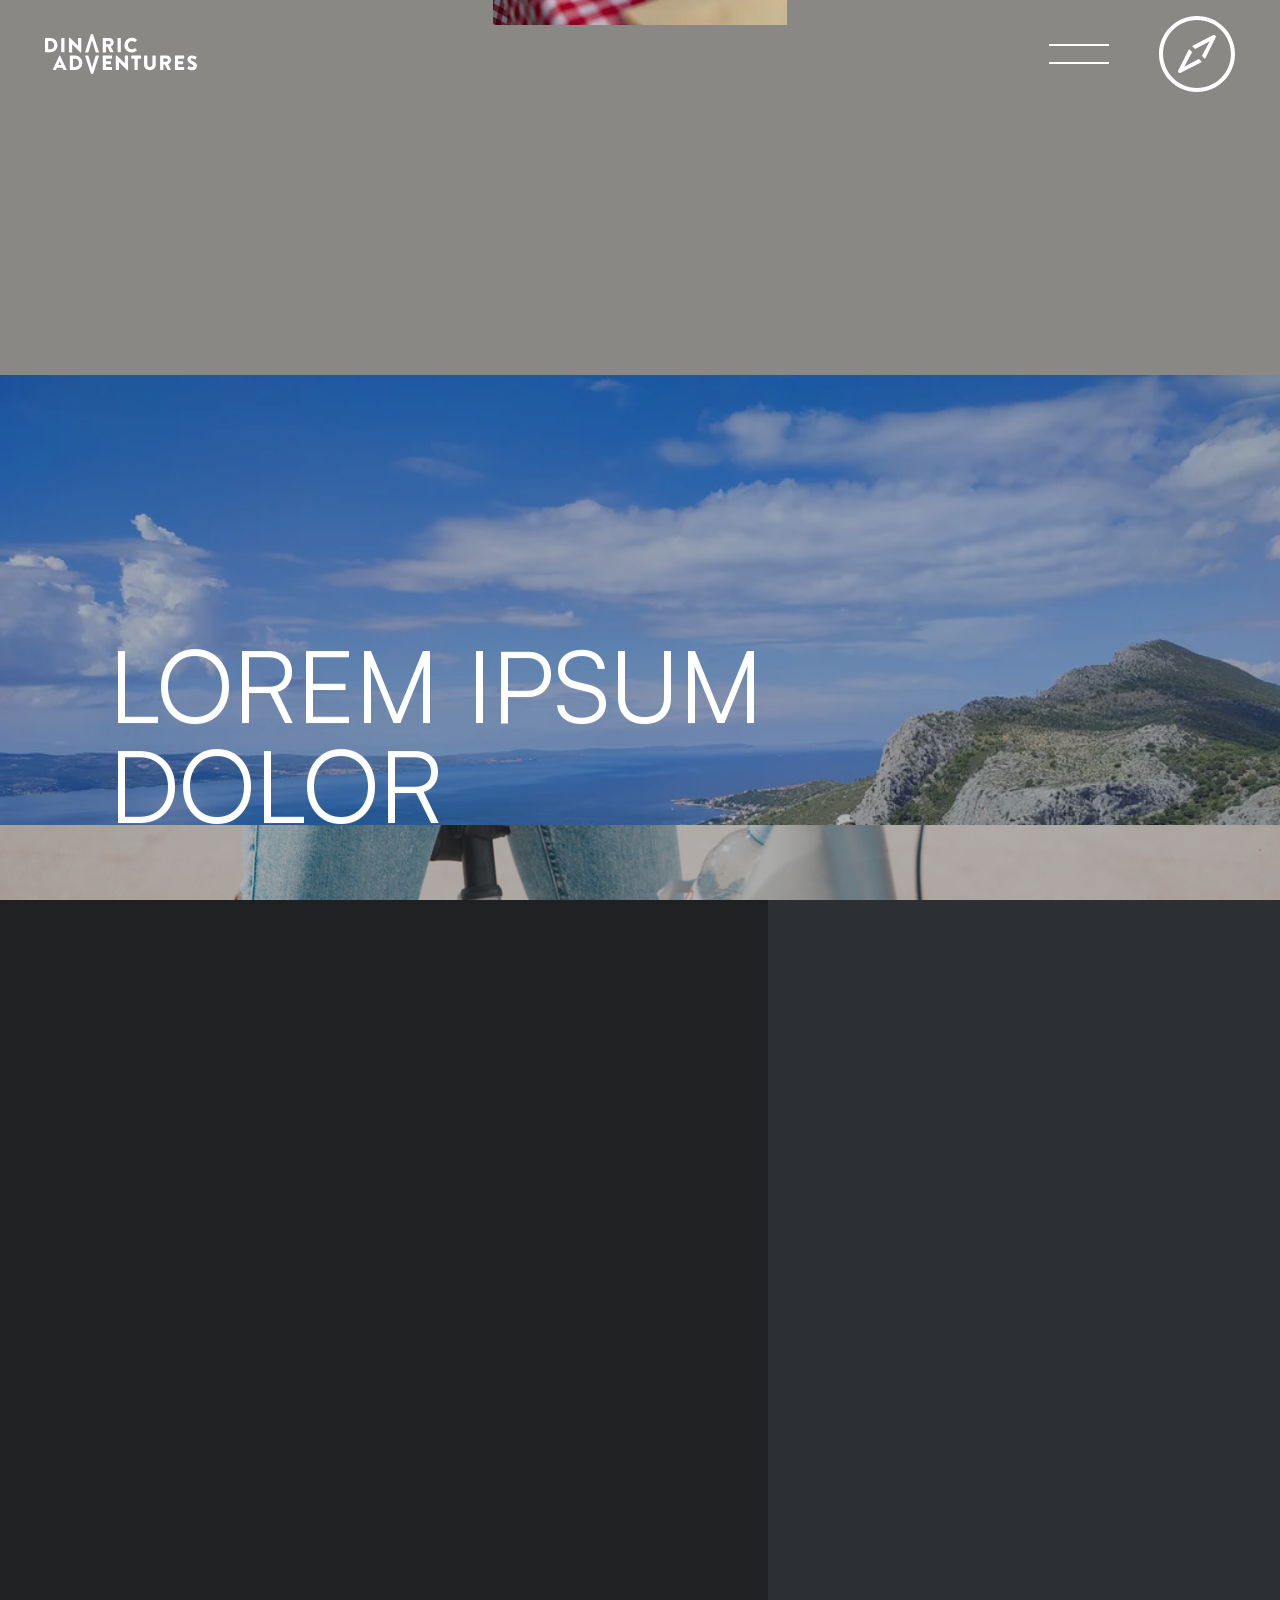
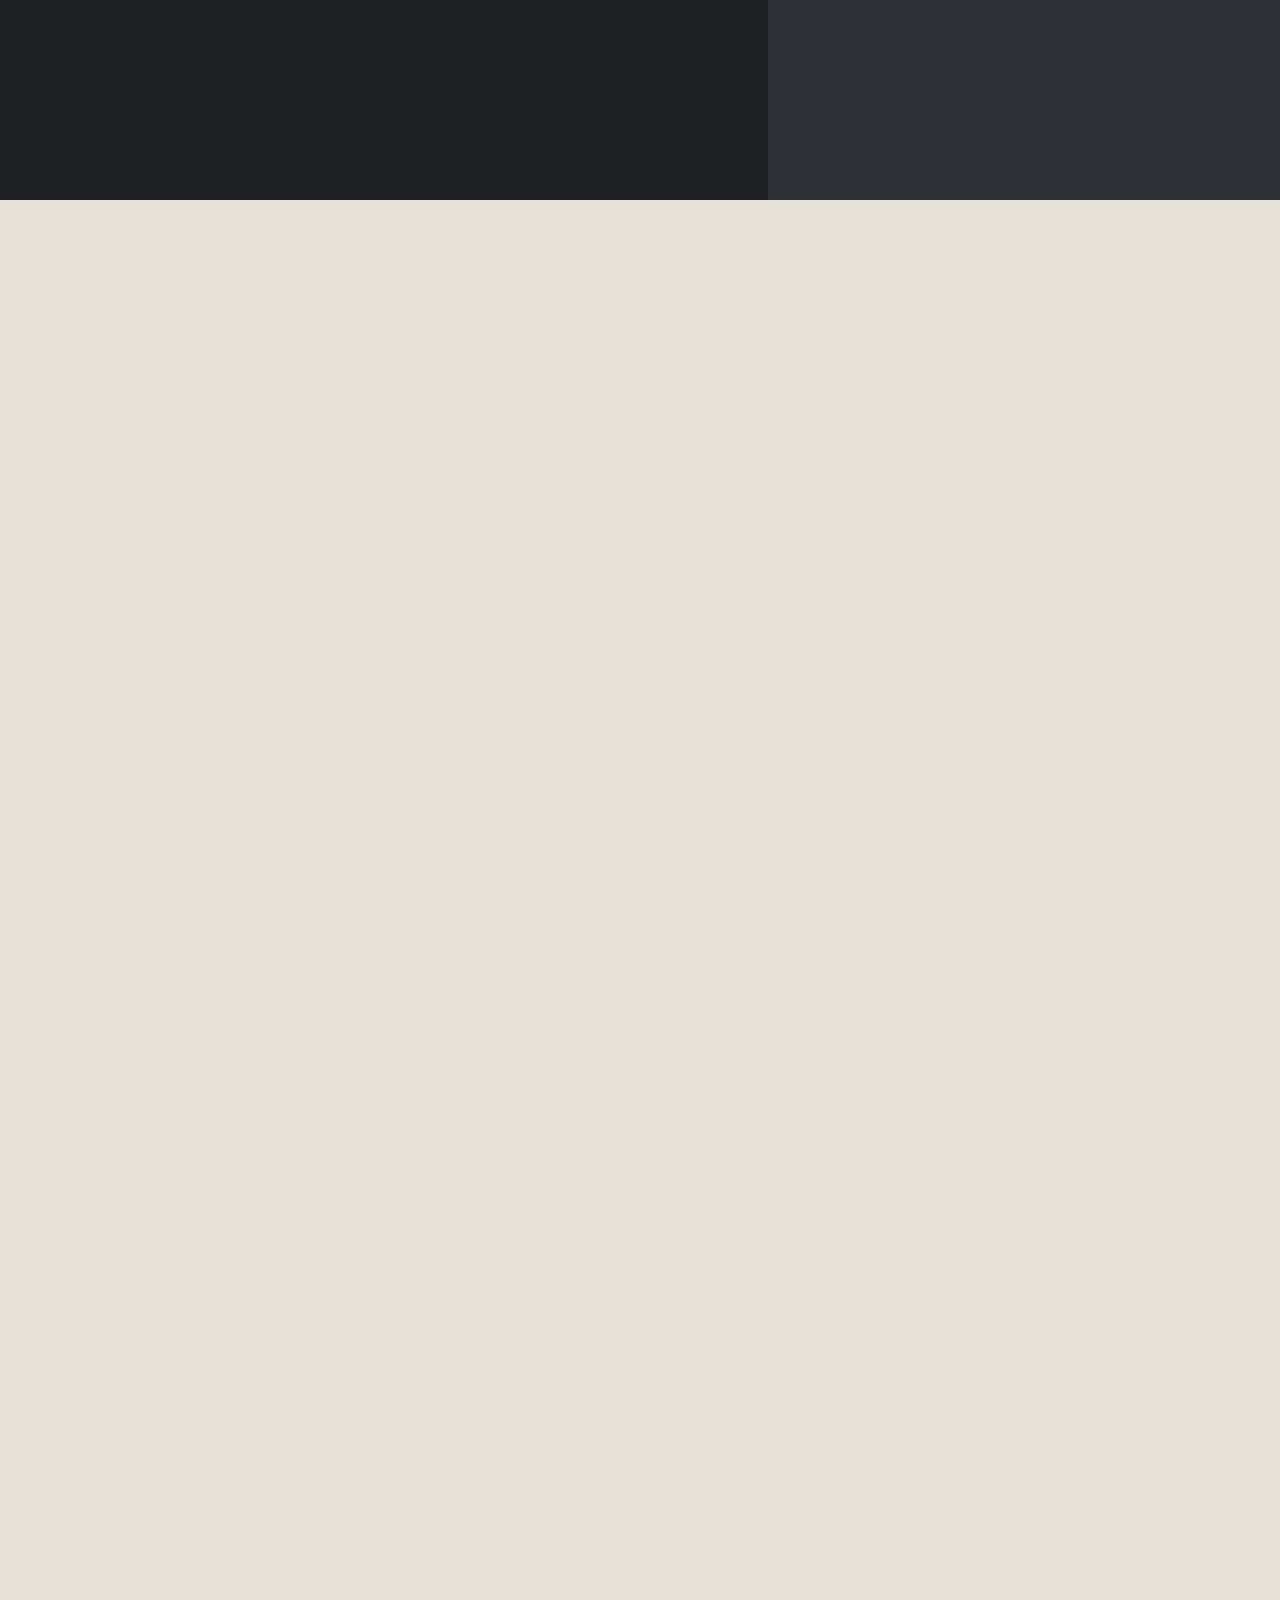
==== about-us.html @ 5f288170 "adjsut the wired images across pages; speed up the scroll based animation in index; and adjust the p" ====
<!DOCTYPE html>
<html lang="en-US" class="no-js">


<meta http-equiv="content-type" content="text/html;charset=UTF-8" />
<head>
<meta http-equiv="content-type" content="text/html;charset=UTF-8" />
  <meta http-equiv="ScreenOrientation" content="autoRotate:disabled">
  <meta name="viewport" content="width=device-width, initial-scale=1.0">
  <meta http-equiv="X-UA-Compatible" content="IE=edge">
  <title>Lorem Ipsum Dolor Sit Amet</title>
  <meta name="description" content="Premium journey design in lorem &amp; ipsum — curated stays, villas, private tours, signature moments, private drivers and concierge support." />
<!--Fonts Adobe-->
<link rel="preload" as="image" href="assets/images/logo-dinaric-vertical.svg" fetchpriority="high" type="image/svg+xml">
  <script>
    (function() {
      document.documentElement.className = 'js';
    })();
  </script>
<meta name='robots' content='index, follow, max-image-preview:large, max-snippet:-1, max-video-preview:-1' />




<style id='wp-img-auto-sizes-contain-inline-css' type='text/css'>
img:is([sizes=auto i],[sizes^="auto," i]){contain-intrinsic-size:3000px 1500px}
/*# sourceURL=wp-img-auto-sizes-contain-inline-css */
</style>
<style id='classic-theme-styles-inline-css' type='text/css'>
/*! This file is auto-generated */
.wp-block-button__link{color:#fff;background-color:#32373c;border-radius:9999px;box-shadow:none;text-decoration:none;padding:calc(.667em + 2px) calc(1.333em + 2px);font-size:1.125em}.wp-block-file__button{background:#32373c;color:#fff;text-decoration:none}
/*# sourceURL=/wp-includes/css/classic-themes.min.css */
</style>
<link rel='stylesheet' id='swiper-css' href='assets/css/swiper-bundle.min.css' type='text/css' media='all' />
<link rel='stylesheet' id='aos-css' href='assets/css/aos.css' type='text/css' media='all' />
<link rel='stylesheet' id='fancybox-css' href='assets/css/fancybox.css' type='text/css' media='all' />
<link rel='stylesheet' id='flatpickr-css' href='assets/css/flatpickr.min.css' type='text/css' media='all' />
<link rel='stylesheet' id='theme-css-css' href='assets/css/theme.css' type='text/css' media='all' />
<link rel='stylesheet' id='brand-fonts-css' href='assets/css/brand-fonts.css' type='text/css' media='all' />
<link rel='stylesheet' id='brand-theme-css' href='assets/css/brand-theme.css' type='text/css' media='all' />
<link rel='stylesheet' id='mode-selector-css' href='assets/css/mode-selector.css' type='text/css' media='all' />
<script type="text/javascript" fetchpriority="high" src="assets/js/jquery.min.js" id="jquery-js"></script>
<script type="text/javascript" defer src="assets/js/flatpickr.min.js" id="flatpickr-js"></script>
<script type="text/javascript" src="assets/js/swiper-bundle.min.js" id="swiper-js"></script>
<link rel="icon" href="assets/images/logo-dinaric-vertical.svg" sizes="32x32" type="image/svg+xml" />
<link rel="icon" href="assets/images/logo-dinaric-vertical.svg" sizes="192x192" type="image/svg+xml" />
<link rel="apple-touch-icon" href="assets/images/logo-dinaric-vertical.svg" />
<meta name="msapplication-TileImage" content="assets/images/logo-dinaric-vertical.svg" />
		<style type="text/css" id="wp-custom-css">
			/* #dialog-enquire #enquire-close {
position: absolute;
right: 50px;
top: 50px;
background-color: transparent;
border: none;
padding: 0px;
cursor: pointer;
z-index: 1;
} */
.thank_signature {
	text-align: center;
	font-family: "Satoshi", sans-serif!important;
	color: #B89A6A!important;
	font-size: 70px!important;
}

@media(max-width: 768px) {
	.thank_signature {
		font-size: 55px!important;
	}
}

#stories-instagram .instagram-swiper .swiper-slide {
	object-fit: cover;
}

#destination .wrapper .heading-wrappers .post-title {
	transition: all 1s ease-in-out;
}
#home_tours .pagination .progressbar-background{
	transition: width 1s ease-in-out!important;

}


#destination_page_featured {
	background-size:  cover;
}


.single-portfolio #portfolio_about .wrapper .floating-marquee .wrapperRollingText .rollingText {
	font-size: clamp(3.4375rem, calc(-4.625rem + 35.8333vw), 16.875rem);align-content}


.flatpickr-time input {
	font-size: 21px !important;
}

#newsletter_form {
	display: none;
}

/* #fd-form-6908b935591fe2485bd018ce {
display: none !important;
} */





#wpc-filter-range-form-4592 .wpc-filters-range-wrapper .wpc-filters-range-column.wpc-filters-range-min-column,
#wpc-filter-range-form-4592 .wpc-filters-range-wrapper .wpc-filters-range-column.wpc-filters-range-max-column {
	input {border: 0};
}
#newsletter_form p {
	font-family: "Satoshi", sans-serif;
}

fieldset.hidden-fields-container {
	border: none;
	padding: 0;
}

.page-template-tmpl_accommodation #resort-list .wrapper .front_filters .filter-set dialog#dialog-filter {
	height: 100%;
}

.page-template-tmpl_accommodation #resort-list .wrapper .front_filters .filter-set dialog#dialog-filter form .d-flex-form {
	height: calc(100vh - 150px - 2em);
}

body {
	-webkit-overflow-scrolling: touch;
}

/* .safari.keyboard .swiper-service dialog[open] {
bottom: 270px;
} */


body.single-resort #ask-your-concierge[data-villas] .inner-content .col-2 .col-left .signature {
	transform: translate(-45%, -50%) !important;
}

.grecaptcha-badge {
	display: none !important;
}


body.single-resort #ask-your-concierge[data-villas] {
		--text-clr: #2C2F33!important;
}

				</style>
		<style id='global-styles-inline-css' type='text/css'>
:root{--wp--preset--aspect-ratio--square: 1;--wp--preset--aspect-ratio--4-3: 4/3;--wp--preset--aspect-ratio--3-4: 3/4;--wp--preset--aspect-ratio--3-2: 3/2;--wp--preset--aspect-ratio--2-3: 2/3;--wp--preset--aspect-ratio--16-9: 16/9;--wp--preset--aspect-ratio--9-16: 9/16;--wp--preset--color--black: #000000;--wp--preset--color--cyan-bluish-gray: #abb8c3;--wp--preset--color--white: #ffffff;--wp--preset--color--pale-pink: #f78da7;--wp--preset--color--vivid-red: #cf2e2e;--wp--preset--color--luminous-vivid-orange: #ff6900;--wp--preset--color--luminous-vivid-amber: #fcb900;--wp--preset--color--light-green-cyan: #7bdcb5;--wp--preset--color--vivid-green-cyan: #00d084;--wp--preset--color--pale-cyan-blue: #8ed1fc;--wp--preset--color--vivid-cyan-blue: #0693e3;--wp--preset--color--vivid-purple: #9b51e0;--wp--preset--gradient--vivid-cyan-blue-to-vivid-purple: linear-gradient(135deg,rgb(6,147,227) 0%,rgb(155,81,224) 100%);--wp--preset--gradient--light-green-cyan-to-vivid-green-cyan: linear-gradient(135deg,rgb(122,220,180) 0%,rgb(0,208,130) 100%);--wp--preset--gradient--luminous-vivid-amber-to-luminous-vivid-orange: linear-gradient(135deg,rgb(252,185,0) 0%,rgb(255,105,0) 100%);--wp--preset--gradient--luminous-vivid-orange-to-vivid-red: linear-gradient(135deg,rgb(255,105,0) 0%,rgb(207,46,46) 100%);--wp--preset--gradient--very-light-gray-to-cyan-bluish-gray: linear-gradient(135deg,rgb(238,238,238) 0%,rgb(169,184,195) 100%);--wp--preset--gradient--cool-to-warm-spectrum: linear-gradient(135deg,rgb(74,234,220) 0%,rgb(151,120,209) 20%,rgb(207,42,186) 40%,rgb(238,44,130) 60%,rgb(251,105,98) 80%,rgb(254,248,76) 100%);--wp--preset--gradient--blush-light-purple: linear-gradient(135deg,rgb(255,206,236) 0%,rgb(152,150,240) 100%);--wp--preset--gradient--blush-bordeaux: linear-gradient(135deg,rgb(254,205,165) 0%,rgb(254,45,45) 50%,rgb(107,0,62) 100%);--wp--preset--gradient--luminous-dusk: linear-gradient(135deg,rgb(255,203,112) 0%,rgb(199,81,192) 50%,rgb(65,88,208) 100%);--wp--preset--gradient--pale-ocean: linear-gradient(135deg,rgb(255,245,203) 0%,rgb(182,227,212) 50%,rgb(51,167,181) 100%);--wp--preset--gradient--electric-grass: linear-gradient(135deg,rgb(202,248,128) 0%,rgb(113,206,126) 100%);--wp--preset--gradient--midnight: linear-gradient(135deg,rgb(2,3,129) 0%,rgb(40,116,252) 100%);--wp--preset--font-size--small: 13px;--wp--preset--font-size--medium: 20px;--wp--preset--font-size--large: 36px;--wp--preset--font-size--x-large: 42px;--wp--preset--spacing--20: 0.44rem;--wp--preset--spacing--30: 0.67rem;--wp--preset--spacing--40: 1rem;--wp--preset--spacing--50: 1.5rem;--wp--preset--spacing--60: 2.25rem;--wp--preset--spacing--70: 3.38rem;--wp--preset--spacing--80: 5.06rem;--wp--preset--shadow--natural: 6px 6px 9px rgba(0, 0, 0, 0.2);--wp--preset--shadow--deep: 12px 12px 50px rgba(0, 0, 0, 0.4);--wp--preset--shadow--sharp: 6px 6px 0px rgba(0, 0, 0, 0.2);--wp--preset--shadow--outlined: 6px 6px 0px -3px rgb(255, 255, 255), 6px 6px rgb(0, 0, 0);--wp--preset--shadow--crisp: 6px 6px 0px rgb(0, 0, 0);}:where(.is-layout-flex){gap: 0.5em;}:where(.is-layout-grid){gap: 0.5em;}body .is-layout-flex{display: flex;}.is-layout-flex{flex-wrap: wrap;align-items: center;}.is-layout-flex > :is(*, div){margin: 0;}body .is-layout-grid{display: grid;}.is-layout-grid > :is(*, div){margin: 0;}:where(.wp-block-columns.is-layout-flex){gap: 2em;}:where(.wp-block-columns.is-layout-grid){gap: 2em;}:where(.wp-block-post-template.is-layout-flex){gap: 1.25em;}:where(.wp-block-post-template.is-layout-grid){gap: 1.25em;}.has-black-color{color: var(--wp--preset--color--black) !important;}.has-cyan-bluish-gray-color{color: var(--wp--preset--color--cyan-bluish-gray) !important;}.has-white-color{color: var(--wp--preset--color--white) !important;}.has-pale-pink-color{color: var(--wp--preset--color--pale-pink) !important;}.has-vivid-red-color{color: var(--wp--preset--color--vivid-red) !important;}.has-luminous-vivid-orange-color{color: var(--wp--preset--color--luminous-vivid-orange) !important;}.has-luminous-vivid-amber-color{color: var(--wp--preset--color--luminous-vivid-amber) !important;}.has-light-green-cyan-color{color: var(--wp--preset--color--light-green-cyan) !important;}.has-vivid-green-cyan-color{color: var(--wp--preset--color--vivid-green-cyan) !important;}.has-pale-cyan-blue-color{color: var(--wp--preset--color--pale-cyan-blue) !important;}.has-vivid-cyan-blue-color{color: var(--wp--preset--color--vivid-cyan-blue) !important;}.has-vivid-purple-color{color: var(--wp--preset--color--vivid-purple) !important;}.has-black-background-color{background-color: var(--wp--preset--color--black) !important;}.has-cyan-bluish-gray-background-color{background-color: var(--wp--preset--color--cyan-bluish-gray) !important;}.has-white-background-color{background-color: var(--wp--preset--color--white) !important;}.has-pale-pink-background-color{background-color: var(--wp--preset--color--pale-pink) !important;}.has-vivid-red-background-color{background-color: var(--wp--preset--color--vivid-red) !important;}.has-luminous-vivid-orange-background-color{background-color: var(--wp--preset--color--luminous-vivid-orange) !important;}.has-luminous-vivid-amber-background-color{background-color: var(--wp--preset--color--luminous-vivid-amber) !important;}.has-light-green-cyan-background-color{background-color: var(--wp--preset--color--light-green-cyan) !important;}.has-vivid-green-cyan-background-color{background-color: var(--wp--preset--color--vivid-green-cyan) !important;}.has-pale-cyan-blue-background-color{background-color: var(--wp--preset--color--pale-cyan-blue) !important;}.has-vivid-cyan-blue-background-color{background-color: var(--wp--preset--color--vivid-cyan-blue) !important;}.has-vivid-purple-background-color{background-color: var(--wp--preset--color--vivid-purple) !important;}.has-black-border-color{border-color: var(--wp--preset--color--black) !important;}.has-cyan-bluish-gray-border-color{border-color: var(--wp--preset--color--cyan-bluish-gray) !important;}.has-white-border-color{border-color: var(--wp--preset--color--white) !important;}.has-pale-pink-border-color{border-color: var(--wp--preset--color--pale-pink) !important;}.has-vivid-red-border-color{border-color: var(--wp--preset--color--vivid-red) !important;}.has-luminous-vivid-orange-border-color{border-color: var(--wp--preset--color--luminous-vivid-orange) !important;}.has-luminous-vivid-amber-border-color{border-color: var(--wp--preset--color--luminous-vivid-amber) !important;}.has-light-green-cyan-border-color{border-color: var(--wp--preset--color--light-green-cyan) !important;}.has-vivid-green-cyan-border-color{border-color: var(--wp--preset--color--vivid-green-cyan) !important;}.has-pale-cyan-blue-border-color{border-color: var(--wp--preset--color--pale-cyan-blue) !important;}.has-vivid-cyan-blue-border-color{border-color: var(--wp--preset--color--vivid-cyan-blue) !important;}.has-vivid-purple-border-color{border-color: var(--wp--preset--color--vivid-purple) !important;}.has-vivid-cyan-blue-to-vivid-purple-gradient-background{background: var(--wp--preset--gradient--vivid-cyan-blue-to-vivid-purple) !important;}.has-light-green-cyan-to-vivid-green-cyan-gradient-background{background: var(--wp--preset--gradient--light-green-cyan-to-vivid-green-cyan) !important;}.has-luminous-vivid-amber-to-luminous-vivid-orange-gradient-background{background: var(--wp--preset--gradient--luminous-vivid-amber-to-luminous-vivid-orange) !important;}.has-luminous-vivid-orange-to-vivid-red-gradient-background{background: var(--wp--preset--gradient--luminous-vivid-orange-to-vivid-red) !important;}.has-very-light-gray-to-cyan-bluish-gray-gradient-background{background: var(--wp--preset--gradient--very-light-gray-to-cyan-bluish-gray) !important;}.has-cool-to-warm-spectrum-gradient-background{background: var(--wp--preset--gradient--cool-to-warm-spectrum) !important;}.has-blush-light-purple-gradient-background{background: var(--wp--preset--gradient--blush-light-purple) !important;}.has-blush-bordeaux-gradient-background{background: var(--wp--preset--gradient--blush-bordeaux) !important;}.has-luminous-dusk-gradient-background{background: var(--wp--preset--gradient--luminous-dusk) !important;}.has-pale-ocean-gradient-background{background: var(--wp--preset--gradient--pale-ocean) !important;}.has-electric-grass-gradient-background{background: var(--wp--preset--gradient--electric-grass) !important;}.has-midnight-gradient-background{background: var(--wp--preset--gradient--midnight) !important;}.has-small-font-size{font-size: var(--wp--preset--font-size--small) !important;}.has-medium-font-size{font-size: var(--wp--preset--font-size--medium) !important;}.has-large-font-size{font-size: var(--wp--preset--font-size--large) !important;}.has-x-large-font-size{font-size: var(--wp--preset--font-size--x-large) !important;}
/*# sourceURL=global-styles-inline-css */
</style>
</head>

<body class="wp-singular page-template page-template-tmpl_about page-template-tmpl_about-php page page-id-3480">
  <div id="mode-selector-overlay" class="is-hidden" aria-label="Lorem Ipsum">
    <section class="mode-selector-services">
      <div class="services_wrapper">
        <div class="service">
          <a href="#placeholder" data-mode-option>
            <h2 data-animate-heading>
              LOREM IPSUM            <svg xmlns="http://www.w3.org/2000/svg" width="50.987" height="14.208" viewBox="0 0 50.987 14.208">
                <g id="Group_2492" data-name="Group 2492" transform="translate(-1143 -7586.331)">
                  <g id="Icon_feather-arrow-right" data-name="Icon feather-arrow-right" transform="translate(1164.072 7575.435)">
                    <path id="Path_1604" data-name="Path 1604" d="M7.5,18H57.073" transform="translate(-28.573)" fill="none" stroke="#fff" stroke-linejoin="round" stroke-width="2" />
                    <path id="Path_1605" data-name="Path 1605" d="M18,7.5l6.4,6.4-6.4,6.4" transform="translate(4.103 4.103)" fill="none" stroke="#fff" stroke-width="2" />
                  </g>
                </g>
              </svg>
            </h2>
            <img width="1012" height="675" src="assets/images/dinaric-pool/img-133.jpg" class="attachment-large size-large" alt="Lorem Ipsum" decoding="async" srcset="assets/images/dinaric-pool/img-133.jpg 1012w, assets/images/dinaric-pool/img-131.jpg 500w, assets/images/dinaric-pool/img-132.jpg 768w" sizes="(max-width: 1012px) 100vw, 1012px" />
          </a>
        </div>
        <div class="service">
          <a href="#placeholder" data-mode-option>
            <h2 data-animate-heading>
              DOLOR SIT AMET            <svg xmlns="http://www.w3.org/2000/svg" width="50.987" height="14.208" viewBox="0 0 50.987 14.208">
                <g id="Group_2492" data-name="Group 2492" transform="translate(-1143 -7586.331)">
                  <g id="Icon_feather-arrow-right" data-name="Icon feather-arrow-right" transform="translate(1164.072 7575.435)">
                    <path id="Path_1604" data-name="Path 1604" d="M7.5,18H57.073" transform="translate(-28.573)" fill="none" stroke="#fff" stroke-linejoin="round" stroke-width="2" />
                    <path id="Path_1605" data-name="Path 1605" d="M18,7.5l6.4,6.4-6.4,6.4" transform="translate(4.103 4.103)" fill="none" stroke="#fff" stroke-width="2" />
                  </g>
                </g>
              </svg>
            </h2>
            <img width="1012" height="675" src="assets/images/dinaric-pool/img-018.jpg" class="attachment-large size-large" alt="Lorem Ipsum" decoding="async" srcset="assets/images/dinaric-pool/img-018.jpg 1012w, assets/images/dinaric-pool/img-016.jpg 500w, assets/images/dinaric-pool/img-017.jpg 768w" sizes="(max-width: 1012px) 100vw, 1012px" />
          </a>
        </div>
      </div>
    </section>
    <div class="mode-selector-compass" aria-hidden="true">
      <img src="assets/images/mode-selector/compass-arrow.svg" alt="">
    </div>
    <button id="mode-selector-close" class="mode-selector-close is-active" type="button" aria-label="Lorem Ipsum">
      <span class="line"></span>
      <span class="line"></span>
      <span class="line"></span>
    </button>
  </div>
  

  <!-- <div class="site"> -->
      <header class="site-header">
      <div class="header_wrapper">
    <div class="wrapper">
          <div class="header_right mobile-menu-button-wrapper">
        <div class="menu_button_wrapper">
          <button class="menu_button" id="hamburger" aria-label="Lorem Ipsum">
            <span class="line"></span>
            <span class="line"></span>
            <span class="line"></span>
          </button>
        </div>
      </div>
      <div class="header_left">
        <a href="#placeholder" class="logo-wrapper">
          <img class="logo-img" src="assets/images/logo-dinaric-vertical.svg" alt="Lorem Logo" width="140" height="66">
        </a>
              </div>
          <div class="header_right">
        
        <div class="menu_button_wrapper">
          <button class="menu_button" id="hamburger" aria-label="Lorem Ipsum">
            <span class="line"></span>
            <span class="line"></span>
            <span class="line"></span>
          </button>
        </div>
        <button id="mode-selector-open" class="header-book mode-selector-trigger" type="button" aria-label="Lorem Ipsum">
          <img class="mode-selector-trigger__icon" src="assets/images/mode-selector/mode-selector-trigger.svg" alt="" aria-hidden="true">
        </button>
      </div>
        </div>
  </div>
  <div class="headermenu">
    <div id="menu-image-container">
      <div class="default-bg" style="background-image: url('assets/images/dinaric-pool/img-015.jpg');"></div>
    </div>

    <div class="menu-left">
      <div class="menu-navigation-main-menu-container"><ul id="menu-navigation-main-menu" class="menu"><li id="menu-item-1974" class="menu-item menu-item-type-post_type menu-item-object-page menu-item-1974"><a href="#placeholder">Lorem Ipsum &#038; Dolor Sit<div class="item_image" data-image="assets/images/dinaric-pool/img-129.jpg"></div></a></li>
<li id="menu-item-1929" class="menu-item menu-item-type-post_type menu-item-object-page menu-item-1929"><a href="#placeholder">Amet Consectetur &#038; Adipiscing Elit<div class="item_image" data-image="assets/images/dinaric-pool/img-071.jpg"></div></a></li>
<li id="menu-item-2470" class="menu-item menu-item-type-post_type menu-item-object-page menu-item-2470"><a href="#placeholder">Sed Do &#038; Eiusmod Tempor<div class="item_image" data-image="assets/images/dinaric-pool/img-147.jpg"></div></a></li>
<li id="menu-item-2411" class="menu-item menu-item-type-post_type menu-item-object-page menu-item-2411"><a href="#placeholder">Incididunt &#038; Ut Labore<div class="item_image" data-image="assets/images/dinaric-pool/img-019.jpg"></div></a></li>
<li id="menu-item-11080" class="menu-item menu-item-type-post_type menu-item-object-page menu-item-11080"><a href="#placeholder">Dolore Magna Aliqua<div class="item_image" data-image="assets/images/dinaric-pool/img-130.jpg"></div></a></li>
<li id="menu-item-2003" class="menu-item menu-item-type-post_type menu-item-object-page menu-item-2003"><a href="#placeholder">Ut Enim Ad Minim<div class="item_image" data-image="assets/images/dinaric-pool/img-003.jpg"></div></a></li>
</ul></div>    </div>
    <div class="menu-right">
      <div class="menu-navigation-main-menu-container"><ul id="menu-navigation-main-menu-1" class="menu"><li class="menu-item menu-item-type-post_type menu-item-object-page menu-item-1974"><a href="#placeholder">Lorem Ipsum &#038; Dolor Sit</a></li>
<li class="menu-item menu-item-type-post_type menu-item-object-page menu-item-1929"><a href="#placeholder">Amet Consectetur &#038; Adipiscing Elit</a></li>
<li class="menu-item menu-item-type-post_type menu-item-object-page menu-item-2470"><a href="#placeholder">Sed Do &#038; Eiusmod Tempor</a></li>
<li class="menu-item menu-item-type-post_type menu-item-object-page menu-item-2411"><a href="#placeholder">Incididunt &#038; Ut Labore</a></li>
<li class="menu-item menu-item-type-post_type menu-item-object-page menu-item-11080"><a href="#placeholder">Dolore Magna Aliqua</a></li>
<li class="menu-item menu-item-type-post_type menu-item-object-page menu-item-2003"><a href="#placeholder">Ut Enim Ad Minim</a></li>
</ul></div>      <div class="menu-navigation-secondary-menu-container"><ul id="menu-navigation-secondary-menu" class="menu"><li id="menu-item-3485" class="menu-item menu-item-type-post_type menu-item-object-page menu-item-3485"><a href="#placeholder">Lorem Ipsum</a></li>
<li id="menu-item-4380" class="menu-item menu-item-type-post_type menu-item-object-page menu-item-4380"><a href="#placeholder">Dolor Sit</a></li>
<li id="menu-item-1933" class="menu-item menu-item-type-post_type menu-item-object-page menu-item-1933"><a href="#placeholder">Amet Elit</a></li>
<li id="menu-item-1932" class="menu-item menu-item-type-post_type menu-item-object-page menu-item-1932"><a href="#placeholder">Consectetur</a></li>
</ul></div>      <div class="menu-right-bottom">
        <div class="menu-contact">
                      <a href="#placeholder" target="_blank">Lorem.
              Lorem Ipsum</a>
                                <a href="#placeholder" target="_blank">E.
              Lorem Ipsum</a>
                  </div>
        <div class="menu-socials">
                      <a class="link" data-social-text href="#placeholder" target="_blank">
              lorem            </a>
                                <a class="link" data-social-text href="#placeholder" target="_blank">
              ipsum            </a>
                                <a class="link" data-social-text href="#placeholder" target="_blank">
              dolor            </a>
                                <a class="link" data-social-text href="#placeholder" target="_blank">
              amet            </a>
                            </div>
      </div>
    </div>
  </div>
  </div>
  </header>

  <!-- Share Icon Start -->
    <!-- Share Icon End -->

  
  <div id="smooth-wrapper" class="site-content">
    <div id="smooth-content" class="primary content-area" style="padding-top: 1px; margin-top: -1px;">
<main id="main" class="site-main">
    <section id="about_featured">
              <div class="featured_background">
          <!--
          <iframe src="https://player.vimeo.com/video/1130892947?autoplay=1&amp;loop=1&amp;controls=0&amp;muted=1"></iframe>
          -->
          <img class="featured-media-image" src="assets/images/dinaric-pool/img-046.jpg" alt="Featured background" loading="eager" fetchpriority="high">
          <div class="image" data-speed="clamp(1.2)">
            <img width="1280" height="1920" src="assets/images/dinaric-pool/img-150.jpg" class="attachment-full size-full" alt="Lorem Ipsum" data-aos="fade-up" data-aos-duration="1200" data-aos-delay="500" decoding="async" fetchpriority="high" srcset="assets/images/dinaric-pool/img-150.jpg 1280w, assets/images/dinaric-pool/img-150.jpg 333w, assets/images/dinaric-pool/img-150.jpg 683w, assets/images/dinaric-pool/img-150.jpg 768w, assets/images/dinaric-pool/img-150.jpg 1024w" sizes="(max-width: 1280px) 100vw, 1280px" />          </div>

          <div class="title">
            <div class="marquee_wrapper">
              <div class="marquee_title">
                <h1>
                  LOREM IPSUM                  LOREM IPSUM                  LOREM IPSUM                  LOREM IPSUM                  LOREM IPSUM                </h1>
              </div>
            </div>
          </div>
          </div>
        </section><section id="whoweare_about">
            <div class="whoweare_about">
            <h2 class="h1" data-speed="clamp(0.6)">LOREM IPSUM<br>DOLOR</h2>
            <div class="whoweare_featured_div">
                <div class="image_top" style="background-image:url('assets/images/dinaric-pool/img-071.jpg')">
                </div>
                <div class="image_bottom" style="background-image:url('assets/images/dinaric-pool/img-129.jpg')">
                </div>
            </div>

            <div class="whoweare_team_about">
                <h3>Lorem ipsum dolor<br>sit amet lorem<br>ipsum dolor</h3>
                <div class="team_overview">
                    <div class="team_left" data-speed="clamp(1)">
                        <img width="683" height="1024" src="assets/images/about/andrea.jpg" class="attachment-large size-large" alt="Lorem Ipsum" decoding="async" srcset="assets/images/about/andrea.jpg 683w, assets/images/about/andrea.jpg 333w, assets/images/about/andrea.jpg 768w, assets/images/about/andrea.jpg 1024w, assets/images/about/andrea.jpg 1280w" sizes="(max-width: 683px) 100vw, 683px" />                    </div>
                    <div class="team_right" data-speed="clamp(1.3)">
                        <img width="683" height="1024" src="assets/images/about/ilija.jpg" class="attachment-large size-large" alt="Lorem Ipsum" decoding="async" srcset="assets/images/about/ilija.jpg 683w, assets/images/about/ilija.jpg 333w, assets/images/about/ilija.jpg 768w, assets/images/about/ilija.jpg 1024w, assets/images/about/ilija.jpg 1280w" sizes="(max-width: 683px) 100vw, 683px" />                    </div>
                </div>

                <div class="text">
                    <h3>Lorem ipsum dolor,<br>sit amet consectetur<br>adipiscing elit</h3>
                    <p data-start="760" data-end="1049">Lorem ipsum dolor sit amet, consectetur adipiscing elit. Sed do eiusmod tempor incididunt ut labore et dolore magna aliqua. Ut enim ad minim veniam, quis nostrud exercitation ullamco laboris nisi ut aliquip ex ea commodo consequat.</p>
<p data-start="1051" data-end="1117">Duis aute irure dolor in reprehenderit in voluptate velit esse cillum dolore eu fugiat nulla pariatur.</p>
                </div>
            </div>
        </div>

        <div class="whoweare_snami_origin" data-aos="custom" data-aos-anchor-placement="top-center" data-aos-once="true">
            <div class="image">
                <img width="1024" height="576" src="assets/images/dinaric-pool/img-060.jpg" class="attachment-large size-large" alt="Lorem Ipsum" decoding="async" srcset="assets/images/dinaric-pool/img-060.jpg 1024w, assets/images/dinaric-pool/img-060.jpg 500w, assets/images/dinaric-pool/img-060.jpg 768w, assets/images/dinaric-pool/img-060.jpg 1536w, assets/images/dinaric-pool/img-060.jpg 1920w" sizes="(max-width: 1024px) 100vw, 1024px" />            </div>
            <div class="info" data-speed="clamp(0.8)">
                <div class="title">
                    <h3>LOREM IPSUM DOLOR</h3>
                </div>
                <div class="text">
                    <p data-start="1263" data-end="1472">Lorem ipsum dolor sit amet, consectetur adipiscing elit, sed do eiusmod tempor incididunt ut labore et dolore magna aliqua. Ut enim ad minim veniam, quis nostrud exercitation ullamco laboris nisi ut aliquip ex ea commodo consequat.</p>
<p data-start="1474" data-end="1737">Duis aute irure dolor in reprehenderit in voluptate velit esse cillum dolore eu fugiat nulla pariatur. Excepteur sint occaecat cupidatat non proident, sunt in culpa qui officia deserunt mollit anim id est laborum.</p>
                </div>
            </div>
        </div>

        <div class="whoweare_cotraveler">
            <h2 class="h3">LOREM IPSUM<br>DOLOR SIT AMET</h2>
            <div class="cotraveler_info">
                <div class="left">
                    <h3 class="h4">Lorem ipsum dolor.<br>Lorem ipsum amet.</h3>
                    <img width="640" height="930" src="assets/images/dinaric-pool/img-133.jpg" class="attachment-large size-large" alt="Lorem Ipsum" decoding="async" srcset="assets/images/dinaric-pool/img-133.jpg 640w, assets/images/dinaric-pool/img-133.jpg 344w" sizes="(max-width: 640px) 100vw, 640px" />                </div>
                <div class="right">
                    <img width="683" height="1024" src="assets/images/dinaric-pool/img-018.jpg" class="attachment-large size-large" alt="Lorem Ipsum" data-speed="clamp(1.5)" decoding="async" srcset="assets/images/dinaric-pool/img-018.jpg 683w, assets/images/dinaric-pool/img-018.jpg 333w, assets/images/dinaric-pool/img-018.jpg 768w, assets/images/dinaric-pool/img-018.jpg 1024w, assets/images/dinaric-pool/img-018.jpg 1280w" sizes="(max-width: 683px) 100vw, 683px" />                    <div class="text">
                        <p data-start="633" data-end="844">Lorem ipsum dolor sit amet, consectetur adipiscing elit. Integer posuere erat a ante venenatis dapibus posuere velit aliquet. Vestibulum id ligula porta felis euismod semper, sed posuere consectetur est at lobortis.</p>
<p data-start="846" data-end="1042">Aenean lacinia bibendum nulla sed consectetur. Praesent commodo cursus magna, vel scelerisque nisl consectetur et. Donec sed odio dui, id elit non mi porta gravida at eget metus.</p>
                    </div>
                </div>
            </div>
            <div class="big_text" data-aos="custom" data-aos-once="true">
                <p>LOREM</p>
                <p>IPSUM</p>
            </div>
        </div>

        
    </section>
<section id="clients_about">
      <div class="clients_wrapper">
      <div class="client_top_wrapper">
        <h2 class="h3" data-aos='fade-up' data-aos-duration='1400'>
	          LOREM</br>IPSUM        </h2>

        <div class="left">
                      <img width="1280" height="1920" src="assets/images/dinaric-pool/img-102.jpg" class="attachment-full size-full" alt="Lorem Ipsum" data-aos="zoom-out-right" data-aos-duration="2000" data-aos-delay="500" data-aos-easing="ease-in-out" decoding="async" srcset="assets/images/dinaric-pool/img-102.jpg 1280w, assets/images/dinaric-pool/img-102.jpg 333w, assets/images/dinaric-pool/img-102.jpg 683w, assets/images/dinaric-pool/img-102.jpg 768w, assets/images/dinaric-pool/img-102.jpg 1024w" sizes="(max-width: 1280px) 100vw, 1280px" />                  </div>

        <div class="center">
          <p data-speed="clamp(1.1)">Lorem ipsum dolor sit amet, consectetur adipiscing elit, sed do eiusmod tempor incididunt ut labore.</p>
        </div>

        <div class="right">
                      <img width="1280" height="1920" src="assets/images/dinaric-pool/img-130.jpg" class="attachment-full size-full" alt="Lorem Ipsum" data-speed="clamp(1.6)" decoding="async" srcset="assets/images/dinaric-pool/img-130.jpg 1280w, assets/images/dinaric-pool/img-130.jpg 333w, assets/images/dinaric-pool/img-130.jpg 683w, assets/images/dinaric-pool/img-130.jpg 768w, assets/images/dinaric-pool/img-130.jpg 1024w" sizes="(max-width: 1280px) 100vw, 1280px" />                  </div>
      </div>

      <div class="client_bottom_wrapper">
        <div class="left">
                      <img width="1920" height="1280" src="assets/images/dinaric-pool/img-151.jpg" class="attachment-full size-full" alt="Lorem Ipsum" data-speed="clamp(1.3)" decoding="async" srcset="assets/images/dinaric-pool/img-151.jpg 1920w, assets/images/dinaric-pool/img-151.jpg 500w, assets/images/dinaric-pool/img-151.jpg 1024w, assets/images/dinaric-pool/img-151.jpg 768w, assets/images/dinaric-pool/img-151.jpg 1536w" sizes="(max-width: 1920px) 100vw, 1920px" />                  </div>

        <div class="center">
          <h3 class="h2" data-speed="clamp(1.1)">
            LOREM IPSUM<br>DOLOR SIT AMET          </h3>
        </div>

        <div class="right" data-aos="fade-out-left" data-aos-duration="1500" data-aos-delay="300" data-aos-easing="ease-in-out">
          <p data-start="516" data-end="1005">Lorem ipsum dolor sit amet, consectetur adipiscing elit, sed do eiusmod tempor incididunt ut labore et dolore magna aliqua. Donec id elit non mi porta gravida at eget metus. Integer posuere erat a ante venenatis dapibus posuere velit aliquet. Cras mattis consectetur purus sit amet fermentum.</p>
        </div>
      </div>
    </div>
  </section>
<section id="default_enquire" data-section-scroll>
         <img width="1920" height="1280" src="assets/images/dinaric-pool/img-046.jpg" class="bg" alt="" decoding="async" srcset="assets/images/dinaric-pool/img-046.jpg 1920w, assets/images/dinaric-pool/img-046.jpg 500w, assets/images/dinaric-pool/img-046.jpg 1024w, assets/images/dinaric-pool/img-046.jpg 768w, assets/images/dinaric-pool/img-046.jpg 1536w" sizes="(max-width: 1920px) 100vw, 1920px" />                  <div class="wrapper content-wrapper">
            <h3 data-animate-heading>LOREM IPSUM DOLOR SIT AMET?</h3>
            <div class="link_url" data-aos="zoom-in" data-aos-duration="1200" data-aos-once="true">
               <a class="btn btn-white" data-aos="custom" data-aos-once="true"
                  href="#placeholder">LOREM IPSUM                  <span class="left_brd"></span>
                  <span class="right_brd"></span>
                  <span class="top_brd"></span>
                  <span class="bottom_brd"></span>
               </a>
            </div>
         </div>
      </section></main><!-- .site-main --><footer class="site-footer" data-hide-elements>
    <div class="container-boxed site-footer__container text-center">  <div class="footer_wrapper" data-aos="fade-up" data-aos-duration="1000" data-aos-delay="400">
        <div class="footer-banner-wrapper">
      <div style="--count: 22" class="marquee-container">
        <div class="marquee-track">
                                                    <div class="marquee-card">
                  <img src="assets/images/logo-dinaric-vertical.svg" alt="">
                </div>
                              <div class="marquee-card">
                  <img src="assets/images/logo-dinaric-vertical.svg" alt="">
                </div>
                              <div class="marquee-card">
                  <img src="assets/images/logo-dinaric-vertical.svg" alt="">
                </div>
                              <div class="marquee-card">
                  <img src="assets/images/logo-dinaric-vertical.svg" alt="">
                </div>
                              <div class="marquee-card">
                  <img src="assets/images/logo-dinaric-vertical.svg" alt="">
                </div>
                              <div class="marquee-card">
                  <img src="assets/images/logo-dinaric-vertical.svg" alt="">
                </div>
                              <div class="marquee-card">
                  <img src="assets/images/logo-dinaric-vertical.svg" alt="">
                </div>
                              <div class="marquee-card">
                  <img src="assets/images/logo-dinaric-vertical.svg" alt="">
                </div>
                              <div class="marquee-card">
                  <img src="assets/images/logo-dinaric-vertical.svg" alt="">
                </div>
                              <div class="marquee-card">
                  <img src="assets/images/logo-dinaric-vertical.svg" alt="">
                </div>
                              <div class="marquee-card">
                  <img src="assets/images/logo-dinaric-vertical.svg" alt="">
                </div>
                                                        <div class="marquee-card">
                  <img src="assets/images/logo-dinaric-vertical.svg" alt="">
                </div>
                              <div class="marquee-card">
                  <img src="assets/images/logo-dinaric-vertical.svg" alt="">
                </div>
                              <div class="marquee-card">
                  <img src="assets/images/logo-dinaric-vertical.svg" alt="">
                </div>
                              <div class="marquee-card">
                  <img src="assets/images/logo-dinaric-vertical.svg" alt="">
                </div>
                              <div class="marquee-card">
                  <img src="assets/images/logo-dinaric-vertical.svg" alt="">
                </div>
                              <div class="marquee-card">
                  <img src="assets/images/logo-dinaric-vertical.svg" alt="">
                </div>
                              <div class="marquee-card">
                  <img src="assets/images/logo-dinaric-vertical.svg" alt="">
                </div>
                              <div class="marquee-card">
                  <img src="assets/images/logo-dinaric-vertical.svg" alt="">
                </div>
                              <div class="marquee-card">
                  <img src="assets/images/logo-dinaric-vertical.svg" alt="">
                </div>
                              <div class="marquee-card">
                  <img src="assets/images/logo-dinaric-vertical.svg" alt="">
                </div>
                              <div class="marquee-card">
                  <img src="assets/images/logo-dinaric-vertical.svg" alt="">
                </div>
                                            </div>
      </div>
    </div>

    <div class="footer-content-wrapper wrapper">

      <div class="footer_left">
        <a href="#placeholder" class="logo-text-wrapper">
          <img class="logo-img" src="assets/images/logo-dinaric-vertical.svg" alt="Lorem Logo">
        </a>


        <form id="newsletter_form" action="#">
          <p class="h5" data-animate-heading>Lorem ipsum dolor sit amet</p>
          <div class="newsletter_input_wrapper">
            <input placeholder="Lorem ipsum" type="text" name="newsletter_email" id="newsletter_email" required>
            <button type="submit">
              <img src="assets/images/newsletter_arrow.svg" alt="lorem ipsum">
            </button>
          </div>
        </form>
        <div class="footer-social-wrapper">
          <p class="h5" data-animate-heading>Lorem ipsum dolor</p>
          <div class="socials">
                          <a class="link" data-social-text href="#placeholder" target="_blank">
                lorem                <!-- social icon placeholder -->
              </a>
                                      <a class="link" data-social-text href="#placeholder" target="_blank">
                ipsum                <!-- social icon placeholder -->
              </a>
                                      <a class="link" data-social-text href="#placeholder" target="_blank">
                dolor                <!-- social icon placeholder -->
              </a>
                                      <a class="link" data-social-text href="#placeholder" target="_blank">
                amet                <!-- social icon placeholder -->
              </a>
          </div>
                </div>
      </div>

      <div class="footer_right">
        <div class="footer_contact">
                      <p>Lorem ipsum</p>
                                <p>Dolor sit amet</p>
                                <a href="#placeholder" target="_blank">Lorem.
              Lorem Ipsum</a>
                                <a href="#placeholder" target="_blank">
              <span>Ipsum.</span>
              Lorem Ipsum</a>
                  </div>
        <div class="footer-nav-wrapper">
          <div class="footer-primary-menu">
            <p class="footer-menu-title">Lorem Ipsum</p>
            <div class="menu-footer-main-menu-container"><ul id="menu-footer-main-menu" class="menu"><li id="menu-item-3484" class="menu-item menu-item-type-post_type menu-item-object-page menu-item-3484"><a href="#placeholder">Lorem Ipsum</a></li>
<li id="menu-item-4387" class="menu-item menu-item-type-post_type menu-item-object-page menu-item-4387"><a href="#placeholder">Dolor Sit</a></li>
<li id="menu-item-3308" class="menu-item menu-item-type-post_type menu-item-object-page menu-item-3308"><a href="#placeholder">Sed do eiusmod</a></li>
<li id="menu-item-12114" class="menu-item menu-item-type-post_type menu-item-object-page menu-item-12114"><a href="#placeholder">Tempor incididunt</a></li>
<li id="menu-item-3307" class="menu-item menu-item-type-post_type menu-item-object-page menu-item-3307"><a href="#placeholder">Ut labore</a></li>
<li id="menu-item-5207" class="menu-item menu-item-type-post_type menu-item-object-page menu-item-5207"><a href="#placeholder">Consectetur</a></li>
</ul></div>          </div>
          <div class="footer-secondary-menu">
            <p class="footer-menu-title">Magna aliqua</p>
            <div class="menu-footer-secondary-menu-container"><ul id="menu-footer-secondary-menu" class="menu"><li id="menu-item-3869" class="menu-item menu-item-type-post_type menu-item-object-page menu-item-3869"><a href="#placeholder">Lorem Ipsum &#038; Dolor Sit</a></li>
<li id="menu-item-3871" class="menu-item menu-item-type-post_type menu-item-object-page menu-item-3871"><a href="#placeholder">Amet Consectetur &#038; Adipiscing Elit</a></li>
<li id="menu-item-3866" class="menu-item menu-item-type-post_type menu-item-object-page menu-item-3866"><a href="#placeholder">Sed Do &#038; Eiusmod Tempor</a></li>
<li id="menu-item-3867" class="menu-item menu-item-type-post_type menu-item-object-page menu-item-3867"><a href="#placeholder">Incididunt &#038; Ut Labore</a></li>
<li id="menu-item-11081" class="menu-item menu-item-type-post_type menu-item-object-page menu-item-11081"><a href="#placeholder">Dolore Magna Aliqua</a></li>
<li id="menu-item-3868" class="menu-item menu-item-type-post_type menu-item-object-page menu-item-3868"><a href="#placeholder">Ut enim</a></li>
</ul></div>          </div>
        </div>
      </div>
    </div>

    <div class="footer-bottom-wrapper wrapper">
      <div class="footer_bottom">
        <div class="copyright-info">
          &copy;2026. Lorem ipsum dolor sit amet.        </div>
        <div class="footer-bottom-links">
          <a href="#placeholder" target="_blank"
            rel="noopener">Lorem Ipsum</a>
          <div class="divider"></div>
          <a href="#placeholder" target="_blank"
          rel="noopener">Dolor Sit</a>
          <div class="divider"></div>
          <a href="#placeholder" target="_blank"
            rel="noopener">Amet Elit</a>
        </div>
        <div class="footer-bottom-lime">
          <p>Lorem ipsum dolor sit <a href="#placeholder" target="_blank" rel="noopener"
              class="lime-link">Lorem</a></p>
        </div>
      </div>
    </div>
  </div>
</div>


</footer><!-- .site-footer -->
</div><!-- .content-area -->
</div><!-- .site-content -->
<script data-cfasync="false" src="assets/js/email-decode.min.js"></script>
                                <script type="text/javascript" src="assets/js/readmore.min.js" id="readMore-js"></script>
<script type="text/javascript" src="assets/js/fancybox.js" id="fancybox-js"></script>
<script type="text/javascript" src="assets/js/gsap.min.js" id="gsap-js"></script>
<script type="text/javascript" src="assets/js/ScrollTrigger.min.js" id="gsapScrollTrigger-js"></script>
<script type="text/javascript" src="assets/js/ScrollToPlugin.min.js" id="gsapScrollToPlugin-js"></script>
<script type="text/javascript" src="assets/js/DrawSVGPlugin.min.js" id="gsapDrawSVGPlugin-js"></script>
<script type="text/javascript" src="assets/js/ScrollSmoother.min.js" id="gsapScrollSmoother-js"></script>
<script type="text/javascript" src="assets/js/SplitText.min.js" id="gsapSplitText-js"></script>
<script type="text/javascript" src="assets/js/Observer.min.js" id="gsap_Observer-js"></script>
<script type="text/javascript" src="assets/js/bundle.js" id="theme-js-js"></script>
<script type="text/javascript" src="assets/js/mode-selector.js" id="mode-selector-js"></script>

</body>


</html>
---- assets/css/flatpickr.min.css ----
.flatpickr-calendar{background:transparent;opacity:0;display:none;text-align:center;visibility:hidden;padding:0;-webkit-animation:none;animation:none;direction:ltr;border:0;font-size:14px;line-height:24px;border-radius:5px;position:absolute;width:307.875px;-webkit-box-sizing:border-box;box-sizing:border-box;-ms-touch-action:manipulation;touch-action:manipulation;background:#fff;-webkit-box-shadow:1px 0 0 #e6e6e6,-1px 0 0 #e6e6e6,0 1px 0 #e6e6e6,0 -1px 0 #e6e6e6,0 3px 13px rgba(0,0,0,0.08);box-shadow:1px 0 0 #e6e6e6,-1px 0 0 #e6e6e6,0 1px 0 #e6e6e6,0 -1px 0 #e6e6e6,0 3px 13px rgba(0,0,0,0.08)}.flatpickr-calendar.open,.flatpickr-calendar.inline{opacity:1;max-height:640px;visibility:visible}.flatpickr-calendar.open{display:inline-block;z-index:99999}.flatpickr-calendar.animate.open{-webkit-animation:fpFadeInDown 300ms cubic-bezier(.23,1,.32,1);animation:fpFadeInDown 300ms cubic-bezier(.23,1,.32,1)}.flatpickr-calendar.inline{display:block;position:relative;top:2px}.flatpickr-calendar.static{position:absolute;top:calc(100% + 2px)}.flatpickr-calendar.static.open{z-index:999;display:block}.flatpickr-calendar.multiMonth .flatpickr-days .dayContainer:nth-child(n+1) .flatpickr-day.inRange:nth-child(7n+7){-webkit-box-shadow:none !important;box-shadow:none !important}.flatpickr-calendar.multiMonth .flatpickr-days .dayContainer:nth-child(n+2) .flatpickr-day.inRange:nth-child(7n+1){-webkit-box-shadow:-2px 0 0 #e6e6e6,5px 0 0 #e6e6e6;box-shadow:-2px 0 0 #e6e6e6,5px 0 0 #e6e6e6}.flatpickr-calendar .hasWeeks .dayContainer,.flatpickr-calendar .hasTime .dayContainer{border-bottom:0;border-bottom-right-radius:0;border-bottom-left-radius:0}.flatpickr-calendar .hasWeeks .dayContainer{border-left:0}.flatpickr-calendar.hasTime .flatpickr-time{height:40px;border-top:1px solid #e6e6e6}.flatpickr-calendar.noCalendar.hasTime .flatpickr-time{height:auto}.flatpickr-calendar:before,.flatpickr-calendar:after{position:absolute;display:block;pointer-events:none;border:solid transparent;content:'';height:0;width:0;left:22px}.flatpickr-calendar.rightMost:before,.flatpickr-calendar.arrowRight:before,.flatpickr-calendar.rightMost:after,.flatpickr-calendar.arrowRight:after{left:auto;right:22px}.flatpickr-calendar.arrowCenter:before,.flatpickr-calendar.arrowCenter:after{left:50%;right:50%}.flatpickr-calendar:before{border-width:5px;margin:0 -5px}.flatpickr-calendar:after{border-width:4px;margin:0 -4px}.flatpickr-calendar.arrowTop:before,.flatpickr-calendar.arrowTop:after{bottom:100%}.flatpickr-calendar.arrowTop:before{border-bottom-color:#e6e6e6}.flatpickr-calendar.arrowTop:after{border-bottom-color:#fff}.flatpickr-calendar.arrowBottom:before,.flatpickr-calendar.arrowBottom:after{top:100%}.flatpickr-calendar.arrowBottom:before{border-top-color:#e6e6e6}.flatpickr-calendar.arrowBottom:after{border-top-color:#fff}.flatpickr-calendar:focus{outline:0}.flatpickr-wrapper{position:relative;display:inline-block}.flatpickr-months{display:-webkit-box;display:-webkit-flex;display:-ms-flexbox;display:flex}.flatpickr-months .flatpickr-month{background:transparent;color:rgba(0,0,0,0.9);fill:rgba(0,0,0,0.9);height:34px;line-height:1;text-align:center;position:relative;-webkit-user-select:none;-moz-user-select:none;-ms-user-select:none;user-select:none;overflow:hidden;-webkit-box-flex:1;-webkit-flex:1;-ms-flex:1;flex:1}.flatpickr-months .flatpickr-prev-month,.flatpickr-months .flatpickr-next-month{-webkit-user-select:none;-moz-user-select:none;-ms-user-select:none;user-select:none;text-decoration:none;cursor:pointer;position:absolute;top:0;height:34px;padding:10px;z-index:3;color:rgba(0,0,0,0.9);fill:rgba(0,0,0,0.9)}.flatpickr-months .flatpickr-prev-month.flatpickr-disabled,.flatpickr-months .flatpickr-next-month.flatpickr-disabled{display:none}.flatpickr-months .flatpickr-prev-month i,.flatpickr-months .flatpickr-next-month i{position:relative}.flatpickr-months .flatpickr-prev-month.flatpickr-prev-month,.flatpickr-months .flatpickr-next-month.flatpickr-prev-month{/*
      /*rtl:begin:ignore*/left:0/*
      /*rtl:end:ignore*/}/*
      /*rtl:begin:ignore*/
/*
      /*rtl:end:ignore*/
.flatpickr-months .flatpickr-prev-month.flatpickr-next-month,.flatpickr-months .flatpickr-next-month.flatpickr-next-month{/*
      /*rtl:begin:ignore*/right:0/*
      /*rtl:end:ignore*/}/*
      /*rtl:begin:ignore*/
/*
      /*rtl:end:ignore*/
.flatpickr-months .flatpickr-prev-month:hover,.flatpickr-months .flatpickr-next-month:hover{color:#959ea9}.flatpickr-months .flatpickr-prev-month:hover svg,.flatpickr-months .flatpickr-next-month:hover svg{fill:#f64747}.flatpickr-months .flatpickr-prev-month svg,.flatpickr-months .flatpickr-next-month svg{width:14px;height:14px}.flatpickr-months .flatpickr-prev-month svg path,.flatpickr-months .flatpickr-next-month svg path{-webkit-transition:fill .1s;transition:fill .1s;fill:inherit}.numInputWrapper{position:relative;height:auto}.numInputWrapper input,.numInputWrapper span{display:inline-block}.numInputWrapper input{width:100%}.numInputWrapper input::-ms-clear{display:none}.numInputWrapper input::-webkit-outer-spin-button,.numInputWrapper input::-webkit-inner-spin-button{margin:0;-webkit-appearance:none}.numInputWrapper span{position:absolute;right:0;width:14px;padding:0 4px 0 2px;height:50%;line-height:50%;opacity:0;cursor:pointer;border:1px solid rgba(57,57,57,0.15);-webkit-box-sizing:border-box;box-sizing:border-box}.numInputWrapper span:hover{background:rgba(0,0,0,0.1)}.numInputWrapper span:active{background:rgba(0,0,0,0.2)}.numInputWrapper span:after{display:block;content:"";position:absolute}.numInputWrapper span.arrowUp{top:0;border-bottom:0}.numInputWrapper span.arrowUp:after{border-left:4px solid transparent;border-right:4px solid transparent;border-bottom:4px solid rgba(57,57,57,0.6);top:26%}.numInputWrapper span.arrowDown{top:50%}.numInputWrapper span.arrowDown:after{border-left:4px solid transparent;border-right:4px solid transparent;border-top:4px solid rgba(57,57,57,0.6);top:40%}.numInputWrapper span svg{width:inherit;height:auto}.numInputWrapper span svg path{fill:rgba(0,0,0,0.5)}.numInputWrapper:hover{background:rgba(0,0,0,0.05)}.numInputWrapper:hover span{opacity:1}.flatpickr-current-month{font-size:135%;line-height:inherit;font-weight:300;color:inherit;position:absolute;width:75%;left:12.5%;padding:7.48px 0 0 0;line-height:1;height:34px;display:inline-block;text-align:center;-webkit-transform:translate3d(0,0,0);transform:translate3d(0,0,0)}.flatpickr-current-month span.cur-month{font-family:inherit;font-weight:700;color:inherit;display:inline-block;margin-left:.5ch;padding:0}.flatpickr-current-month span.cur-month:hover{background:rgba(0,0,0,0.05)}.flatpickr-current-month .numInputWrapper{width:6ch;width:7ch\0;display:inline-block}.flatpickr-current-month .numInputWrapper span.arrowUp:after{border-bottom-color:rgba(0,0,0,0.9)}.flatpickr-current-month .numInputWrapper span.arrowDown:after{border-top-color:rgba(0,0,0,0.9)}.flatpickr-current-month input.cur-year{background:transparent;-webkit-box-sizing:border-box;box-sizing:border-box;color:inherit;cursor:text;padding:0 0 0 .5ch;margin:0;display:inline-block;font-size:inherit;font-family:inherit;font-weight:300;line-height:inherit;height:auto;border:0;border-radius:0;vertical-align:initial;-webkit-appearance:textfield;-moz-appearance:textfield;appearance:textfield}.flatpickr-current-month input.cur-year:focus{outline:0}.flatpickr-current-month input.cur-year[disabled],.flatpickr-current-month input.cur-year[disabled]:hover{font-size:100%;color:rgba(0,0,0,0.5);background:transparent;pointer-events:none}.flatpickr-current-month .flatpickr-monthDropdown-months{appearance:menulist;background:transparent;border:none;border-radius:0;box-sizing:border-box;color:inherit;cursor:pointer;font-size:inherit;font-family:inherit;font-weight:300;height:auto;line-height:inherit;margin:-1px 0 0 0;outline:none;padding:0 0 0 .5ch;position:relative;vertical-align:initial;-webkit-box-sizing:border-box;-webkit-appearance:menulist;-moz-appearance:menulist;width:auto}.flatpickr-current-month .flatpickr-monthDropdown-months:focus,.flatpickr-current-month .flatpickr-monthDropdown-months:active{outline:none}.flatpickr-current-month .flatpickr-monthDropdown-months:hover{background:rgba(0,0,0,0.05)}.flatpickr-current-month .flatpickr-monthDropdown-months .flatpickr-monthDropdown-month{background-color:transparent;outline:none;padding:0}.flatpickr-weekdays{background:transparent;text-align:center;overflow:hidden;width:100%;display:-webkit-box;display:-webkit-flex;display:-ms-flexbox;display:flex;-webkit-box-align:center;-webkit-align-items:center;-ms-flex-align:center;align-items:center;height:28px}.flatpickr-weekdays .flatpickr-weekdaycontainer{display:-webkit-box;display:-webkit-flex;display:-ms-flexbox;display:flex;-webkit-box-flex:1;-webkit-flex:1;-ms-flex:1;flex:1}span.flatpickr-weekday{cursor:default;font-size:90%;background:transparent;color:rgba(0,0,0,0.54);line-height:1;margin:0;text-align:center;display:block;-webkit-box-flex:1;-webkit-flex:1;-ms-flex:1;flex:1;font-weight:bolder}.dayContainer,.flatpickr-weeks{padding:1px 0 0 0}.flatpickr-days{position:relative;overflow:hidden;display:-webkit-box;display:-webkit-flex;display:-ms-flexbox;display:flex;-webkit-box-align:start;-webkit-align-items:flex-start;-ms-flex-align:start;align-items:flex-start;width:307.875px}.flatpickr-days:focus{outline:0}.dayContainer{padding:0;outline:0;text-align:left;width:307.875px;min-width:307.875px;max-width:307.875px;-webkit-box-sizing:border-box;box-sizing:border-box;display:inline-block;display:-ms-flexbox;display:-webkit-box;display:-webkit-flex;display:flex;-webkit-flex-wrap:wrap;flex-wrap:wrap;-ms-flex-wrap:wrap;-ms-flex-pack:justify;-webkit-justify-content:space-around;justify-content:space-around;-webkit-transform:translate3d(0,0,0);transform:translate3d(0,0,0);opacity:1}.dayContainer + .dayContainer{-webkit-box-shadow:-1px 0 0 #e6e6e6;box-shadow:-1px 0 0 #e6e6e6}.flatpickr-day{background:none;border:1px solid transparent;border-radius:150px;-webkit-box-sizing:border-box;box-sizing:border-box;color:#393939;cursor:pointer;font-weight:400;width:14.2857143%;-webkit-flex-basis:14.2857143%;-ms-flex-preferred-size:14.2857143%;flex-basis:14.2857143%;max-width:39px;height:39px;line-height:39px;margin:0;display:inline-block;position:relative;-webkit-box-pack:center;-webkit-justify-content:center;-ms-flex-pack:center;justify-content:center;text-align:center}.flatpickr-day.inRange,.flatpickr-day.prevMonthDay.inRange,.flatpickr-day.nextMonthDay.inRange,.flatpickr-day.today.inRange,.flatpickr-day.prevMonthDay.today.inRange,.flatpickr-day.nextMonthDay.today.inRange,.flatpickr-day:hover,.flatpickr-day.prevMonthDay:hover,.flatpickr-day.nextMonthDay:hover,.flatpickr-day:focus,.flatpickr-day.prevMonthDay:focus,.flatpickr-day.nextMonthDay:focus{cursor:pointer;outline:0;background:#e6e6e6;border-color:#e6e6e6}.flatpickr-day.today{border-color:#959ea9}.flatpickr-day.today:hover,.flatpickr-day.today:focus{border-color:#959ea9;background:#959ea9;color:#fff}.flatpickr-day.selected,.flatpickr-day.startRange,.flatpickr-day.endRange,.flatpickr-day.selected.inRange,.flatpickr-day.startRange.inRange,.flatpickr-day.endRange.inRange,.flatpickr-day.selected:focus,.flatpickr-day.startRange:focus,.flatpickr-day.endRange:focus,.flatpickr-day.selected:hover,.flatpickr-day.startRange:hover,.flatpickr-day.endRange:hover,.flatpickr-day.selected.prevMonthDay,.flatpickr-day.startRange.prevMonthDay,.flatpickr-day.endRange.prevMonthDay,.flatpickr-day.selected.nextMonthDay,.flatpickr-day.startRange.nextMonthDay,.flatpickr-day.endRange.nextMonthDay{background:#569ff7;-webkit-box-shadow:none;box-shadow:none;color:#fff;border-color:#569ff7}.flatpickr-day.selected.startRange,.flatpickr-day.startRange.startRange,.flatpickr-day.endRange.startRange{border-radius:50px 0 0 50px}.flatpickr-day.selected.endRange,.flatpickr-day.startRange.endRange,.flatpickr-day.endRange.endRange{border-radius:0 50px 50px 0}.flatpickr-day.selected.startRange + .endRange:not(:nth-child(7n+1)),.flatpickr-day.startRange.startRange + .endRange:not(:nth-child(7n+1)),.flatpickr-day.endRange.startRange + .endRange:not(:nth-child(7n+1)){-webkit-box-shadow:-10px 0 0 #569ff7;box-shadow:-10px 0 0 #569ff7}.flatpickr-day.selected.startRange.endRange,.flatpickr-day.startRange.startRange.endRange,.flatpickr-day.endRange.startRange.endRange{border-radius:50px}.flatpickr-day.inRange{border-radius:0;-webkit-box-shadow:-5px 0 0 #e6e6e6,5px 0 0 #e6e6e6;box-shadow:-5px 0 0 #e6e6e6,5px 0 0 #e6e6e6}.flatpickr-day.flatpickr-disabled,.flatpickr-day.flatpickr-disabled:hover,.flatpickr-day.prevMonthDay,.flatpickr-day.nextMonthDay,.flatpickr-day.notAllowed,.flatpickr-day.notAllowed.prevMonthDay,.flatpickr-day.notAllowed.nextMonthDay{color:rgba(57,57,57,0.3);background:transparent;border-color:transparent;cursor:default}.flatpickr-day.flatpickr-disabled,.flatpickr-day.flatpickr-disabled:hover{cursor:not-allowed;color:rgba(57,57,57,0.1)}.flatpickr-day.week.selected{border-radius:0;-webkit-box-shadow:-5px 0 0 #569ff7,5px 0 0 #569ff7;box-shadow:-5px 0 0 #569ff7,5px 0 0 #569ff7}.flatpickr-day.hidden{visibility:hidden}.rangeMode .flatpickr-day{margin-top:1px}.flatpickr-weekwrapper{float:left}.flatpickr-weekwrapper .flatpickr-weeks{padding:0 12px;-webkit-box-shadow:1px 0 0 #e6e6e6;box-shadow:1px 0 0 #e6e6e6}.flatpickr-weekwrapper .flatpickr-weekday{float:none;width:100%;line-height:28px}.flatpickr-weekwrapper span.flatpickr-day,.flatpickr-weekwrapper span.flatpickr-day:hover{display:block;width:100%;max-width:none;color:rgba(57,57,57,0.3);background:transparent;cursor:default;border:none}.flatpickr-innerContainer{display:block;display:-webkit-box;display:-webkit-flex;display:-ms-flexbox;display:flex;-webkit-box-sizing:border-box;box-sizing:border-box;overflow:hidden}.flatpickr-rContainer{display:inline-block;padding:0;-webkit-box-sizing:border-box;box-sizing:border-box}.flatpickr-time{text-align:center;outline:0;display:block;height:0;line-height:40px;max-height:40px;-webkit-box-sizing:border-box;box-sizing:border-box;overflow:hidden;display:-webkit-box;display:-webkit-flex;display:-ms-flexbox;display:flex}.flatpickr-time:after{content:"";display:table;clear:both}.flatpickr-time .numInputWrapper{-webkit-box-flex:1;-webkit-flex:1;-ms-flex:1;flex:1;width:40%;height:40px;float:left}.flatpickr-time .numInputWrapper span.arrowUp:after{border-bottom-color:#393939}.flatpickr-time .numInputWrapper span.arrowDown:after{border-top-color:#393939}.flatpickr-time.hasSeconds .numInputWrapper{width:26%}.flatpickr-time.time24hr .numInputWrapper{width:49%}.flatpickr-time input{background:transparent;-webkit-box-shadow:none;box-shadow:none;border:0;border-radius:0;text-align:center;margin:0;padding:0;height:inherit;line-height:inherit;color:#393939;font-size:14px;position:relative;-webkit-box-sizing:border-box;box-sizing:border-box;-webkit-appearance:textfield;-moz-appearance:textfield;appearance:textfield}.flatpickr-time input.flatpickr-hour{font-weight:bold}.flatpickr-time input.flatpickr-minute,.flatpickr-time input.flatpickr-second{font-weight:400}.flatpickr-time input:focus{outline:0;border:0}.flatpickr-time .flatpickr-time-separator,.flatpickr-time .flatpickr-am-pm{height:inherit;float:left;line-height:inherit;color:#393939;font-weight:bold;width:2%;-webkit-user-select:none;-moz-user-select:none;-ms-user-select:none;user-select:none;-webkit-align-self:center;-ms-flex-item-align:center;align-self:center}.flatpickr-time .flatpickr-am-pm{outline:0;width:18%;cursor:pointer;text-align:center;font-weight:400}.flatpickr-time input:hover,.flatpickr-time .flatpickr-am-pm:hover,.flatpickr-time input:focus,.flatpickr-time .flatpickr-am-pm:focus{background:#eee}.flatpickr-input[readonly]{cursor:pointer}@-webkit-keyframes fpFadeInDown{from{opacity:0;-webkit-transform:translate3d(0,-20px,0);transform:translate3d(0,-20px,0)}to{opacity:1;-webkit-transform:translate3d(0,0,0);transform:translate3d(0,0,0)}}@keyframes fpFadeInDown{from{opacity:0;-webkit-transform:translate3d(0,-20px,0);transform:translate3d(0,-20px,0)}to{opacity:1;-webkit-transform:translate3d(0,0,0);transform:translate3d(0,0,0)}}
---- assets/css/brand-fonts.css ----
@font-face {
  font-family: "Satoshi";
  src: url("../fonts/satoshi/Satoshi-Light.woff2") format("woff2");
  font-weight: 300;
  font-style: normal;
  font-display: swap;
}

@font-face {
  font-family: "Satoshi";
  src: url("../fonts/satoshi/Satoshi-LightItalic.woff2") format("woff2");
  font-weight: 300;
  font-style: italic;
  font-display: swap;
}

@font-face {
  font-family: "Satoshi";
  src: url("../fonts/satoshi/Satoshi-Regular.woff2") format("woff2");
  font-weight: 400;
  font-style: normal;
  font-display: swap;
}

@font-face {
  font-family: "Satoshi";
  src: url("../fonts/satoshi/Satoshi-Italic.woff2") format("woff2");
  font-weight: 400;
  font-style: italic;
  font-display: swap;
}

@font-face {
  font-family: "Satoshi";
  src: url("../fonts/satoshi/Satoshi-Medium.woff2") format("woff2");
  font-weight: 500;
  font-style: normal;
  font-display: swap;
}

@font-face {
  font-family: "Satoshi";
  src: url("../fonts/satoshi/Satoshi-MediumItalic.woff2") format("woff2");
  font-weight: 500;
  font-style: italic;
  font-display: swap;
}

@font-face {
  font-family: "Satoshi";
  src: url("../fonts/satoshi/Satoshi-Bold.woff2") format("woff2");
  font-weight: 700;
  font-style: normal;
  font-display: swap;
}

@font-face {
  font-family: "Satoshi";
  src: url("../fonts/satoshi/Satoshi-BoldItalic.woff2") format("woff2");
  font-weight: 700;
  font-style: italic;
  font-display: swap;
}

@font-face {
  font-family: "Satoshi";
  src: url("../fonts/satoshi/Satoshi-Black.woff2") format("woff2");
  font-weight: 900;
  font-style: normal;
  font-display: swap;
}

@font-face {
  font-family: "Satoshi";
  src: url("../fonts/satoshi/Satoshi-BlackItalic.woff2") format("woff2");
  font-weight: 900;
  font-style: italic;
  font-display: swap;
}

@font-face {
  font-family: "Satoshi";
  src: url("../fonts/satoshi/Satoshi-Variable.woff2") format("woff2");
  font-weight: 300 900;
  font-style: normal;
  font-display: swap;
}

@font-face {
  font-family: "Satoshi";
  src: url("../fonts/satoshi/Satoshi-VariableItalic.woff2") format("woff2");
  font-weight: 300 900;
  font-style: italic;
  font-display: swap;
}
---- assets/css/brand-theme.css ----
:root {
  /* Brand palette scaffold (phase 1 tokenization). */
  --brand-forest-green: #1f3a2e;
  --brand-slate-charcoal: #2c2f33;
  --brand-limestone: #e6e2d8;
  --brand-clay: #a4573a;
  --brand-adriatic: #3e5c6e;
  --brand-brass: #b89a6a;

  /* Semantic aliases for upcoming controlled overrides. */
  --brand-bg-dark: var(--brand-slate-charcoal);
  --brand-bg-light: var(--brand-limestone);
  --brand-text-dark: var(--brand-forest-green);
  --brand-text-light: var(--brand-limestone);
  --brand-accent: var(--brand-brass);
  --brand-accent-alt: var(--brand-clay);
  --brand-surface-alt: var(--brand-adriatic);
  --brand-scrollbar-thumb: var(--brand-accent-alt);
  --brand-scrollbar-thumb-hover: var(--brand-accent);
  --brand-scrollbar-track: transparent;
}

/* Rebrand typography baseline (without global !important overrides). */
body,
button,
input,
select,
textarea {
  font-family: "Satoshi", sans-serif;
}

html {
  scrollbar-color: var(--brand-scrollbar-thumb) var(--brand-scrollbar-track);
}

::-webkit-scrollbar-thumb {
  background: var(--brand-scrollbar-thumb);
}

::-webkit-scrollbar-thumb:hover {
  background: var(--brand-scrollbar-thumb-hover);
}

::-webkit-scrollbar-track {
  background: var(--brand-scrollbar-track);
}

/* Override hardcoded scrollbar-color in themed overflow containers. */
.page-template-tmpl_accommodation #resort-list .wrapper .front_filters .filter-set dialog#dialog-filter .overflow-wrapper {
  scrollbar-color: var(--brand-scrollbar-thumb) var(--brand-bg-light);
}

/* Header and mode-trigger sizing (global layout, not mode-overlay behavior). */
.site-header .header_wrapper > .wrapper .header_right .header-book.mode-selector-trigger {
  border: none;
  cursor: pointer;
  background: transparent !important;
  background-blend-mode: normal;
  border-radius: 0;
  padding: 0 !important;
  width: 96px;
  height: 96px;
  min-width: 96px;
  min-height: 96px;
  aspect-ratio: auto;
  display: inline-flex;
  align-items: center;
  justify-content: center;
}

.site-header .header_wrapper > .wrapper .header_right .header-book.mode-selector-trigger:hover {
  transform: scale(0.9);
}

.site-header .header_wrapper > .wrapper .header_right .header-book.mode-selector-trigger .mode-selector-trigger__icon {
  display: block;
  width: 86px;
  height: 86px;
  transform: rotate(0deg);
  transform-origin: 50% 50%;
  transition: transform 0.6s cubic-bezier(0.65, 0, 0.35, 1);
}

.site-header .header_wrapper > .wrapper .header_right .header-book.mode-selector-trigger:hover .mode-selector-trigger__icon,
.site-header .header_wrapper > .wrapper .header_right .header-book.mode-selector-trigger:focus-visible .mode-selector-trigger__icon {
  transform: rotate(5deg);
}

@media (min-width: 1025px) {
  .site-header .header_wrapper > .wrapper {
    padding: 16px 3.5% !important;
  }

  .site-header .header_wrapper > .wrapper .header_left .logo-wrapper .logo-img {
    width: 152px;
  }

  .site-header .header_wrapper > .wrapper .header_right .header-book.mode-selector-trigger {
    width: 76px;
    height: 76px;
    min-width: 76px;
    min-height: 76px;
  }

  .site-header .header_wrapper > .wrapper .header_right .header-book.mode-selector-trigger .mode-selector-trigger__icon {
    width: 76px;
    height: 76px;
  }
}

@media (min-width: 769px) and (max-width: 1024px) {
  .site-header .header_wrapper > .wrapper .header_left .logo-wrapper .logo-img {
    width: 132px;
    max-width: none;
  }

  .site-header .header_wrapper > .wrapper .header_right .header-book.mode-selector-trigger {
    width: 64px;
    height: 64px;
    min-width: 64px;
    min-height: 64px;
  }

  .site-header .header_wrapper > .wrapper .header_right .header-book.mode-selector-trigger .mode-selector-trigger__icon {
    width: 64px;
    height: 64px;
  }
}

@media (max-width: 768px) {
  .site-header .header_wrapper > .wrapper .header_left .logo-wrapper .logo-img {
    width: 122px;
    max-width: none;
  }

  .site-header .header_wrapper > .wrapper .header_right .header-book.mode-selector-trigger {
    width: 56px;
    height: 56px;
    min-width: 56px;
    min-height: 56px;
  }

  .site-header .header_wrapper > .wrapper .header_right .header-book.mode-selector-trigger .mode-selector-trigger__icon {
    width: 56px;
    height: 56px;
  }
}

#home_featured .featured_background .featured-media-image {
  width: 100%;
  height: 100vh;
  height: 100svh;
  display: block;
  object-fit: cover;
}

#about_featured .featured_background .featured-media-image {
  width: 100%;
  height: 100vh;
  height: 100svh;
  display: block;
  object-fit: cover;
}

/* adventure-first: filters removed, so remove the reserved top gap above resort cards */
.adventure-first-page.page-template-tmpl_accommodation #resort-list .grid-resorts-list {
  padding-top: 0;
}
---- assets/css/mode-selector.css ----
body.mode-selector-open {
  overflow: hidden;
}

.site-header .header_wrapper > .wrapper .header_right {
  transition: opacity 0.45s cubic-bezier(0.65, 0, 0.35, 1), transform 0.45s cubic-bezier(0.65, 0, 0.35, 1);
}

body.mode-selector-open .site-header .header_right {
  opacity: 0;
  transform: translateY(-8px);
  pointer-events: none;
}

body:not(.mode-selector-open) .site-header .header_right {
  opacity: 1;
  transform: translateY(0);
}

#mode-selector-overlay {
  position: fixed;
  inset: 0;
  z-index: 10000;
  background-color: #2C2F33;
  opacity: 1;
  visibility: visible;
  pointer-events: auto;
  transition: opacity 0.35s ease, visibility 0.35s ease;
}

body.mode-selector-open .site-header {
  pointer-events: none;
}

#mode-selector-overlay.is-hidden {
  opacity: 0;
  visibility: hidden;
  pointer-events: none;
}

#mode-selector-overlay .mode-selector-services {
  background-color: #2C2F33;
}

#mode-selector-overlay .mode-selector-services .services_wrapper {
  display: flex;
  align-items: center;
}

@media (max-width: 1024px) {
  #mode-selector-overlay .mode-selector-services .services_wrapper {
    flex-direction: column;
  }
}

#mode-selector-overlay .mode-selector-services .services_wrapper .service {
  flex-basis: 50%;
}

@media (max-width: 1024px) {
  #mode-selector-overlay .mode-selector-services .services_wrapper .service {
    width: 100%;
  }
}

#mode-selector-overlay .mode-selector-services .services_wrapper .service a {
  display: block;
  width: 100%;
  height: 100svh;
  position: relative;
}

@media (max-width: 1024px) {
  #mode-selector-overlay .mode-selector-services .services_wrapper .service a {
    height: 50svh;
  }
}

@media (max-width: 768px) {
  #mode-selector-overlay .mode-selector-services .services_wrapper .service a {
    height: 50svh;
  }
}

@media (min-width: 768px) and (hover: hover) {
  #mode-selector-overlay .mode-selector-services .services_wrapper .service a:hover img {
    clip-path: inset(0% 0% 0% 0%);
    filter: grayscale(85%) contrast(1.08);
  }

  #mode-selector-overlay .mode-selector-services .services_wrapper .service a:hover h2 {
    top: 45%;
  }
}

#mode-selector-overlay .mode-selector-services .services_wrapper .service a h2 {
  margin: auto;
  margin-bottom: 25px;
  color: #ffffff;
  font-weight: 300;
  font-style: normal;
  letter-spacing: 0.02em;
  line-height: 0.95;
  position: absolute;
  top: 50%;
  transform: translateY(-50%);
  left: 0;
  right: 0;
  text-align: center;
  z-index: 1;
  max-width: 70%;
  text-transform: uppercase;
  transition: all 0.85s ease-in-out;
}

@media (max-width: 1440px) {
  #mode-selector-overlay .mode-selector-services .services_wrapper .service a h2 {
    font-size: 78px;
  }
}

@media (max-width: 1440px) {
  #mode-selector-overlay .mode-selector-services .services_wrapper .service a h2 {
    font-size: 64px;
  }
}

@media (max-width: 1024px) {
  #mode-selector-overlay .mode-selector-services .services_wrapper .service a h2 {
    font-size: 58px;
  }
}

@media (max-width: 550px) {
  #mode-selector-overlay .mode-selector-services .services_wrapper .service a h2 {
    font-size: 44px;
    letter-spacing: 0.02em;
    line-height: 0.98;
  }
}

#mode-selector-overlay .mode-selector-services .services_wrapper .service a h2 svg {
  display: block;
  margin: 14px auto 0;
}

#mode-selector-overlay .mode-selector-services .services_wrapper .service a img {
  display: block;
  width: 100%;
  height: 100%;
  object-fit: cover;
  clip-path: inset(15% 15% 15% 15%);
  filter: grayscale(100%) contrast(1.05);
  transition: clip-path 0.85s ease-in-out, filter 0.85s ease-in-out;
}

@media (max-width: 768px) and (hover: none) {
  #mode-selector-overlay .mode-selector-services .services_wrapper .service a img {
    clip-path: inset(0% 0% 0% 0%) !important;
  }
}

#mode-selector-overlay .mode-selector-compass {
  position: absolute;
  top: 55%;
  left: 50%;
  transform: translate(-50%, -50%);
  width: clamp(56px, 4.2vw, 64px);
  height: clamp(56px, 4.2vw, 64px);
  z-index: 10;
  pointer-events: none;
  display: flex;
  align-items: center;
  justify-content: center;
  background: transparent;
  border: none;
  border-radius: 0;
  backdrop-filter: none;
  -webkit-backdrop-filter: none;
  overflow: visible;
  opacity: 0.9;
}

#mode-selector-overlay .mode-selector-compass img {
  position: relative;
  z-index: 1;
  display: block;
  width: 100%;
  height: 100%;
  transform-origin: 50% 50%;
  transform: rotate(-45deg);
  mix-blend-mode: screen;
}

#mode-selector-overlay .mode-selector-close {
  position: absolute;
  top: clamp(24px, 3.2vh, 48px);
  right: clamp(24px, 3vw, 56px);
  z-index: 12;
  width: 80px;
  aspect-ratio: 1;
  border: 0;
  padding: 0;
  display: flex;
  flex-direction: column;
  justify-content: center;
  background: transparent;
  cursor: pointer;
  user-select: none;
  touch-action: manipulation;
}

@media (max-width: 1440px) {
  #mode-selector-overlay .mode-selector-close {
    width: 60px;
  }
}

@media (max-width: 450px) {
  #mode-selector-overlay .mode-selector-close {
    width: 50px;
  }
}

#mode-selector-overlay .mode-selector-close .line {
  width: 100%;
  height: 2px;
  background-color: #ffffff;
  display: block;
  transition: transform 0.75s cubic-bezier(0.65, 0, 0.35, 1), opacity 0.5s cubic-bezier(0.65, 0, 0.35, 1);
}

#mode-selector-overlay .mode-selector-close .line:nth-child(2) {
  transform: scaleX(0);
  margin: 7px auto;
  opacity: 0;
}

#mode-selector-overlay .mode-selector-close.is-active .line:nth-child(1),
#mode-selector-overlay .mode-selector-close.is-active .line:nth-child(2),
#mode-selector-overlay .mode-selector-close.is-active .line:nth-child(3) {
  transition-delay: 0s;
}

#mode-selector-overlay .mode-selector-close.is-active .line:nth-child(2) {
  opacity: 0;
}

#mode-selector-overlay .mode-selector-close.is-active .line:nth-child(1) {
  transform: translateY(9px) rotate(45deg);
}

#mode-selector-overlay .mode-selector-close.is-active .line:nth-child(3) {
  transform: translateY(-9px) rotate(-45deg);
}

#mode-selector-overlay .mode-selector-close.is-active:hover .line:nth-child(1),
#mode-selector-overlay .mode-selector-close.is-active:focus-visible .line:nth-child(1) {
  transform: translateY(9px) rotate(42deg);
}

#mode-selector-overlay .mode-selector-close.is-active:hover .line:nth-child(3),
#mode-selector-overlay .mode-selector-close.is-active:focus-visible .line:nth-child(3) {
  transform: translateY(-9px) rotate(-42deg);
}
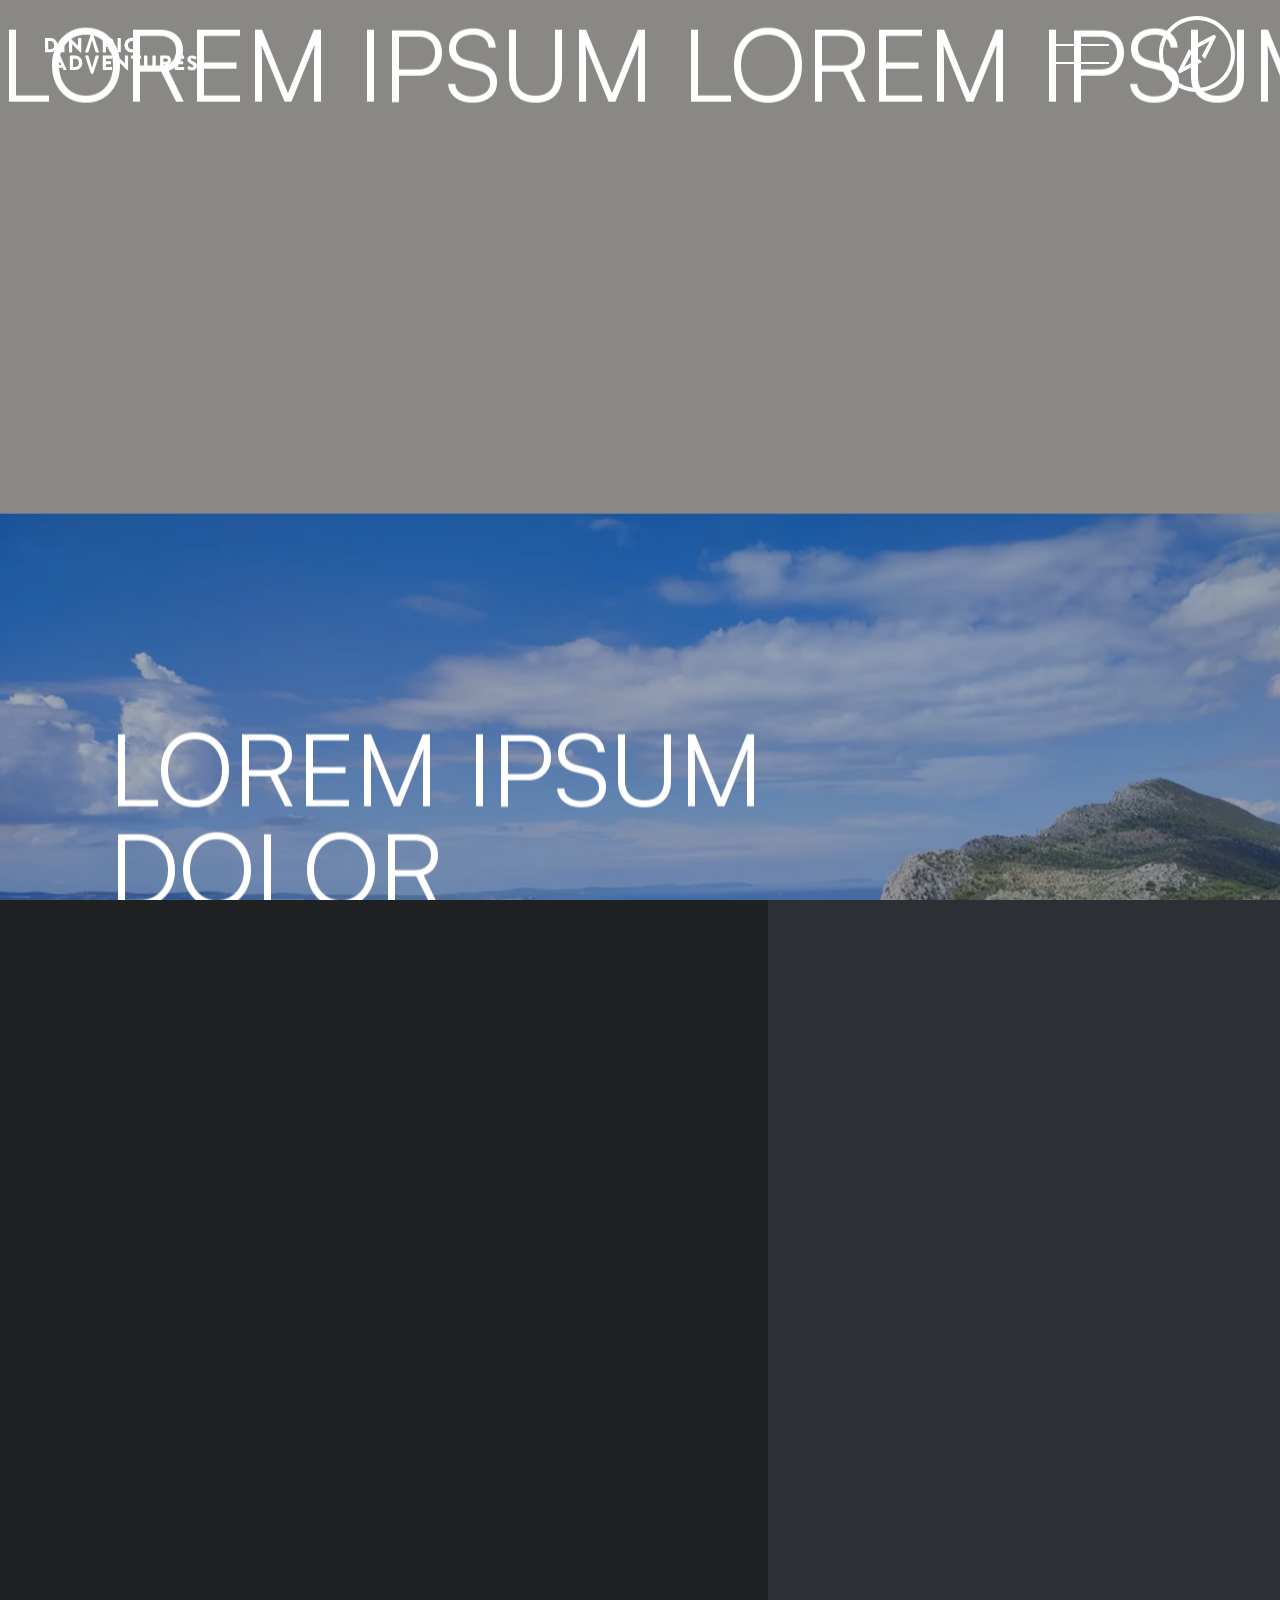
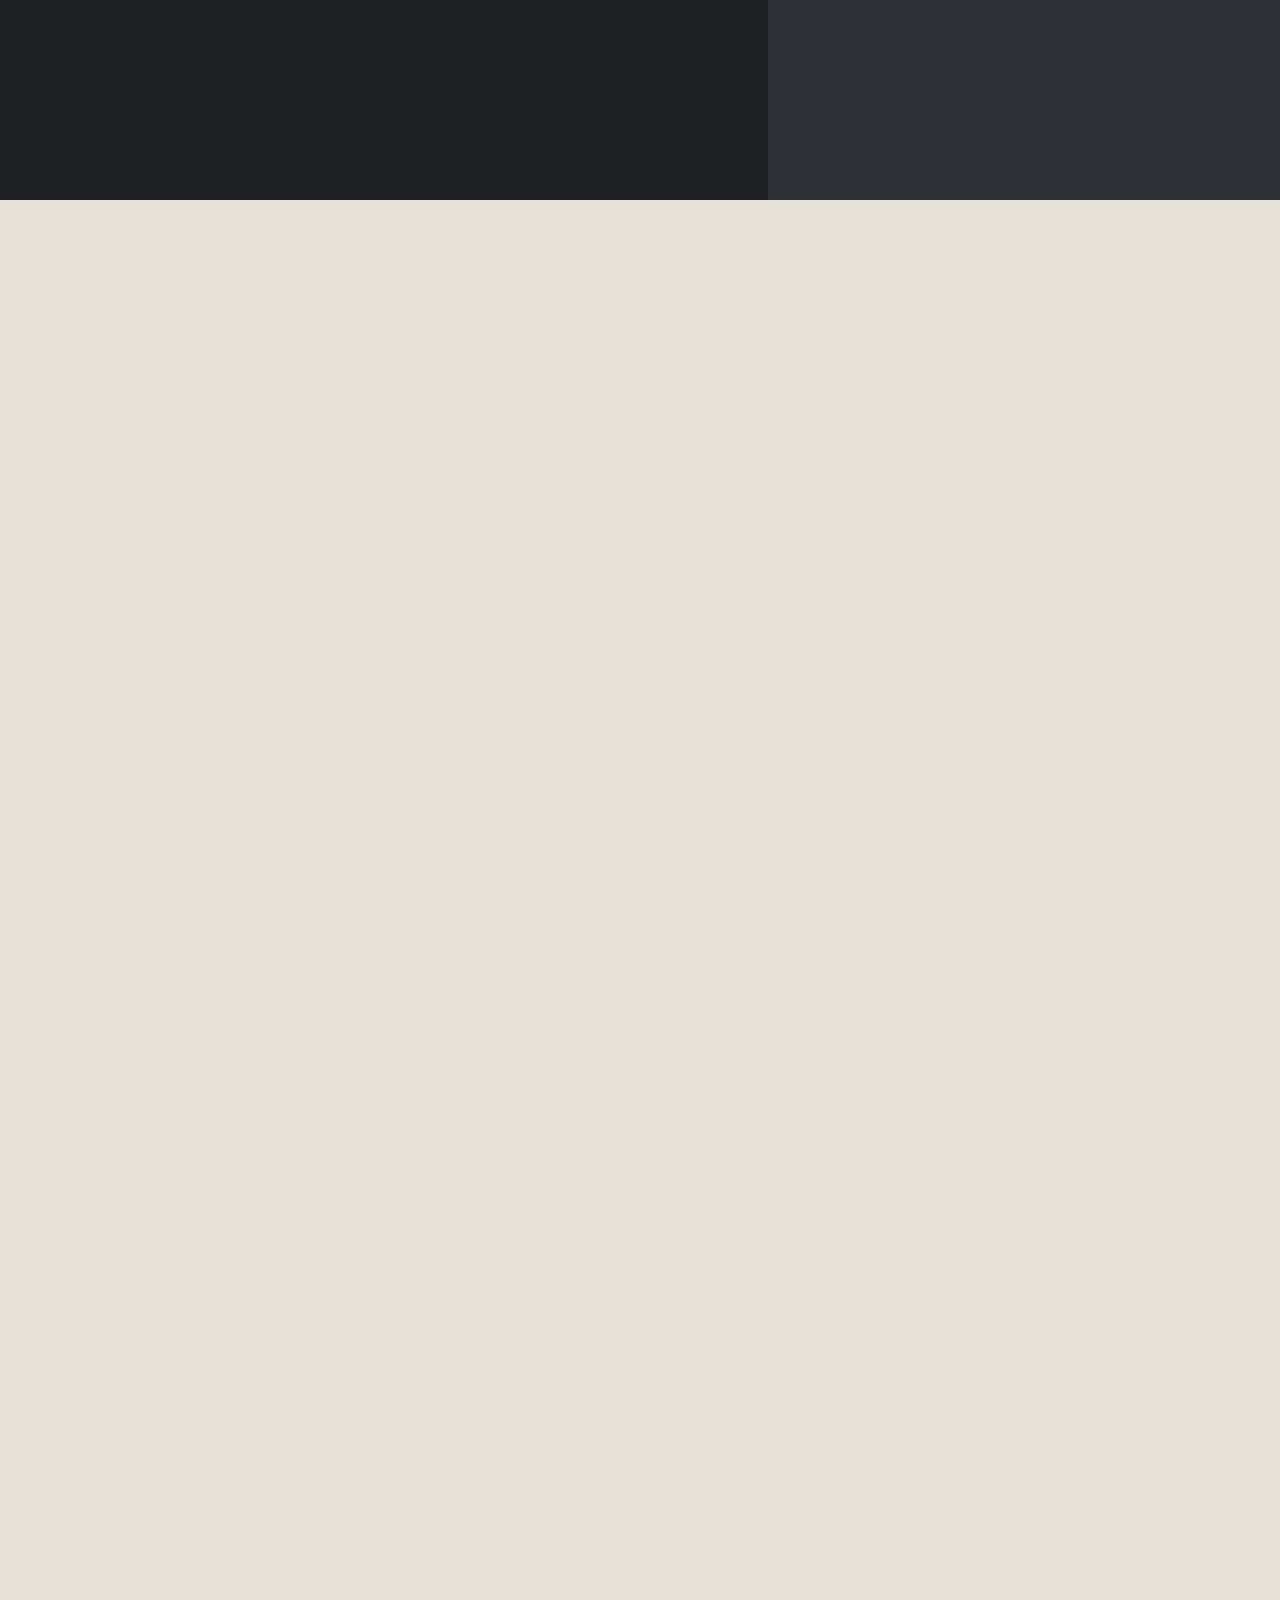
==== commit 010746be: "remove floating image in about us hero; remove the vertical line span in adventure-first and extreme" ====
--- a/about-us.html
+++ b/about-us.html
@@ -299,9 +299,6 @@
           <iframe src="https://player.vimeo.com/video/1130892947?autoplay=1&amp;loop=1&amp;controls=0&amp;muted=1"></iframe>
           -->
           <img class="featured-media-image" src="assets/images/dinaric-pool/img-046.jpg" alt="Featured background" loading="eager" fetchpriority="high">
-          <div class="image" data-speed="clamp(1.2)">
-            <img width="1280" height="1920" src="assets/images/dinaric-pool/img-150.jpg" class="attachment-full size-full" alt="Lorem Ipsum" data-aos="fade-up" data-aos-duration="1200" data-aos-delay="500" decoding="async" fetchpriority="high" srcset="assets/images/dinaric-pool/img-150.jpg 1280w, assets/images/dinaric-pool/img-150.jpg 333w, assets/images/dinaric-pool/img-150.jpg 683w, assets/images/dinaric-pool/img-150.jpg 768w, assets/images/dinaric-pool/img-150.jpg 1024w" sizes="(max-width: 1280px) 100vw, 1280px" />          </div>
-
           <div class="title">
             <div class="marquee_wrapper">
               <div class="marquee_title">
--- a/assets/css/brand-theme.css
+++ b/assets/css/brand-theme.css
@@ -162,6 +162,29 @@
   object-fit: cover;
 }
 
+/* Override legacy drag cursor visual while preserving text behavior from JS */
+.cursor-follower {
+  width: 58px;
+  height: 58px;
+  color: rgba(255, 255, 255, 0.96);
+  font-size: 8.5px;
+  font-family: "Satoshi", sans-serif;
+  font-weight: 400;
+  letter-spacing: 0.11em;
+  border-radius: 100vmax;
+  background: var(--brand-scrollbar-thumb);
+  border: 1px solid var(--brand-scrollbar-thumb);
+  box-shadow: inset 0 0 0 1px rgba(255, 255, 255, 0.12), 0 14px 34px rgba(9, 10, 13, 0.32);
+}
+
+@media (max-width: 1024px) {
+  .cursor-follower {
+    width: 50px;
+    height: 50px;
+    font-size: 7.5px;
+  }
+}
+
 /* adventure-first: filters removed, so remove the reserved top gap above resort cards */
 .adventure-first-page.page-template-tmpl_accommodation #resort-list .grid-resorts-list {
   padding-top: 0;
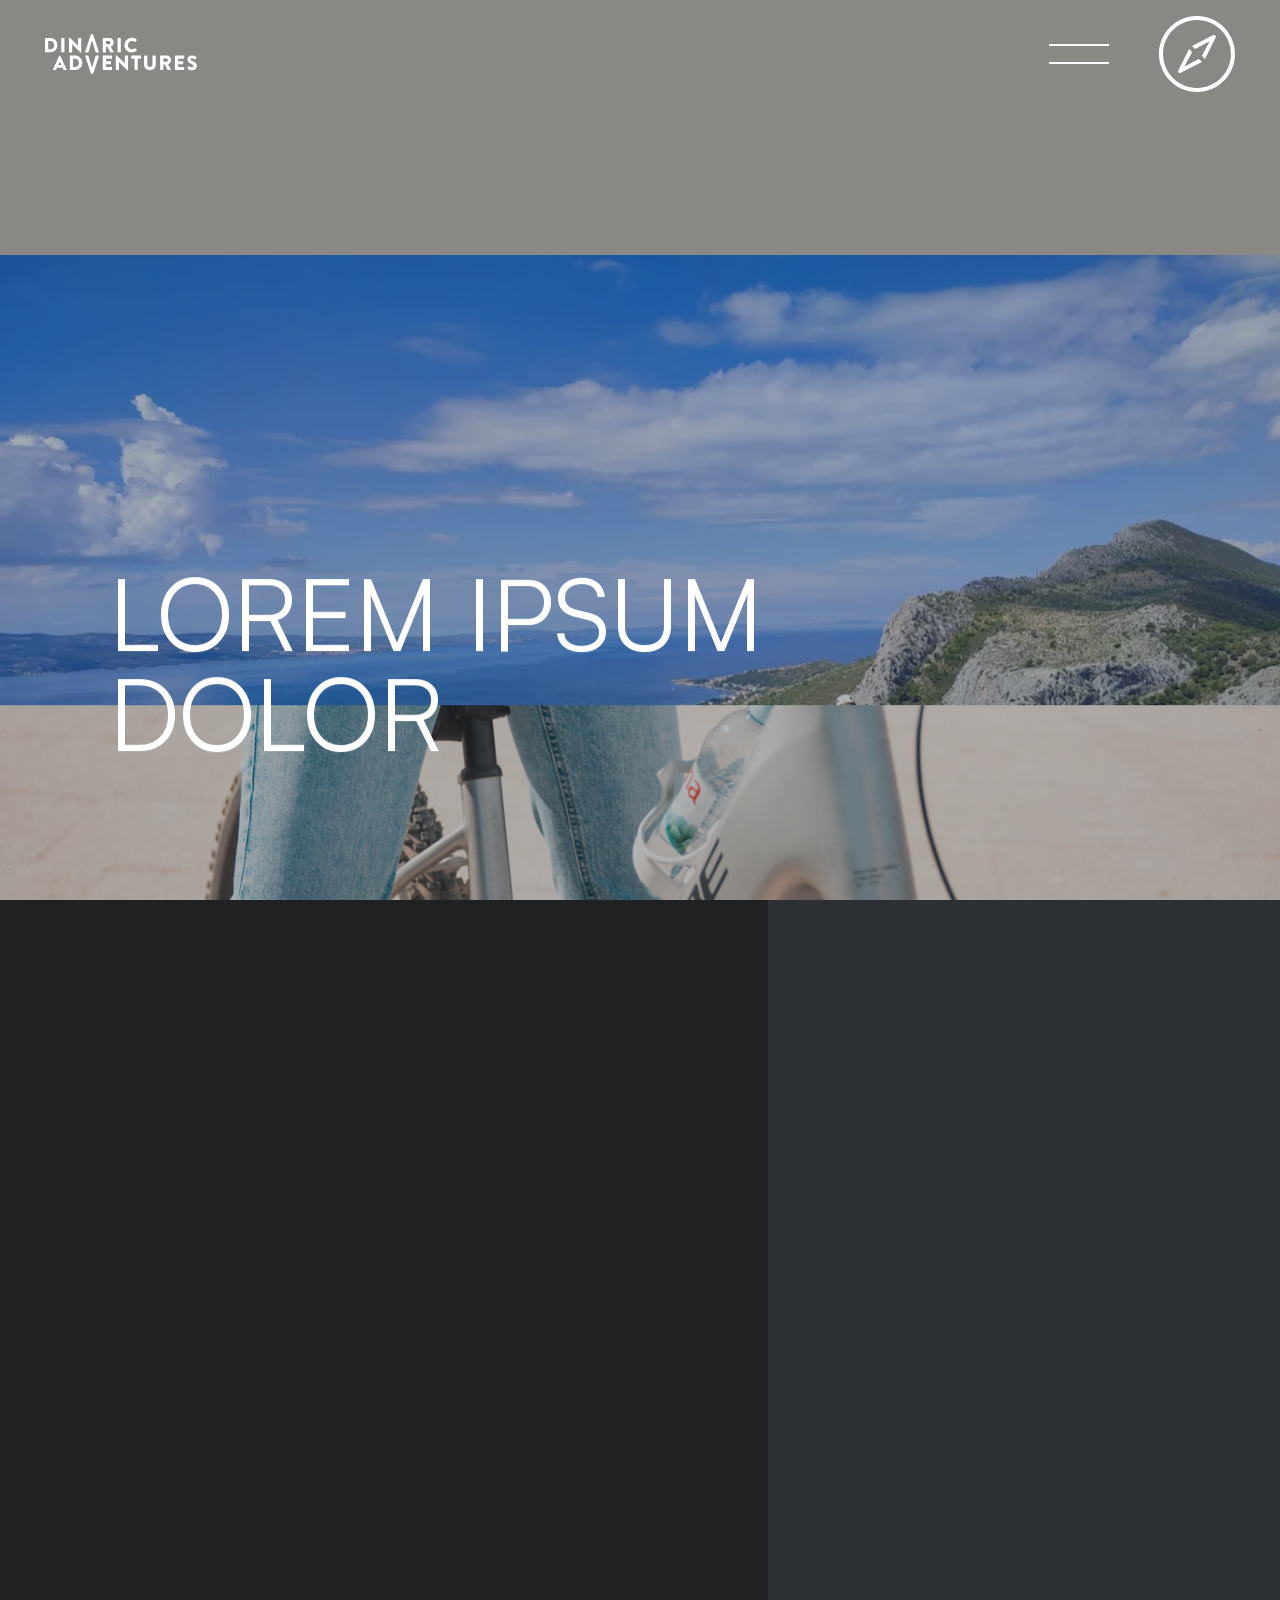
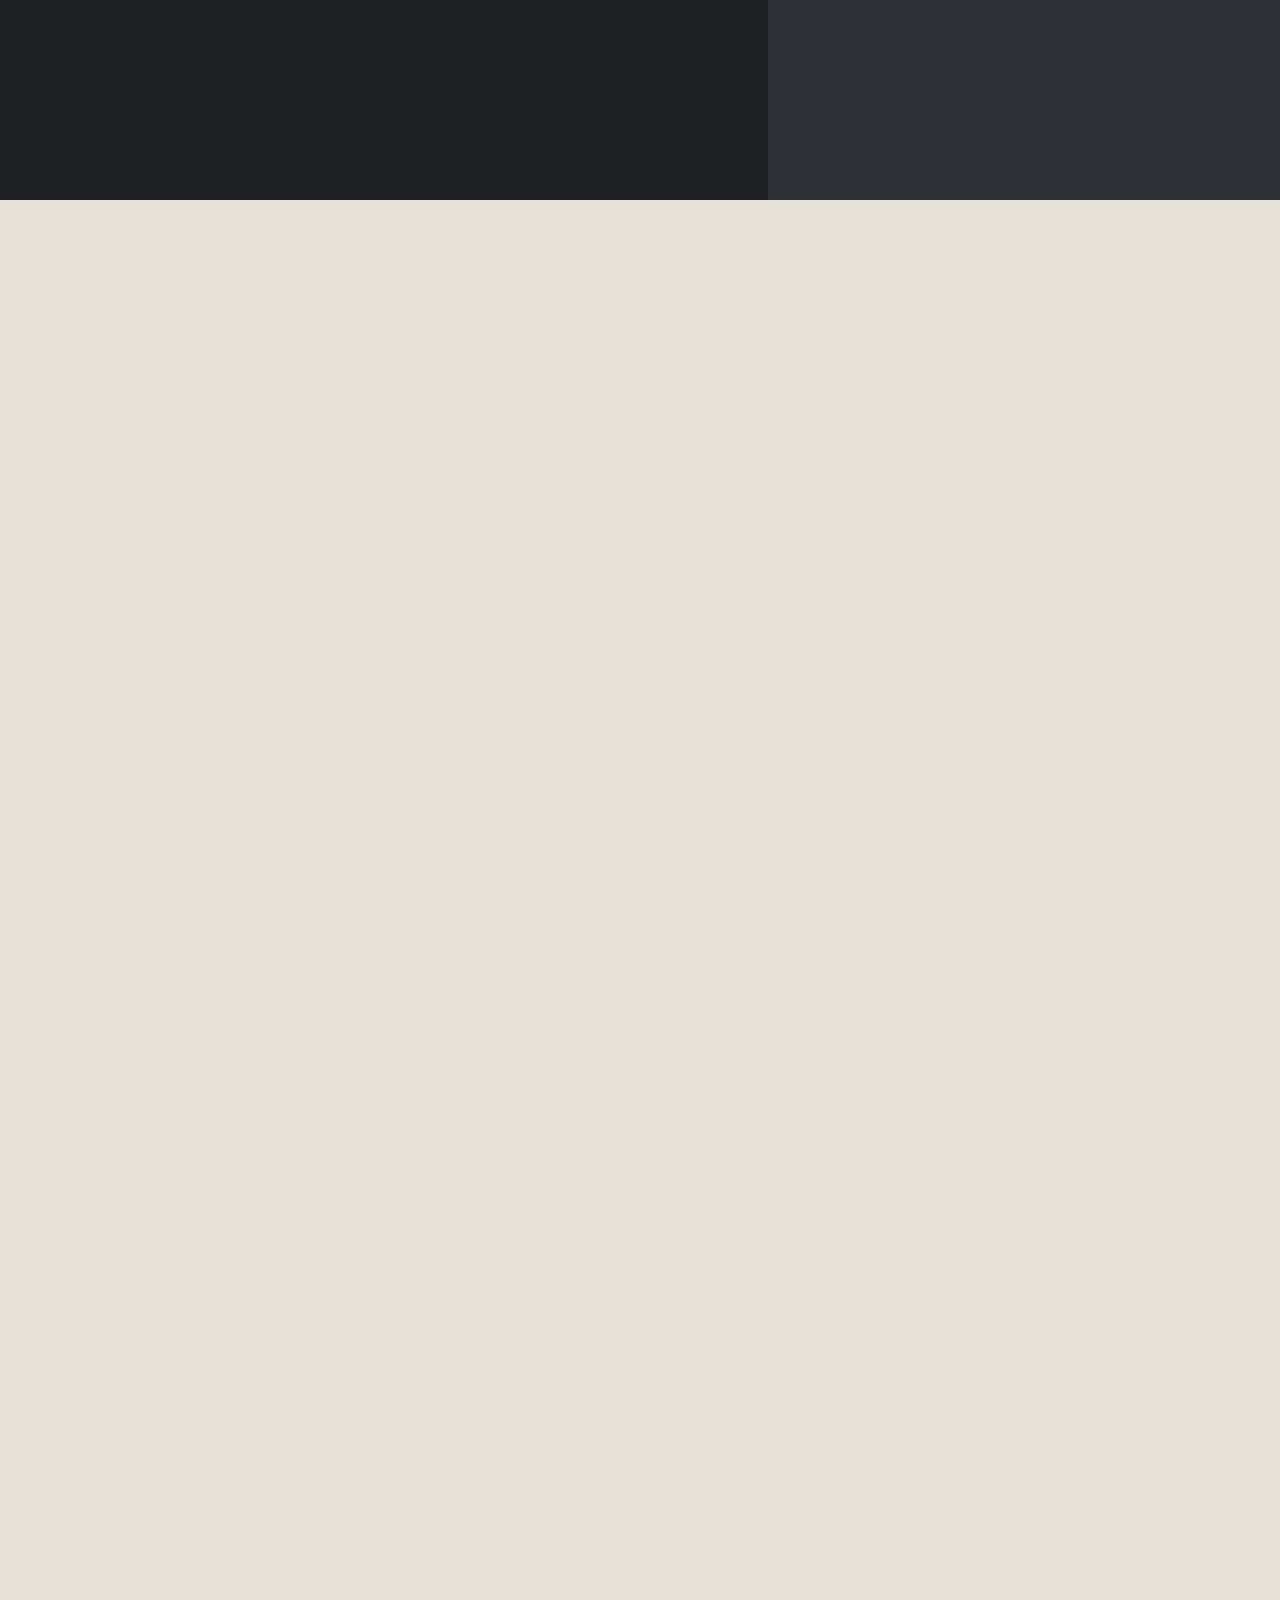
==== commit 2141718d: "add agents to about us page team section and readjust the section appearance" ====
--- a/about-us.html
+++ b/about-us.html
@@ -152,6 +152,45 @@
 		--text-clr: #2C2F33!important;
 }
 
+/* About team text under each agent image */
+#whoweare_about .whoweare_about .whoweare_team_about .team_overview .text {
+  max-width: 36ch;
+  margin: 28px auto 0;
+  text-align: left;
+}
+
+#whoweare_about .whoweare_about .whoweare_team_about .team_overview .text h3 {
+  padding-top: 0;
+  margin: 0 0 12px;
+  text-align: left;
+}
+
+#whoweare_about .whoweare_about .whoweare_team_about .team_overview .text p {
+  margin: 0 0 10px;
+  line-height: 1.7;
+  text-align: left;
+}
+
+#whoweare_about .whoweare_about .whoweare_team_about .team_overview + .team_overview {
+  margin-top: 48px;
+}
+
+@media (min-width: 901px) {
+  #whoweare_about .whoweare_about .whoweare_team_about .team_overview .team_right {
+    margin-top: clamp(20px, 6vh, 72px);
+  }
+}
+
+@media (max-width: 768px) {
+  #whoweare_about .whoweare_about .whoweare_team_about .team_overview + .team_overview {
+    margin-top: 40px;
+  }
+
+  #whoweare_about .whoweare_about .whoweare_team_about .team_overview .team_right {
+    margin-top: 0;
+  }
+}
+
 				</style>
 		<style id='global-styles-inline-css' type='text/css'>
 :root{--wp--preset--aspect-ratio--square: 1;--wp--preset--aspect-ratio--4-3: 4/3;--wp--preset--aspect-ratio--3-4: 3/4;--wp--preset--aspect-ratio--3-2: 3/2;--wp--preset--aspect-ratio--2-3: 2/3;--wp--preset--aspect-ratio--16-9: 16/9;--wp--preset--aspect-ratio--9-16: 9/16;--wp--preset--color--black: #000000;--wp--preset--color--cyan-bluish-gray: #abb8c3;--wp--preset--color--white: #ffffff;--wp--preset--color--pale-pink: #f78da7;--wp--preset--color--vivid-red: #cf2e2e;--wp--preset--color--luminous-vivid-orange: #ff6900;--wp--preset--color--luminous-vivid-amber: #fcb900;--wp--preset--color--light-green-cyan: #7bdcb5;--wp--preset--color--vivid-green-cyan: #00d084;--wp--preset--color--pale-cyan-blue: #8ed1fc;--wp--preset--color--vivid-cyan-blue: #0693e3;--wp--preset--color--vivid-purple: #9b51e0;--wp--preset--gradient--vivid-cyan-blue-to-vivid-purple: linear-gradient(135deg,rgb(6,147,227) 0%,rgb(155,81,224) 100%);--wp--preset--gradient--light-green-cyan-to-vivid-green-cyan: linear-gradient(135deg,rgb(122,220,180) 0%,rgb(0,208,130) 100%);--wp--preset--gradient--luminous-vivid-amber-to-luminous-vivid-orange: linear-gradient(135deg,rgb(252,185,0) 0%,rgb(255,105,0) 100%);--wp--preset--gradient--luminous-vivid-orange-to-vivid-red: linear-gradient(135deg,rgb(255,105,0) 0%,rgb(207,46,46) 100%);--wp--preset--gradient--very-light-gray-to-cyan-bluish-gray: linear-gradient(135deg,rgb(238,238,238) 0%,rgb(169,184,195) 100%);--wp--preset--gradient--cool-to-warm-spectrum: linear-gradient(135deg,rgb(74,234,220) 0%,rgb(151,120,209) 20%,rgb(207,42,186) 40%,rgb(238,44,130) 60%,rgb(251,105,98) 80%,rgb(254,248,76) 100%);--wp--preset--gradient--blush-light-purple: linear-gradient(135deg,rgb(255,206,236) 0%,rgb(152,150,240) 100%);--wp--preset--gradient--blush-bordeaux: linear-gradient(135deg,rgb(254,205,165) 0%,rgb(254,45,45) 50%,rgb(107,0,62) 100%);--wp--preset--gradient--luminous-dusk: linear-gradient(135deg,rgb(255,203,112) 0%,rgb(199,81,192) 50%,rgb(65,88,208) 100%);--wp--preset--gradient--pale-ocean: linear-gradient(135deg,rgb(255,245,203) 0%,rgb(182,227,212) 50%,rgb(51,167,181) 100%);--wp--preset--gradient--electric-grass: linear-gradient(135deg,rgb(202,248,128) 0%,rgb(113,206,126) 100%);--wp--preset--gradient--midnight: linear-gradient(135deg,rgb(2,3,129) 0%,rgb(40,116,252) 100%);--wp--preset--font-size--small: 13px;--wp--preset--font-size--medium: 20px;--wp--preset--font-size--large: 36px;--wp--preset--font-size--x-large: 42px;--wp--preset--spacing--20: 0.44rem;--wp--preset--spacing--30: 0.67rem;--wp--preset--spacing--40: 1rem;--wp--preset--spacing--50: 1.5rem;--wp--preset--spacing--60: 2.25rem;--wp--preset--spacing--70: 3.38rem;--wp--preset--spacing--80: 5.06rem;--wp--preset--shadow--natural: 6px 6px 9px rgba(0, 0, 0, 0.2);--wp--preset--shadow--deep: 12px 12px 50px rgba(0, 0, 0, 0.4);--wp--preset--shadow--sharp: 6px 6px 0px rgba(0, 0, 0, 0.2);--wp--preset--shadow--outlined: 6px 6px 0px -3px rgb(255, 255, 255), 6px 6px rgb(0, 0, 0);--wp--preset--shadow--crisp: 6px 6px 0px rgb(0, 0, 0);}:where(.is-layout-flex){gap: 0.5em;}:where(.is-layout-grid){gap: 0.5em;}body .is-layout-flex{display: flex;}.is-layout-flex{flex-wrap: wrap;align-items: center;}.is-layout-flex > :is(*, div){margin: 0;}body .is-layout-grid{display: grid;}.is-layout-grid > :is(*, div){margin: 0;}:where(.wp-block-columns.is-layout-flex){gap: 2em;}:where(.wp-block-columns.is-layout-grid){gap: 2em;}:where(.wp-block-post-template.is-layout-flex){gap: 1.25em;}:where(.wp-block-post-template.is-layout-grid){gap: 1.25em;}.has-black-color{color: var(--wp--preset--color--black) !important;}.has-cyan-bluish-gray-color{color: var(--wp--preset--color--cyan-bluish-gray) !important;}.has-white-color{color: var(--wp--preset--color--white) !important;}.has-pale-pink-color{color: var(--wp--preset--color--pale-pink) !important;}.has-vivid-red-color{color: var(--wp--preset--color--vivid-red) !important;}.has-luminous-vivid-orange-color{color: var(--wp--preset--color--luminous-vivid-orange) !important;}.has-luminous-vivid-amber-color{color: var(--wp--preset--color--luminous-vivid-amber) !important;}.has-light-green-cyan-color{color: var(--wp--preset--color--light-green-cyan) !important;}.has-vivid-green-cyan-color{color: var(--wp--preset--color--vivid-green-cyan) !important;}.has-pale-cyan-blue-color{color: var(--wp--preset--color--pale-cyan-blue) !important;}.has-vivid-cyan-blue-color{color: var(--wp--preset--color--vivid-cyan-blue) !important;}.has-vivid-purple-color{color: var(--wp--preset--color--vivid-purple) !important;}.has-black-background-color{background-color: var(--wp--preset--color--black) !important;}.has-cyan-bluish-gray-background-color{background-color: var(--wp--preset--color--cyan-bluish-gray) !important;}.has-white-background-color{background-color: var(--wp--preset--color--white) !important;}.has-pale-pink-background-color{background-color: var(--wp--preset--color--pale-pink) !important;}.has-vivid-red-background-color{background-color: var(--wp--preset--color--vivid-red) !important;}.has-luminous-vivid-orange-background-color{background-color: var(--wp--preset--color--luminous-vivid-orange) !important;}.has-luminous-vivid-amber-background-color{background-color: var(--wp--preset--color--luminous-vivid-amber) !important;}.has-light-green-cyan-background-color{background-color: var(--wp--preset--color--light-green-cyan) !important;}.has-vivid-green-cyan-background-color{background-color: var(--wp--preset--color--vivid-green-cyan) !important;}.has-pale-cyan-blue-background-color{background-color: var(--wp--preset--color--pale-cyan-blue) !important;}.has-vivid-cyan-blue-background-color{background-color: var(--wp--preset--color--vivid-cyan-blue) !important;}.has-vivid-purple-background-color{background-color: var(--wp--preset--color--vivid-purple) !important;}.has-black-border-color{border-color: var(--wp--preset--color--black) !important;}.has-cyan-bluish-gray-border-color{border-color: var(--wp--preset--color--cyan-bluish-gray) !important;}.has-white-border-color{border-color: var(--wp--preset--color--white) !important;}.has-pale-pink-border-color{border-color: var(--wp--preset--color--pale-pink) !important;}.has-vivid-red-border-color{border-color: var(--wp--preset--color--vivid-red) !important;}.has-luminous-vivid-orange-border-color{border-color: var(--wp--preset--color--luminous-vivid-orange) !important;}.has-luminous-vivid-amber-border-color{border-color: var(--wp--preset--color--luminous-vivid-amber) !important;}.has-light-green-cyan-border-color{border-color: var(--wp--preset--color--light-green-cyan) !important;}.has-vivid-green-cyan-border-color{border-color: var(--wp--preset--color--vivid-green-cyan) !important;}.has-pale-cyan-blue-border-color{border-color: var(--wp--preset--color--pale-cyan-blue) !important;}.has-vivid-cyan-blue-border-color{border-color: var(--wp--preset--color--vivid-cyan-blue) !important;}.has-vivid-purple-border-color{border-color: var(--wp--preset--color--vivid-purple) !important;}.has-vivid-cyan-blue-to-vivid-purple-gradient-background{background: var(--wp--preset--gradient--vivid-cyan-blue-to-vivid-purple) !important;}.has-light-green-cyan-to-vivid-green-cyan-gradient-background{background: var(--wp--preset--gradient--light-green-cyan-to-vivid-green-cyan) !important;}.has-luminous-vivid-amber-to-luminous-vivid-orange-gradient-background{background: var(--wp--preset--gradient--luminous-vivid-amber-to-luminous-vivid-orange) !important;}.has-luminous-vivid-orange-to-vivid-red-gradient-background{background: var(--wp--preset--gradient--luminous-vivid-orange-to-vivid-red) !important;}.has-very-light-gray-to-cyan-bluish-gray-gradient-background{background: var(--wp--preset--gradient--very-light-gray-to-cyan-bluish-gray) !important;}.has-cool-to-warm-spectrum-gradient-background{background: var(--wp--preset--gradient--cool-to-warm-spectrum) !important;}.has-blush-light-purple-gradient-background{background: var(--wp--preset--gradient--blush-light-purple) !important;}.has-blush-bordeaux-gradient-background{background: var(--wp--preset--gradient--blush-bordeaux) !important;}.has-luminous-dusk-gradient-background{background: var(--wp--preset--gradient--luminous-dusk) !important;}.has-pale-ocean-gradient-background{background: var(--wp--preset--gradient--pale-ocean) !important;}.has-electric-grass-gradient-background{background: var(--wp--preset--gradient--electric-grass) !important;}.has-midnight-gradient-background{background: var(--wp--preset--gradient--midnight) !important;}.has-small-font-size{font-size: var(--wp--preset--font-size--small) !important;}.has-medium-font-size{font-size: var(--wp--preset--font-size--medium) !important;}.has-large-font-size{font-size: var(--wp--preset--font-size--large) !important;}.has-x-large-font-size{font-size: var(--wp--preset--font-size--x-large) !important;}
@@ -322,15 +361,51 @@
                 <h3>Lorem ipsum dolor<br>sit amet lorem<br>ipsum dolor</h3>
                 <div class="team_overview">
                     <div class="team_left" data-speed="clamp(1)">
-                        <img width="683" height="1024" src="assets/images/about/andrea.jpg" class="attachment-large size-large" alt="Lorem Ipsum" decoding="async" srcset="assets/images/about/andrea.jpg 683w, assets/images/about/andrea.jpg 333w, assets/images/about/andrea.jpg 768w, assets/images/about/andrea.jpg 1024w, assets/images/about/andrea.jpg 1280w" sizes="(max-width: 683px) 100vw, 683px" />                    </div>
+                        <img width="683" height="1024" src="assets/images/about/andrea.jpg" class="attachment-large size-large" alt="Lorem Ipsum" decoding="async" srcset="assets/images/about/andrea.jpg 683w, assets/images/about/andrea.jpg 333w, assets/images/about/andrea.jpg 768w, assets/images/about/andrea.jpg 1024w, assets/images/about/andrea.jpg 1280w" sizes="(max-width: 683px) 100vw, 683px" />
+                        <div class="text">
+                            <h3>Andrea</h3>
+                            <p data-start="760" data-end="1049">Lorem ipsum dolor sit amet, consectetur adipiscing elit. Sed do eiusmod tempor incididunt ut labore et dolore magna aliqua, ut enim ad minim veniam.</p>
+                        </div>
+                    </div>
                     <div class="team_right" data-speed="clamp(1.3)">
-                        <img width="683" height="1024" src="assets/images/about/ilija.jpg" class="attachment-large size-large" alt="Lorem Ipsum" decoding="async" srcset="assets/images/about/ilija.jpg 683w, assets/images/about/ilija.jpg 333w, assets/images/about/ilija.jpg 768w, assets/images/about/ilija.jpg 1024w, assets/images/about/ilija.jpg 1280w" sizes="(max-width: 683px) 100vw, 683px" />                    </div>
-                </div>
-
-                <div class="text">
-                    <h3>Lorem ipsum dolor,<br>sit amet consectetur<br>adipiscing elit</h3>
-                    <p data-start="760" data-end="1049">Lorem ipsum dolor sit amet, consectetur adipiscing elit. Sed do eiusmod tempor incididunt ut labore et dolore magna aliqua. Ut enim ad minim veniam, quis nostrud exercitation ullamco laboris nisi ut aliquip ex ea commodo consequat.</p>
-<p data-start="1051" data-end="1117">Duis aute irure dolor in reprehenderit in voluptate velit esse cillum dolore eu fugiat nulla pariatur.</p>
+                        <img width="683" height="1024" src="assets/images/about/ilija.jpg" class="attachment-large size-large" alt="Lorem Ipsum" decoding="async" srcset="assets/images/about/ilija.jpg 683w, assets/images/about/ilija.jpg 333w, assets/images/about/ilija.jpg 768w, assets/images/about/ilija.jpg 1024w, assets/images/about/ilija.jpg 1280w" sizes="(max-width: 683px) 100vw, 683px" />
+                        <div class="text">
+                            <h3>Ilija</h3>
+                            <p data-start="1118" data-end="1360">Lorem ipsum dolor sit amet, consectetur adipiscing elit. Integer posuere erat a ante venenatis dapibus posuere velit aliquet, vestibulum id ligula porta felis euismod.</p>
+                        </div>
+                    </div>
+                </div>
+                <div class="team_overview">
+                    <div class="team_left" data-speed="clamp(1)">
+                        <img width="683" height="1024" src="assets/images/about/slavica.jpg" class="attachment-large size-large" alt="Lorem Ipsum" decoding="async" srcset="assets/images/about/slavica.jpg 683w, assets/images/about/slavica.jpg 333w, assets/images/about/slavica.jpg 768w, assets/images/about/slavica.jpg 1024w, assets/images/about/slavica.jpg 1280w" sizes="(max-width: 683px) 100vw, 683px" />
+                        <div class="text">
+                            <h3>Slavica</h3>
+                            <p data-start="1361" data-end="1540">Lorem ipsum dolor sit amet, consectetur adipiscing elit. Aenean lacinia bibendum nulla sed consectetur, donec ullamcorper nulla non metus auctor fringilla.</p>
+                        </div>
+                    </div>
+                    <div class="team_right" data-speed="clamp(1.3)">
+                        <img width="683" height="1024" src="assets/images/about/snjezana.jpg" class="attachment-large size-large" alt="Lorem Ipsum" decoding="async" srcset="assets/images/about/snjezana.jpg 683w, assets/images/about/snjezana.jpg 333w, assets/images/about/snjezana.jpg 768w, assets/images/about/snjezana.jpg 1024w, assets/images/about/snjezana.jpg 1280w" sizes="(max-width: 683px) 100vw, 683px" />
+                        <div class="text">
+                            <h3>Snjezana</h3>
+                            <p data-start="1541" data-end="1710">Lorem ipsum dolor sit amet, consectetur adipiscing elit. Praesent commodo cursus magna vel scelerisque nisl consectetur et, sed posuere consectetur est at lobortis.</p>
+                        </div>
+                    </div>
+                </div>
+                <div class="team_overview">
+                    <div class="team_left" data-speed="clamp(1)">
+                        <img width="683" height="1024" src="assets/images/about/vana.jpg" class="attachment-large size-large" alt="Lorem Ipsum" decoding="async" srcset="assets/images/about/vana.jpg 683w, assets/images/about/vana.jpg 333w, assets/images/about/vana.jpg 768w, assets/images/about/vana.jpg 1024w, assets/images/about/vana.jpg 1280w" sizes="(max-width: 683px) 100vw, 683px" />
+                        <div class="text">
+                            <h3>Vana</h3>
+                            <p data-start="1711" data-end="1880">Lorem ipsum dolor sit amet, consectetur adipiscing elit. Cras mattis consectetur purus sit amet fermentum, integer posuere erat a ante venenatis dapibus posuere velit aliquet.</p>
+                        </div>
+                    </div>
+                    <div class="team_right" data-speed="clamp(1.3)">
+                        <img width="683" height="1024" src="assets/images/about/zeljana.jpg" class="attachment-large size-large" alt="Lorem Ipsum" decoding="async" srcset="assets/images/about/zeljana.jpg 683w, assets/images/about/zeljana.jpg 333w, assets/images/about/zeljana.jpg 768w, assets/images/about/zeljana.jpg 1024w, assets/images/about/zeljana.jpg 1280w" sizes="(max-width: 683px) 100vw, 683px" />
+                        <div class="text">
+                            <h3>Zeljana</h3>
+                            <p data-start="1881" data-end="2050">Lorem ipsum dolor sit amet, consectetur adipiscing elit. Donec id elit non mi porta gravida at eget metus, quis nostrud exercitation ullamco laboris nisi ut aliquip.</p>
+                        </div>
+                    </div>
                 </div>
             </div>
         </div>
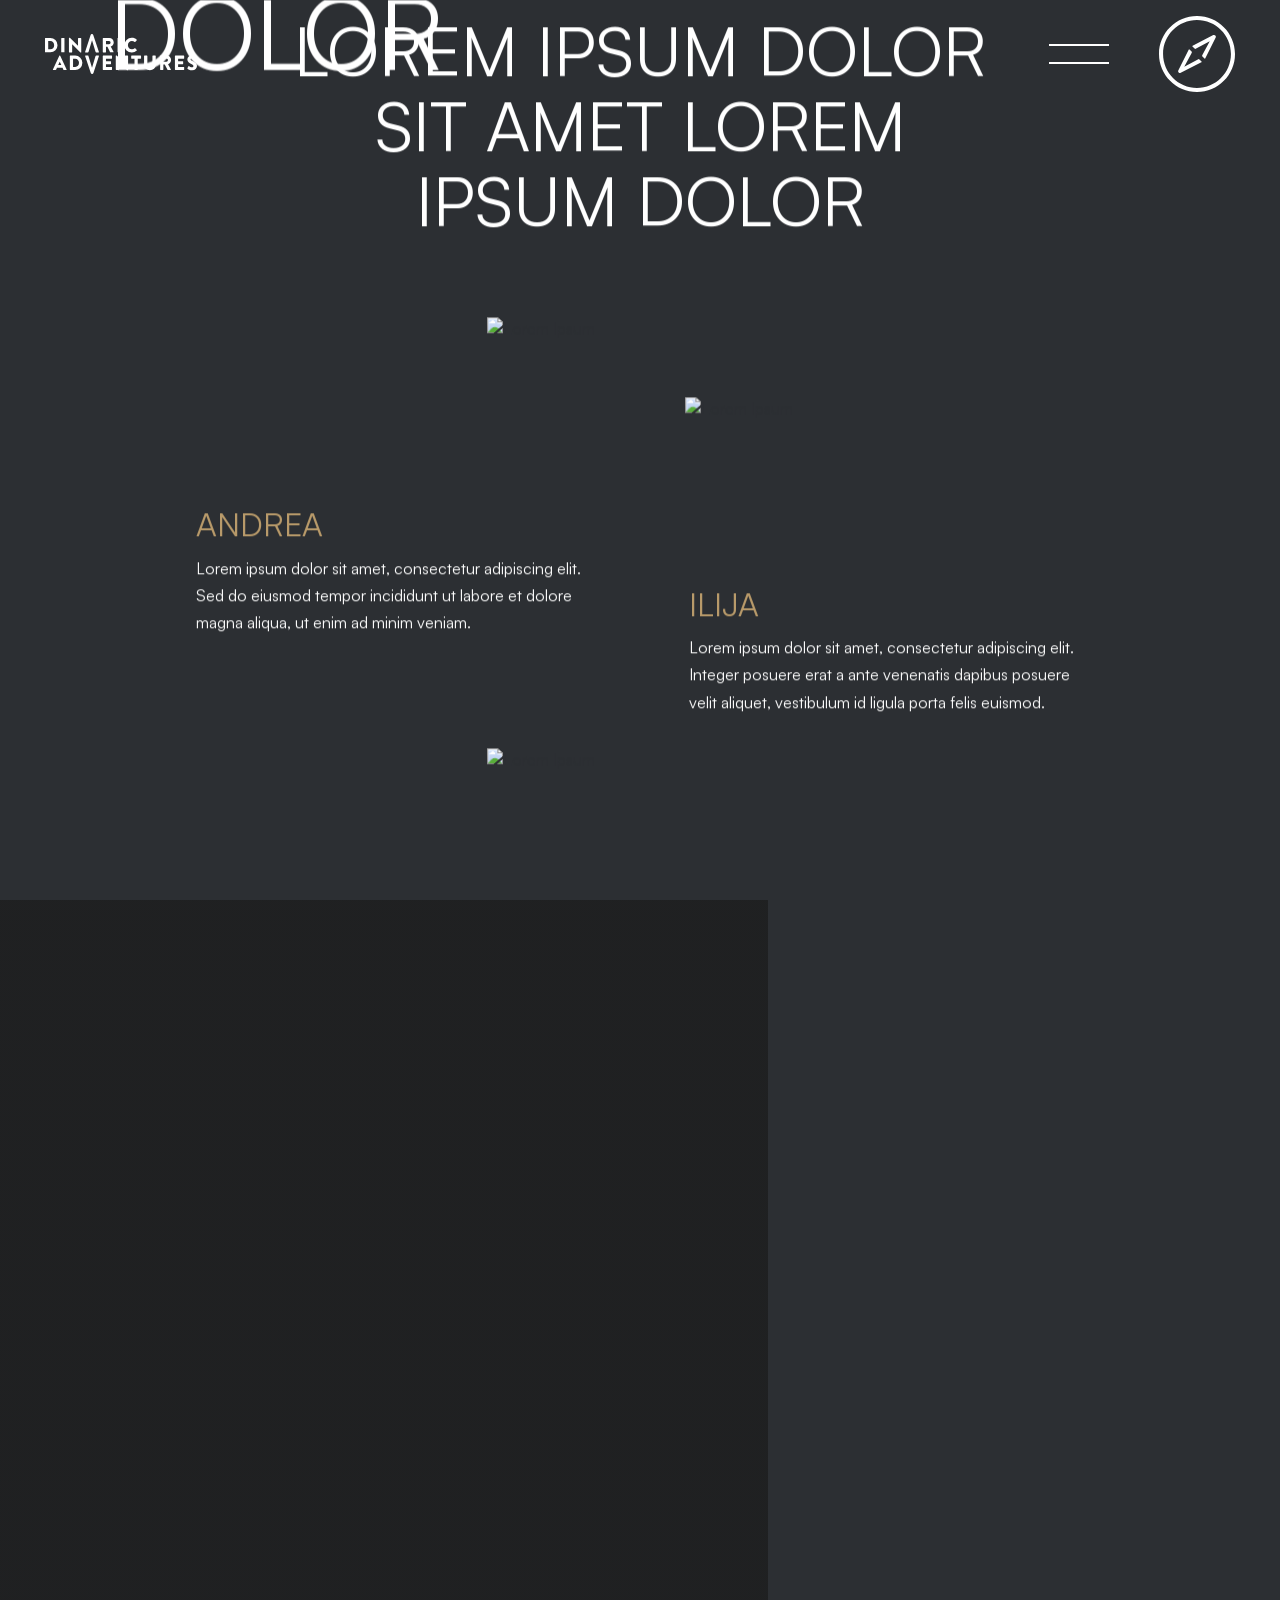
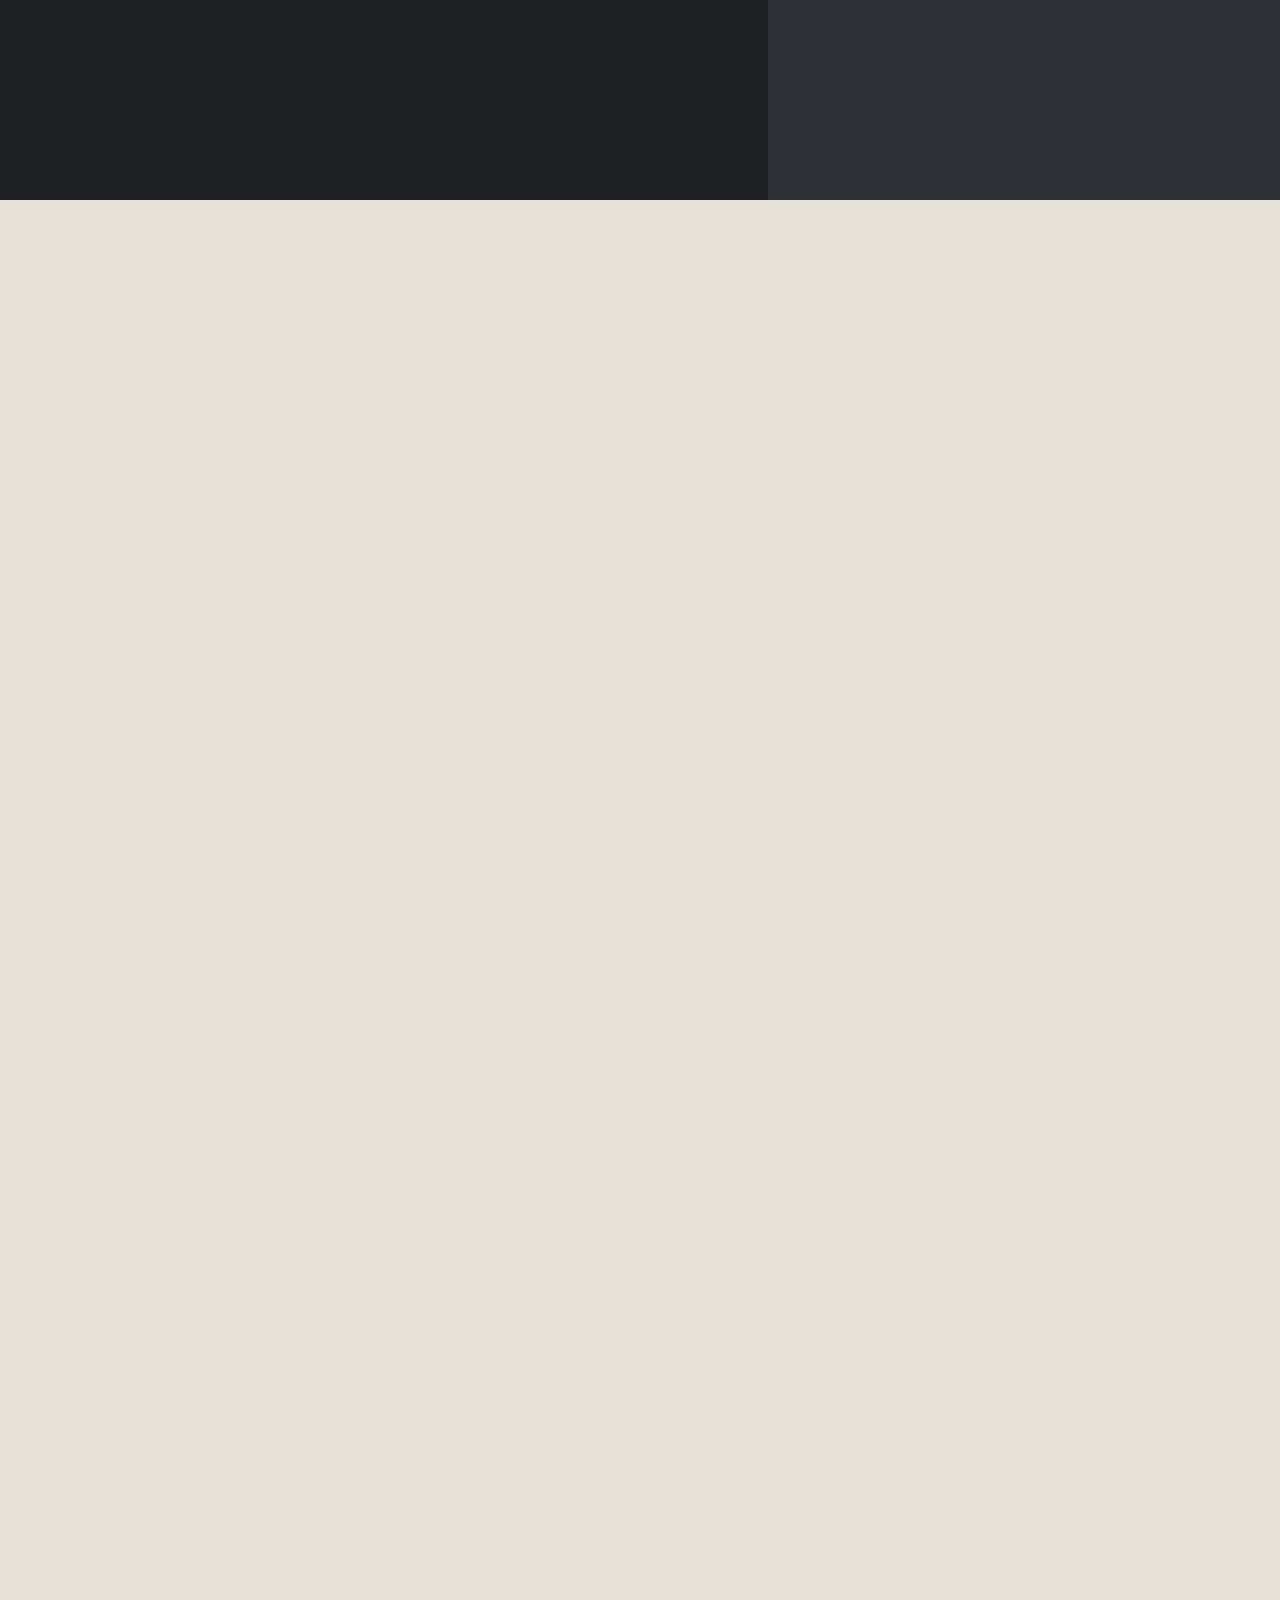
==== commit 5f5d0ad5: "about-us: promote whoweare section to hero with split-image seam alignment" ====
--- a/about-us.html
+++ b/about-us.html
@@ -332,28 +332,13 @@
   <div id="smooth-wrapper" class="site-content">
     <div id="smooth-content" class="primary content-area" style="padding-top: 1px; margin-top: -1px;">
 <main id="main" class="site-main">
-    <section id="about_featured">
-              <div class="featured_background">
-          <!--
-          <iframe src="https://player.vimeo.com/video/1130892947?autoplay=1&amp;loop=1&amp;controls=0&amp;muted=1"></iframe>
-          -->
-          <img class="featured-media-image" src="assets/images/dinaric-pool/img-046.jpg" alt="Featured background" loading="eager" fetchpriority="high">
-          <div class="title">
-            <div class="marquee_wrapper">
-              <div class="marquee_title">
-                <h1>
-                  LOREM IPSUM                  LOREM IPSUM                  LOREM IPSUM                  LOREM IPSUM                  LOREM IPSUM                </h1>
-              </div>
-            </div>
-          </div>
-          </div>
-        </section><section id="whoweare_about">
+    <section id="whoweare_about">
             <div class="whoweare_about">
             <h2 class="h1" data-speed="clamp(0.6)">LOREM IPSUM<br>DOLOR</h2>
             <div class="whoweare_featured_div">
-                <div class="image_top" style="background-image:url('assets/images/dinaric-pool/img-071.jpg')">
-                </div>
-                <div class="image_bottom" style="background-image:url('assets/images/dinaric-pool/img-129.jpg')">
+                <div class="image_top" style="background-image:url('assets/images/about/row-1-column-1.jpg')">
+                </div>
+                <div class="image_bottom" style="background-image:url('assets/images/about/row-2-column-1.jpg')">
                 </div>
             </div>
 
--- a/assets/css/brand-theme.css
+++ b/assets/css/brand-theme.css
@@ -162,6 +162,15 @@
   object-fit: cover;
 }
 
+/* about-us: seam-first alignment for split hero halves */
+body.page-template-tmpl_about #whoweare_about .whoweare_about .whoweare_featured_div .image_top {
+  background-position: 50% 100% !important;
+}
+
+body.page-template-tmpl_about #whoweare_about .whoweare_about .whoweare_featured_div .image_bottom {
+  background-position: 50% 0% !important;
+}
+
 /* Override legacy drag cursor visual while preserving text behavior from JS */
 .cursor-follower {
   width: 58px;
--- a/assets/css/mode-selector.css
+++ b/assets/css/mode-selector.css
@@ -20,7 +20,7 @@
 #mode-selector-overlay {
   position: fixed;
   inset: 0;
-  z-index: 10000;
+  z-index: 3;
   background-color: #2C2F33;
   opacity: 1;
   visibility: visible;
@@ -162,11 +162,11 @@
 
 #mode-selector-overlay .mode-selector-compass {
   position: absolute;
-  top: 55%;
+  top: 57%;
   left: 50%;
   transform: translate(-50%, -50%);
-  width: clamp(56px, 4.2vw, 64px);
-  height: clamp(56px, 4.2vw, 64px);
+  width: clamp(64px, 4.8vw, 82px);
+  height: clamp(64px, 4.8vw, 82px);
   z-index: 10;
   pointer-events: none;
   display: flex;
@@ -185,11 +185,27 @@
   position: relative;
   z-index: 1;
   display: block;
-  width: 100%;
-  height: 100%;
+  width: 92%;
+  height: 92%;
   transform-origin: 50% 50%;
   transform: rotate(-45deg);
   mix-blend-mode: screen;
+}
+
+@media (max-width: 1024px) {
+  #mode-selector-overlay .mode-selector-compass {
+    top: 57%;
+    width: 62px;
+    height: 62px;
+  }
+}
+
+@media (max-width: 768px) {
+  #mode-selector-overlay .mode-selector-compass {
+    top: 56%;
+    width: 54px;
+    height: 54px;
+  }
 }
 
 #mode-selector-overlay .mode-selector-close {
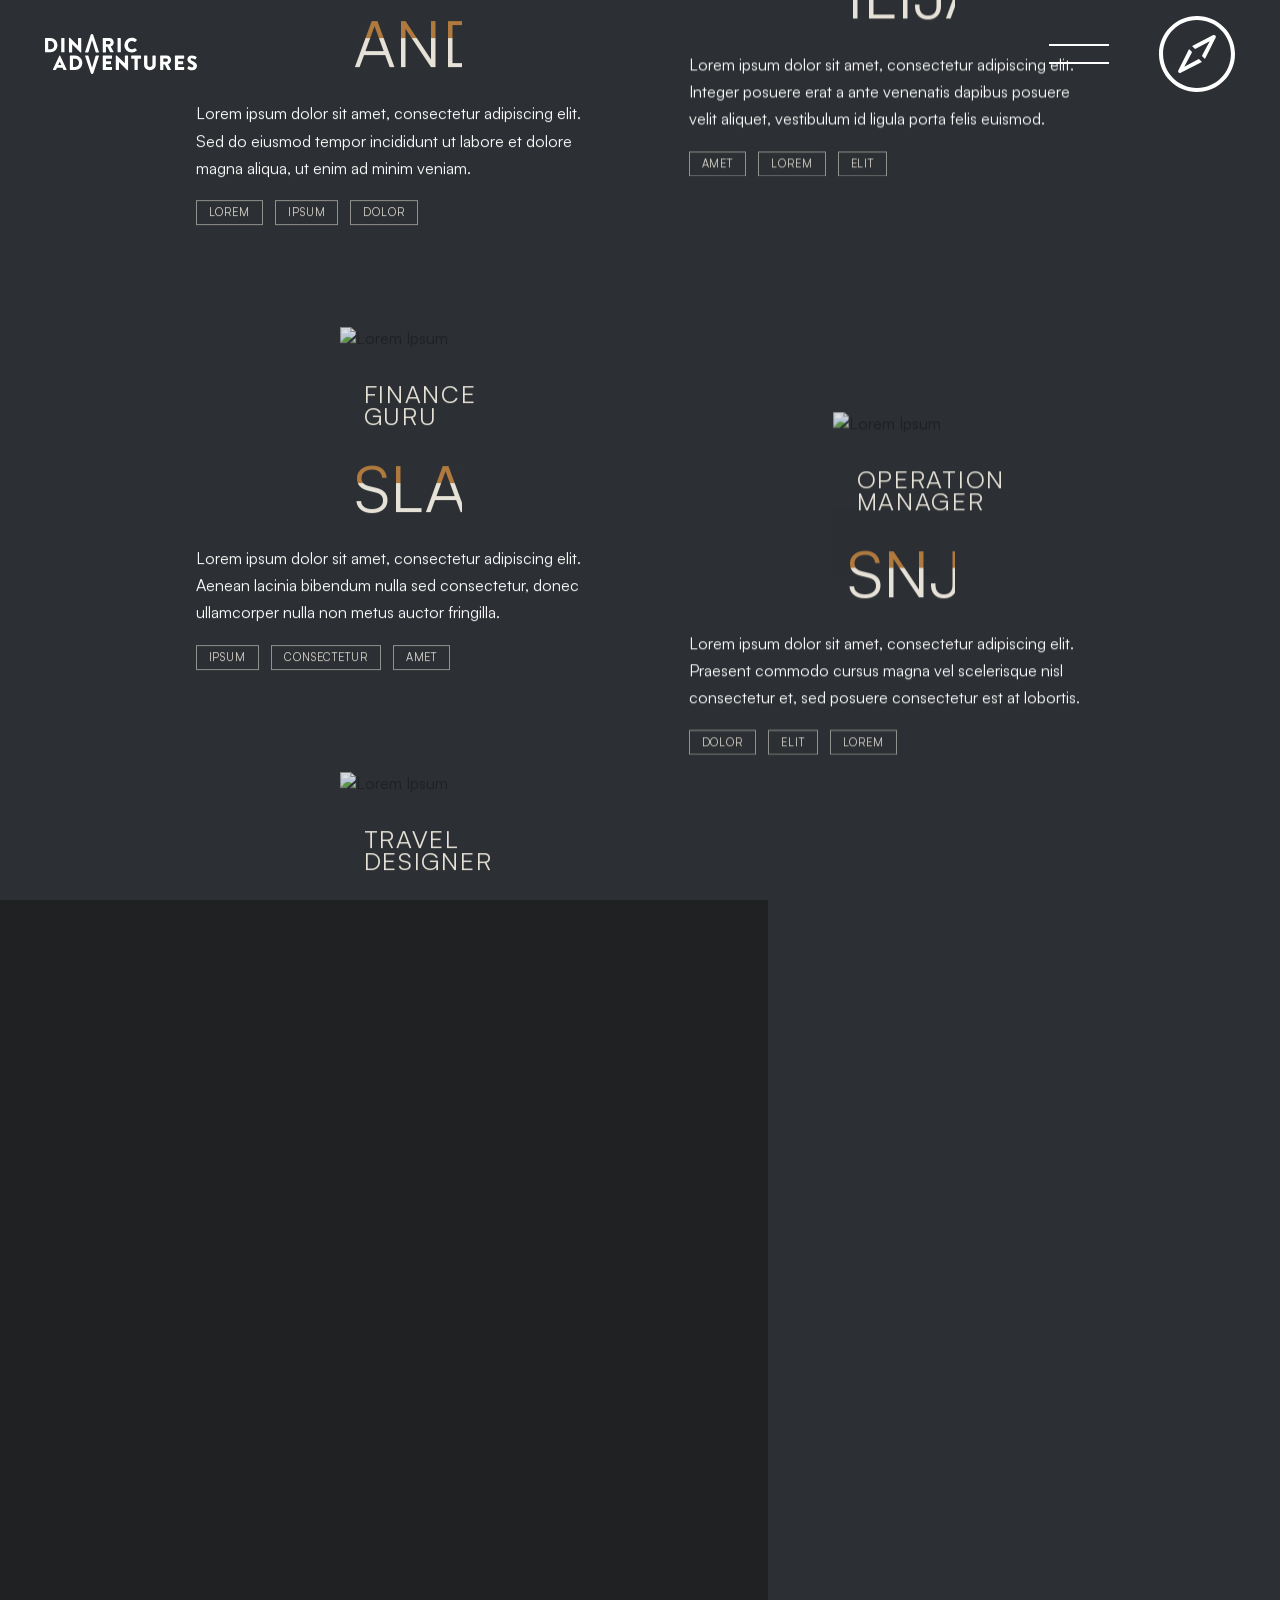
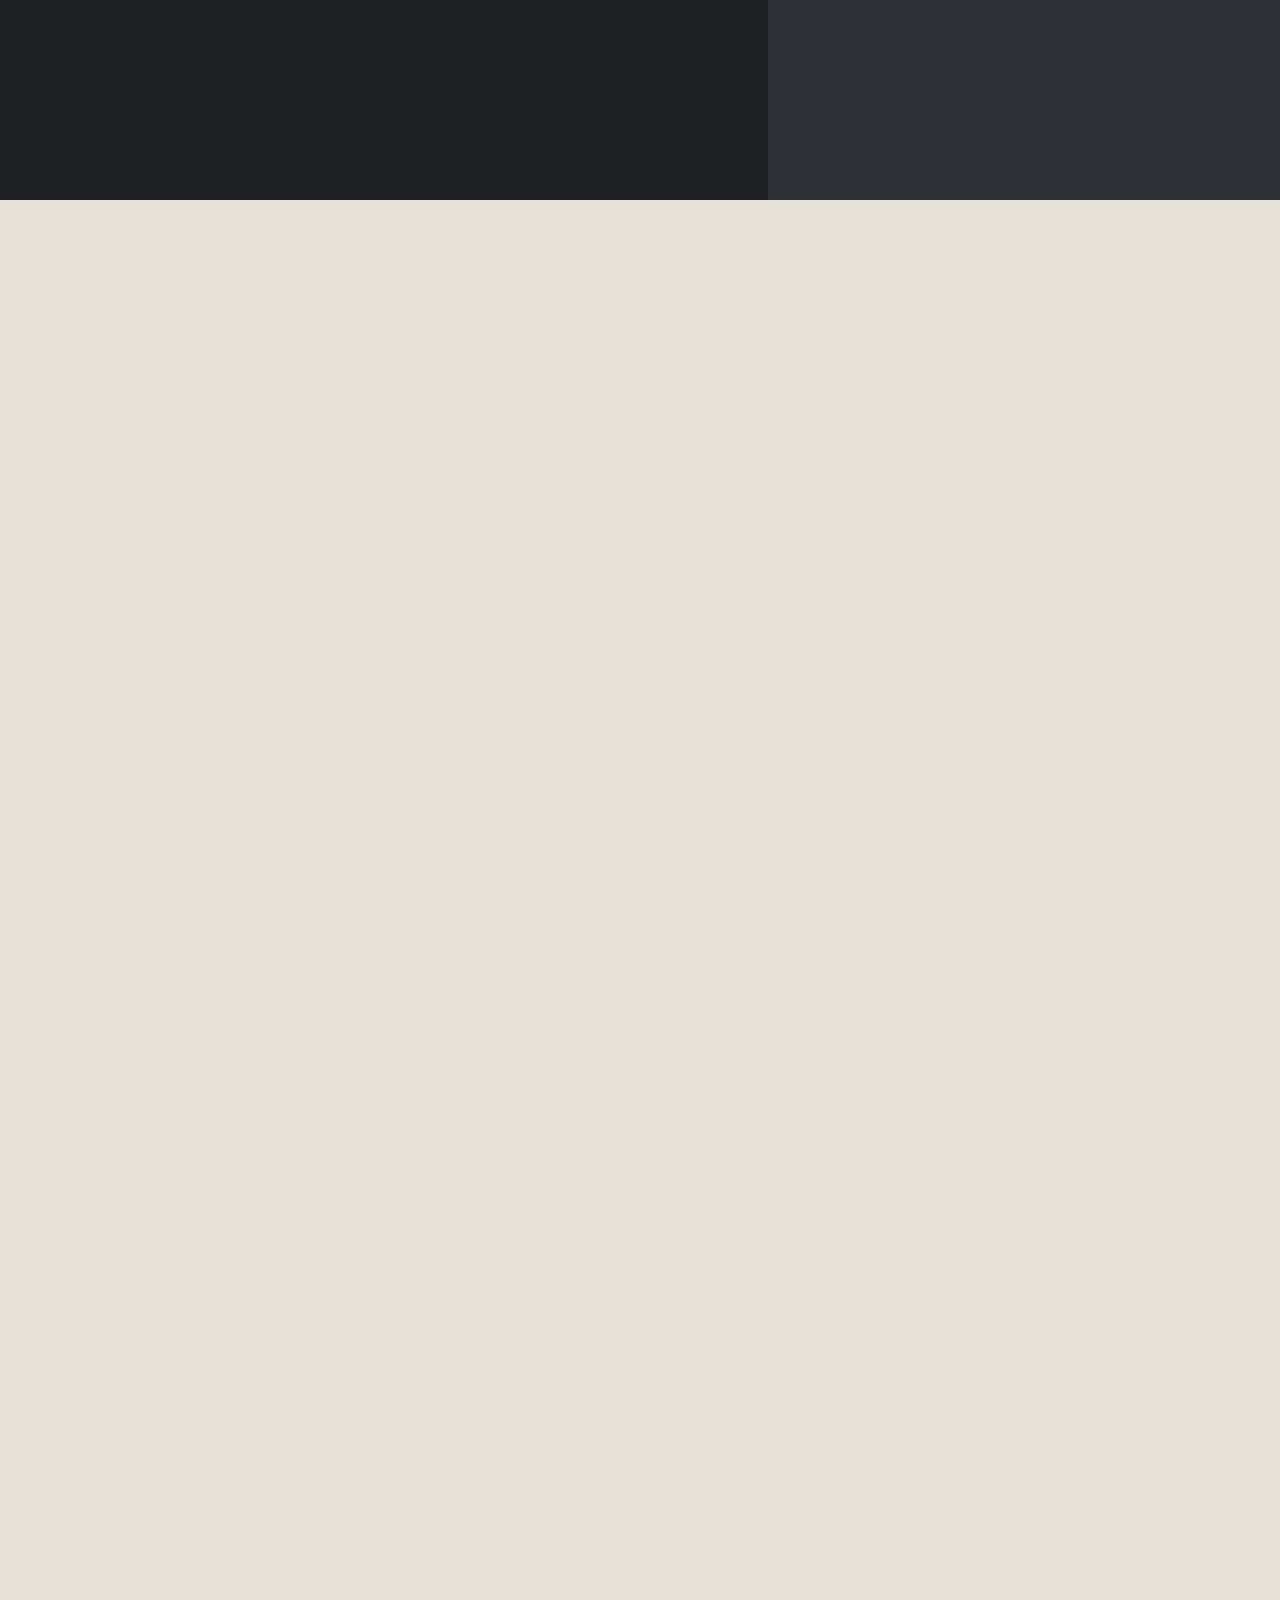
==== commit 6e11db3d: "readjust about team poster captions and role content" ====
--- a/about-us.html
+++ b/about-us.html
@@ -152,45 +152,6 @@
 		--text-clr: #2C2F33!important;
 }
 
-/* About team text under each agent image */
-#whoweare_about .whoweare_about .whoweare_team_about .team_overview .text {
-  max-width: 36ch;
-  margin: 28px auto 0;
-  text-align: left;
-}
-
-#whoweare_about .whoweare_about .whoweare_team_about .team_overview .text h3 {
-  padding-top: 0;
-  margin: 0 0 12px;
-  text-align: left;
-}
-
-#whoweare_about .whoweare_about .whoweare_team_about .team_overview .text p {
-  margin: 0 0 10px;
-  line-height: 1.7;
-  text-align: left;
-}
-
-#whoweare_about .whoweare_about .whoweare_team_about .team_overview + .team_overview {
-  margin-top: 48px;
-}
-
-@media (min-width: 901px) {
-  #whoweare_about .whoweare_about .whoweare_team_about .team_overview .team_right {
-    margin-top: clamp(20px, 6vh, 72px);
-  }
-}
-
-@media (max-width: 768px) {
-  #whoweare_about .whoweare_about .whoweare_team_about .team_overview + .team_overview {
-    margin-top: 40px;
-  }
-
-  #whoweare_about .whoweare_about .whoweare_team_about .team_overview .team_right {
-    margin-top: 0;
-  }
-}
-
 				</style>
 		<style id='global-styles-inline-css' type='text/css'>
 :root{--wp--preset--aspect-ratio--square: 1;--wp--preset--aspect-ratio--4-3: 4/3;--wp--preset--aspect-ratio--3-4: 3/4;--wp--preset--aspect-ratio--3-2: 3/2;--wp--preset--aspect-ratio--2-3: 2/3;--wp--preset--aspect-ratio--16-9: 16/9;--wp--preset--aspect-ratio--9-16: 9/16;--wp--preset--color--black: #000000;--wp--preset--color--cyan-bluish-gray: #abb8c3;--wp--preset--color--white: #ffffff;--wp--preset--color--pale-pink: #f78da7;--wp--preset--color--vivid-red: #cf2e2e;--wp--preset--color--luminous-vivid-orange: #ff6900;--wp--preset--color--luminous-vivid-amber: #fcb900;--wp--preset--color--light-green-cyan: #7bdcb5;--wp--preset--color--vivid-green-cyan: #00d084;--wp--preset--color--pale-cyan-blue: #8ed1fc;--wp--preset--color--vivid-cyan-blue: #0693e3;--wp--preset--color--vivid-purple: #9b51e0;--wp--preset--gradient--vivid-cyan-blue-to-vivid-purple: linear-gradient(135deg,rgb(6,147,227) 0%,rgb(155,81,224) 100%);--wp--preset--gradient--light-green-cyan-to-vivid-green-cyan: linear-gradient(135deg,rgb(122,220,180) 0%,rgb(0,208,130) 100%);--wp--preset--gradient--luminous-vivid-amber-to-luminous-vivid-orange: linear-gradient(135deg,rgb(252,185,0) 0%,rgb(255,105,0) 100%);--wp--preset--gradient--luminous-vivid-orange-to-vivid-red: linear-gradient(135deg,rgb(255,105,0) 0%,rgb(207,46,46) 100%);--wp--preset--gradient--very-light-gray-to-cyan-bluish-gray: linear-gradient(135deg,rgb(238,238,238) 0%,rgb(169,184,195) 100%);--wp--preset--gradient--cool-to-warm-spectrum: linear-gradient(135deg,rgb(74,234,220) 0%,rgb(151,120,209) 20%,rgb(207,42,186) 40%,rgb(238,44,130) 60%,rgb(251,105,98) 80%,rgb(254,248,76) 100%);--wp--preset--gradient--blush-light-purple: linear-gradient(135deg,rgb(255,206,236) 0%,rgb(152,150,240) 100%);--wp--preset--gradient--blush-bordeaux: linear-gradient(135deg,rgb(254,205,165) 0%,rgb(254,45,45) 50%,rgb(107,0,62) 100%);--wp--preset--gradient--luminous-dusk: linear-gradient(135deg,rgb(255,203,112) 0%,rgb(199,81,192) 50%,rgb(65,88,208) 100%);--wp--preset--gradient--pale-ocean: linear-gradient(135deg,rgb(255,245,203) 0%,rgb(182,227,212) 50%,rgb(51,167,181) 100%);--wp--preset--gradient--electric-grass: linear-gradient(135deg,rgb(202,248,128) 0%,rgb(113,206,126) 100%);--wp--preset--gradient--midnight: linear-gradient(135deg,rgb(2,3,129) 0%,rgb(40,116,252) 100%);--wp--preset--font-size--small: 13px;--wp--preset--font-size--medium: 20px;--wp--preset--font-size--large: 36px;--wp--preset--font-size--x-large: 42px;--wp--preset--spacing--20: 0.44rem;--wp--preset--spacing--30: 0.67rem;--wp--preset--spacing--40: 1rem;--wp--preset--spacing--50: 1.5rem;--wp--preset--spacing--60: 2.25rem;--wp--preset--spacing--70: 3.38rem;--wp--preset--spacing--80: 5.06rem;--wp--preset--shadow--natural: 6px 6px 9px rgba(0, 0, 0, 0.2);--wp--preset--shadow--deep: 12px 12px 50px rgba(0, 0, 0, 0.4);--wp--preset--shadow--sharp: 6px 6px 0px rgba(0, 0, 0, 0.2);--wp--preset--shadow--outlined: 6px 6px 0px -3px rgb(255, 255, 255), 6px 6px rgb(0, 0, 0);--wp--preset--shadow--crisp: 6px 6px 0px rgb(0, 0, 0);}:where(.is-layout-flex){gap: 0.5em;}:where(.is-layout-grid){gap: 0.5em;}body .is-layout-flex{display: flex;}.is-layout-flex{flex-wrap: wrap;align-items: center;}.is-layout-flex > :is(*, div){margin: 0;}body .is-layout-grid{display: grid;}.is-layout-grid > :is(*, div){margin: 0;}:where(.wp-block-columns.is-layout-flex){gap: 2em;}:where(.wp-block-columns.is-layout-grid){gap: 2em;}:where(.wp-block-post-template.is-layout-flex){gap: 1.25em;}:where(.wp-block-post-template.is-layout-grid){gap: 1.25em;}.has-black-color{color: var(--wp--preset--color--black) !important;}.has-cyan-bluish-gray-color{color: var(--wp--preset--color--cyan-bluish-gray) !important;}.has-white-color{color: var(--wp--preset--color--white) !important;}.has-pale-pink-color{color: var(--wp--preset--color--pale-pink) !important;}.has-vivid-red-color{color: var(--wp--preset--color--vivid-red) !important;}.has-luminous-vivid-orange-color{color: var(--wp--preset--color--luminous-vivid-orange) !important;}.has-luminous-vivid-amber-color{color: var(--wp--preset--color--luminous-vivid-amber) !important;}.has-light-green-cyan-color{color: var(--wp--preset--color--light-green-cyan) !important;}.has-vivid-green-cyan-color{color: var(--wp--preset--color--vivid-green-cyan) !important;}.has-pale-cyan-blue-color{color: var(--wp--preset--color--pale-cyan-blue) !important;}.has-vivid-cyan-blue-color{color: var(--wp--preset--color--vivid-cyan-blue) !important;}.has-vivid-purple-color{color: var(--wp--preset--color--vivid-purple) !important;}.has-black-background-color{background-color: var(--wp--preset--color--black) !important;}.has-cyan-bluish-gray-background-color{background-color: var(--wp--preset--color--cyan-bluish-gray) !important;}.has-white-background-color{background-color: var(--wp--preset--color--white) !important;}.has-pale-pink-background-color{background-color: var(--wp--preset--color--pale-pink) !important;}.has-vivid-red-background-color{background-color: var(--wp--preset--color--vivid-red) !important;}.has-luminous-vivid-orange-background-color{background-color: var(--wp--preset--color--luminous-vivid-orange) !important;}.has-luminous-vivid-amber-background-color{background-color: var(--wp--preset--color--luminous-vivid-amber) !important;}.has-light-green-cyan-background-color{background-color: var(--wp--preset--color--light-green-cyan) !important;}.has-vivid-green-cyan-background-color{background-color: var(--wp--preset--color--vivid-green-cyan) !important;}.has-pale-cyan-blue-background-color{background-color: var(--wp--preset--color--pale-cyan-blue) !important;}.has-vivid-cyan-blue-background-color{background-color: var(--wp--preset--color--vivid-cyan-blue) !important;}.has-vivid-purple-background-color{background-color: var(--wp--preset--color--vivid-purple) !important;}.has-black-border-color{border-color: var(--wp--preset--color--black) !important;}.has-cyan-bluish-gray-border-color{border-color: var(--wp--preset--color--cyan-bluish-gray) !important;}.has-white-border-color{border-color: var(--wp--preset--color--white) !important;}.has-pale-pink-border-color{border-color: var(--wp--preset--color--pale-pink) !important;}.has-vivid-red-border-color{border-color: var(--wp--preset--color--vivid-red) !important;}.has-luminous-vivid-orange-border-color{border-color: var(--wp--preset--color--luminous-vivid-orange) !important;}.has-luminous-vivid-amber-border-color{border-color: var(--wp--preset--color--luminous-vivid-amber) !important;}.has-light-green-cyan-border-color{border-color: var(--wp--preset--color--light-green-cyan) !important;}.has-vivid-green-cyan-border-color{border-color: var(--wp--preset--color--vivid-green-cyan) !important;}.has-pale-cyan-blue-border-color{border-color: var(--wp--preset--color--pale-cyan-blue) !important;}.has-vivid-cyan-blue-border-color{border-color: var(--wp--preset--color--vivid-cyan-blue) !important;}.has-vivid-purple-border-color{border-color: var(--wp--preset--color--vivid-purple) !important;}.has-vivid-cyan-blue-to-vivid-purple-gradient-background{background: var(--wp--preset--gradient--vivid-cyan-blue-to-vivid-purple) !important;}.has-light-green-cyan-to-vivid-green-cyan-gradient-background{background: var(--wp--preset--gradient--light-green-cyan-to-vivid-green-cyan) !important;}.has-luminous-vivid-amber-to-luminous-vivid-orange-gradient-background{background: var(--wp--preset--gradient--luminous-vivid-amber-to-luminous-vivid-orange) !important;}.has-luminous-vivid-orange-to-vivid-red-gradient-background{background: var(--wp--preset--gradient--luminous-vivid-orange-to-vivid-red) !important;}.has-very-light-gray-to-cyan-bluish-gray-gradient-background{background: var(--wp--preset--gradient--very-light-gray-to-cyan-bluish-gray) !important;}.has-cool-to-warm-spectrum-gradient-background{background: var(--wp--preset--gradient--cool-to-warm-spectrum) !important;}.has-blush-light-purple-gradient-background{background: var(--wp--preset--gradient--blush-light-purple) !important;}.has-blush-bordeaux-gradient-background{background: var(--wp--preset--gradient--blush-bordeaux) !important;}.has-luminous-dusk-gradient-background{background: var(--wp--preset--gradient--luminous-dusk) !important;}.has-pale-ocean-gradient-background{background: var(--wp--preset--gradient--pale-ocean) !important;}.has-electric-grass-gradient-background{background: var(--wp--preset--gradient--electric-grass) !important;}.has-midnight-gradient-background{background: var(--wp--preset--gradient--midnight) !important;}.has-small-font-size{font-size: var(--wp--preset--font-size--small) !important;}.has-medium-font-size{font-size: var(--wp--preset--font-size--medium) !important;}.has-large-font-size{font-size: var(--wp--preset--font-size--large) !important;}.has-x-large-font-size{font-size: var(--wp--preset--font-size--x-large) !important;}
@@ -346,49 +307,109 @@
                 <h3>Lorem ipsum dolor<br>sit amet lorem<br>ipsum dolor</h3>
                 <div class="team_overview">
                     <div class="team_left" data-speed="clamp(1)">
-                        <img width="683" height="1024" src="assets/images/about/andrea.jpg" class="attachment-large size-large" alt="Lorem Ipsum" decoding="async" srcset="assets/images/about/andrea.jpg 683w, assets/images/about/andrea.jpg 333w, assets/images/about/andrea.jpg 768w, assets/images/about/andrea.jpg 1024w, assets/images/about/andrea.jpg 1280w" sizes="(max-width: 683px) 100vw, 683px" />
+                        <div class="team-media">
+                            <img width="683" height="1024" src="assets/images/about/andrea.jpg" class="attachment-large size-large" alt="Lorem Ipsum" decoding="async" srcset="assets/images/about/andrea.jpg 683w, assets/images/about/andrea.jpg 333w, assets/images/about/andrea.jpg 768w, assets/images/about/andrea.jpg 1024w, assets/images/about/andrea.jpg 1280w" sizes="(max-width: 683px) 100vw, 683px" />
+                            <div class="team-caption">
+                                <p class="team-role">Travel Designer</p>
+                                <h3>Andrea</h3>
+                            </div>
+                        </div>
                         <div class="text">
-                            <h3>Andrea</h3>
-                            <p data-start="760" data-end="1049">Lorem ipsum dolor sit amet, consectetur adipiscing elit. Sed do eiusmod tempor incididunt ut labore et dolore magna aliqua, ut enim ad minim veniam.</p>
+                            <p class="team-description" data-start="760" data-end="1049">Lorem ipsum dolor sit amet, consectetur adipiscing elit. Sed do eiusmod tempor incididunt ut labore et dolore magna aliqua, ut enim ad minim veniam.</p>
+                            <div class="team-tags">
+                                <div class="tag"><p>Lorem</p></div>
+                                <div class="tag"><p>Ipsum</p></div>
+                                <div class="tag"><p>Dolor</p></div>
+                            </div>
                         </div>
                     </div>
                     <div class="team_right" data-speed="clamp(1.3)">
-                        <img width="683" height="1024" src="assets/images/about/ilija.jpg" class="attachment-large size-large" alt="Lorem Ipsum" decoding="async" srcset="assets/images/about/ilija.jpg 683w, assets/images/about/ilija.jpg 333w, assets/images/about/ilija.jpg 768w, assets/images/about/ilija.jpg 1024w, assets/images/about/ilija.jpg 1280w" sizes="(max-width: 683px) 100vw, 683px" />
+                        <div class="team-media">
+                            <img width="683" height="1024" src="assets/images/about/ilija.jpg" class="attachment-large size-large" alt="Lorem Ipsum" decoding="async" srcset="assets/images/about/ilija.jpg 683w, assets/images/about/ilija.jpg 333w, assets/images/about/ilija.jpg 768w, assets/images/about/ilija.jpg 1024w, assets/images/about/ilija.jpg 1280w" sizes="(max-width: 683px) 100vw, 683px" />
+                            <div class="team-caption">
+                                <p class="team-role">Operation Manager</p>
+                                <h3>Ilija</h3>
+                            </div>
+                        </div>
                         <div class="text">
-                            <h3>Ilija</h3>
-                            <p data-start="1118" data-end="1360">Lorem ipsum dolor sit amet, consectetur adipiscing elit. Integer posuere erat a ante venenatis dapibus posuere velit aliquet, vestibulum id ligula porta felis euismod.</p>
+                            <p class="team-description" data-start="1118" data-end="1360">Lorem ipsum dolor sit amet, consectetur adipiscing elit. Integer posuere erat a ante venenatis dapibus posuere velit aliquet, vestibulum id ligula porta felis euismod.</p>
+                            <div class="team-tags">
+                                <div class="tag"><p>Amet</p></div>
+                                <div class="tag"><p>Lorem</p></div>
+                                <div class="tag"><p>Elit</p></div>
+                            </div>
                         </div>
                     </div>
                 </div>
                 <div class="team_overview">
                     <div class="team_left" data-speed="clamp(1)">
-                        <img width="683" height="1024" src="assets/images/about/slavica.jpg" class="attachment-large size-large" alt="Lorem Ipsum" decoding="async" srcset="assets/images/about/slavica.jpg 683w, assets/images/about/slavica.jpg 333w, assets/images/about/slavica.jpg 768w, assets/images/about/slavica.jpg 1024w, assets/images/about/slavica.jpg 1280w" sizes="(max-width: 683px) 100vw, 683px" />
+                        <div class="team-media">
+                            <img width="683" height="1024" src="assets/images/about/slavica.jpg" class="attachment-large size-large" alt="Lorem Ipsum" decoding="async" srcset="assets/images/about/slavica.jpg 683w, assets/images/about/slavica.jpg 333w, assets/images/about/slavica.jpg 768w, assets/images/about/slavica.jpg 1024w, assets/images/about/slavica.jpg 1280w" sizes="(max-width: 683px) 100vw, 683px" />
+                            <div class="team-caption">
+                                <p class="team-role">Finance Guru</p>
+                                <h3>Slavica</h3>
+                            </div>
+                        </div>
                         <div class="text">
-                            <h3>Slavica</h3>
-                            <p data-start="1361" data-end="1540">Lorem ipsum dolor sit amet, consectetur adipiscing elit. Aenean lacinia bibendum nulla sed consectetur, donec ullamcorper nulla non metus auctor fringilla.</p>
+                            <p class="team-description" data-start="1361" data-end="1540">Lorem ipsum dolor sit amet, consectetur adipiscing elit. Aenean lacinia bibendum nulla sed consectetur, donec ullamcorper nulla non metus auctor fringilla.</p>
+                            <div class="team-tags">
+                                <div class="tag"><p>Ipsum</p></div>
+                                <div class="tag"><p>Consectetur</p></div>
+                                <div class="tag"><p>Amet</p></div>
+                            </div>
                         </div>
                     </div>
                     <div class="team_right" data-speed="clamp(1.3)">
-                        <img width="683" height="1024" src="assets/images/about/snjezana.jpg" class="attachment-large size-large" alt="Lorem Ipsum" decoding="async" srcset="assets/images/about/snjezana.jpg 683w, assets/images/about/snjezana.jpg 333w, assets/images/about/snjezana.jpg 768w, assets/images/about/snjezana.jpg 1024w, assets/images/about/snjezana.jpg 1280w" sizes="(max-width: 683px) 100vw, 683px" />
+                        <div class="team-media">
+                            <img width="683" height="1024" src="assets/images/about/snjezana.jpg" class="attachment-large size-large" alt="Lorem Ipsum" decoding="async" srcset="assets/images/about/snjezana.jpg 683w, assets/images/about/snjezana.jpg 333w, assets/images/about/snjezana.jpg 768w, assets/images/about/snjezana.jpg 1024w, assets/images/about/snjezana.jpg 1280w" sizes="(max-width: 683px) 100vw, 683px" />
+                            <div class="team-caption">
+                                <p class="team-role">Operation Manager</p>
+                                <h3>Snježana</h3>
+                            </div>
+                        </div>
                         <div class="text">
-                            <h3>Snjezana</h3>
-                            <p data-start="1541" data-end="1710">Lorem ipsum dolor sit amet, consectetur adipiscing elit. Praesent commodo cursus magna vel scelerisque nisl consectetur et, sed posuere consectetur est at lobortis.</p>
+                            <p class="team-description" data-start="1541" data-end="1710">Lorem ipsum dolor sit amet, consectetur adipiscing elit. Praesent commodo cursus magna vel scelerisque nisl consectetur et, sed posuere consectetur est at lobortis.</p>
+                            <div class="team-tags">
+                                <div class="tag"><p>Dolor</p></div>
+                                <div class="tag"><p>Elit</p></div>
+                                <div class="tag"><p>Lorem</p></div>
+                            </div>
                         </div>
                     </div>
                 </div>
                 <div class="team_overview">
                     <div class="team_left" data-speed="clamp(1)">
-                        <img width="683" height="1024" src="assets/images/about/vana.jpg" class="attachment-large size-large" alt="Lorem Ipsum" decoding="async" srcset="assets/images/about/vana.jpg 683w, assets/images/about/vana.jpg 333w, assets/images/about/vana.jpg 768w, assets/images/about/vana.jpg 1024w, assets/images/about/vana.jpg 1280w" sizes="(max-width: 683px) 100vw, 683px" />
+                        <div class="team-media">
+                            <img width="683" height="1024" src="assets/images/about/vana.jpg" class="attachment-large size-large" alt="Lorem Ipsum" decoding="async" srcset="assets/images/about/vana.jpg 683w, assets/images/about/vana.jpg 333w, assets/images/about/vana.jpg 768w, assets/images/about/vana.jpg 1024w, assets/images/about/vana.jpg 1280w" sizes="(max-width: 683px) 100vw, 683px" />
+                            <div class="team-caption">
+                                <p class="team-role">Travel Designer</p>
+                                <h3>Vana</h3>
+                            </div>
+                        </div>
                         <div class="text">
-                            <h3>Vana</h3>
-                            <p data-start="1711" data-end="1880">Lorem ipsum dolor sit amet, consectetur adipiscing elit. Cras mattis consectetur purus sit amet fermentum, integer posuere erat a ante venenatis dapibus posuere velit aliquet.</p>
+                            <p class="team-description" data-start="1711" data-end="1880">Lorem ipsum dolor sit amet, consectetur adipiscing elit. Cras mattis consectetur purus sit amet fermentum, integer posuere erat a ante venenatis dapibus posuere velit aliquet.</p>
+                            <div class="team-tags">
+                                <div class="tag"><p>Amet</p></div>
+                                <div class="tag"><p>Ipsum</p></div>
+                                <div class="tag"><p>Dolor</p></div>
+                            </div>
                         </div>
                     </div>
                     <div class="team_right" data-speed="clamp(1.3)">
-                        <img width="683" height="1024" src="assets/images/about/zeljana.jpg" class="attachment-large size-large" alt="Lorem Ipsum" decoding="async" srcset="assets/images/about/zeljana.jpg 683w, assets/images/about/zeljana.jpg 333w, assets/images/about/zeljana.jpg 768w, assets/images/about/zeljana.jpg 1024w, assets/images/about/zeljana.jpg 1280w" sizes="(max-width: 683px) 100vw, 683px" />
+                        <div class="team-media">
+                            <img width="683" height="1024" src="assets/images/about/zeljana.jpg" class="attachment-large size-large" alt="Lorem Ipsum" decoding="async" srcset="assets/images/about/zeljana.jpg 683w, assets/images/about/zeljana.jpg 333w, assets/images/about/zeljana.jpg 768w, assets/images/about/zeljana.jpg 1024w, assets/images/about/zeljana.jpg 1280w" sizes="(max-width: 683px) 100vw, 683px" />
+                            <div class="team-caption">
+                                <p class="team-role">General Manager</p>
+                                <h3>Željana</h3>
+                            </div>
+                        </div>
                         <div class="text">
-                            <h3>Zeljana</h3>
-                            <p data-start="1881" data-end="2050">Lorem ipsum dolor sit amet, consectetur adipiscing elit. Donec id elit non mi porta gravida at eget metus, quis nostrud exercitation ullamco laboris nisi ut aliquip.</p>
+                            <p class="team-description" data-start="1881" data-end="2050">Lorem ipsum dolor sit amet, consectetur adipiscing elit. Donec id elit non mi porta gravida at eget metus, quis nostrud exercitation ullamco laboris nisi ut aliquip.</p>
+                            <div class="team-tags">
+                                <div class="tag"><p>Consectetur</p></div>
+                                <div class="tag"><p>Elit</p></div>
+                                <div class="tag"><p>Lorem</p></div>
+                            </div>
                         </div>
                     </div>
                 </div>
--- a/assets/css/brand-theme.css
+++ b/assets/css/brand-theme.css
@@ -171,15 +171,170 @@
   background-position: 50% 0% !important;
 }
 
+/* about-us: team card caption styling migrated from page inline overrides */
+body.page-template-tmpl_about #whoweare_about .whoweare_about .whoweare_team_about .team_overview .team-media {
+  position: relative;
+  width: fit-content;
+  margin: 0 auto;
+  overflow: visible;
+}
+
+body.page-template-tmpl_about #whoweare_about .whoweare_about .whoweare_team_about .team_overview .team-media::after {
+  content: "";
+  position: absolute;
+  left: 0;
+  right: 0;
+  bottom: 0;
+  height: 40%;
+  pointer-events: none;
+  background: linear-gradient(to top, rgba(44, 47, 51, 0.64) 0%, rgba(44, 47, 51, 0.2) 52%, rgba(44, 47, 51, 0) 100%);
+}
+
+body.page-template-tmpl_about #whoweare_about .whoweare_about .whoweare_team_about .team_overview .team_left img,
+body.page-template-tmpl_about #whoweare_about .whoweare_about .whoweare_team_about .team_overview .team_right img {
+  filter: grayscale(30%) contrast(1.12) brightness(0.88);
+}
+
+body.page-template-tmpl_about #whoweare_about .whoweare_about .whoweare_team_about .team_overview .team-caption {
+  position: absolute !important;
+  inset: 0;
+  z-index: 2;
+  pointer-events: none;
+}
+
+body.page-template-tmpl_about #whoweare_about .whoweare_about .whoweare_team_about .team_overview .team-caption .team-role {
+  margin: 0;
+  position: absolute;
+  left: 24px;
+  right: auto;
+  bottom: 62px;
+  color: #e6e2d8;
+  text-transform: uppercase;
+  letter-spacing: 0.07em;
+  font-size: clamp(18px, 1.9vw, 28px);
+  line-height: 0.9;
+  text-align: left;
+  mix-blend-mode: difference;
+}
+
+body.page-template-tmpl_about #whoweare_about .whoweare_about .whoweare_team_about .team_overview .team-caption h3 {
+  margin: 0 !important;
+  padding-top: 0 !important;
+  position: absolute;
+  left: 14px;
+  right: -78px;
+  bottom: -26px;
+  color: #e6e2d8;
+  text-transform: uppercase;
+  line-height: 0.88;
+  letter-spacing: 0.01em;
+  font-size: clamp(42px, 5vw, 72px);
+  text-align: left;
+  background: linear-gradient(180deg, #b07a3f 0%, #b07a3f calc(100% - 32px), #e6e2d8 calc(100% - 32px), #e6e2d8 100%);
+  -webkit-text-fill-color: transparent;
+  -webkit-background-clip: text;
+  background-clip: text;
+  mix-blend-mode: difference;
+}
+
+body.page-template-tmpl_about #whoweare_about .whoweare_about .whoweare_team_about .team_overview .text {
+  max-width: 36ch;
+  margin: 56px auto 0;
+  text-align: left;
+}
+
+body.page-template-tmpl_about #whoweare_about .whoweare_about .whoweare_team_about .team_overview .text .team-description {
+  margin: 0;
+  line-height: 1.7;
+  text-align: left;
+}
+
+body.page-template-tmpl_about #whoweare_about .whoweare_about .whoweare_team_about .team_overview .text .team-tags {
+  margin-top: 18px;
+  display: flex;
+  gap: 12px;
+  flex-wrap: wrap;
+}
+
+body.page-template-tmpl_about #whoweare_about .whoweare_about .whoweare_team_about .team_overview .text .team-tags .tag {
+  border: 1px solid rgba(230, 226, 216, 0.55);
+  padding: 6px 12px;
+}
+
+body.page-template-tmpl_about #whoweare_about .whoweare_about .whoweare_team_about .team_overview .text .team-tags .tag p {
+  margin: 0;
+  color: #e6e2d8;
+  text-transform: uppercase;
+  font-size: 11px;
+  letter-spacing: 0.08em;
+  line-height: 1;
+}
+
+body.page-template-tmpl_about #whoweare_about .whoweare_about .whoweare_team_about .team_overview + .team_overview {
+  margin-top: 48px;
+}
+
+@media (min-width: 901px) {
+  body.page-template-tmpl_about #whoweare_about .whoweare_about .whoweare_team_about .team_overview .team_right {
+    margin-top: clamp(20px, 6vh, 72px);
+  }
+}
+
+@media (max-width: 768px) {
+  body.page-template-tmpl_about #whoweare_about .whoweare_about .whoweare_team_about .team_overview .team-caption {
+    inset: 0;
+  }
+
+  body.page-template-tmpl_about #whoweare_about .whoweare_about .whoweare_team_about .team_overview .team-caption h3 {
+    left: 10px;
+    right: -34px;
+    bottom: -16px;
+    font-size: clamp(34px, 9vw, 50px);
+    line-height: 0.9;
+    background: linear-gradient(180deg, #b07a3f 0%, #b07a3f calc(100% - 20px), #e6e2d8 calc(100% - 20px), #e6e2d8 100%);
+  }
+
+  body.page-template-tmpl_about #whoweare_about .whoweare_about .whoweare_team_about .team_overview .team-caption .team-role {
+    left: 18px;
+    right: auto;
+    bottom: 40px;
+    font-size: clamp(12px, 3.2vw, 16px);
+    letter-spacing: 0.07em;
+  }
+
+  body.page-template-tmpl_about #whoweare_about .whoweare_about .whoweare_team_about .team_overview .text .team-tags {
+    margin-top: 14px;
+    gap: 10px;
+  }
+
+  body.page-template-tmpl_about #whoweare_about .whoweare_about .whoweare_team_about .team_overview .text .team-tags .tag {
+    padding: 5px 10px;
+  }
+
+  body.page-template-tmpl_about #whoweare_about .whoweare_about .whoweare_team_about .team_overview .text .team-tags .tag p {
+    font-size: 10px;
+  }
+
+  body.page-template-tmpl_about #whoweare_about .whoweare_about .whoweare_team_about .team_overview + .team_overview {
+    margin-top: 40px;
+  }
+
+  body.page-template-tmpl_about #whoweare_about .whoweare_about .whoweare_team_about .team_overview .team_right {
+    margin-top: 0;
+  }
+}
+
 /* Override legacy drag cursor visual while preserving text behavior from JS */
 .cursor-follower {
-  width: 58px;
-  height: 58px;
+  width: 145px;
+  height: 145px;
   color: rgba(255, 255, 255, 0.96);
-  font-size: 8.5px;
+  font-size: 21px;
   font-family: "Satoshi", sans-serif;
   font-weight: 400;
   letter-spacing: 0.11em;
+  transform-origin: center;
+  will-change: transform, opacity;
   border-radius: 100vmax;
   background: var(--brand-scrollbar-thumb);
   border: 1px solid var(--brand-scrollbar-thumb);
@@ -188,9 +343,9 @@
 
 @media (max-width: 1024px) {
   .cursor-follower {
-    width: 50px;
-    height: 50px;
-    font-size: 7.5px;
+    width: 125px;
+    height: 125px;
+    font-size: 19px;
   }
 }
 
--- a/assets/css/mode-selector.css
+++ b/assets/css/mode-selector.css
@@ -8,19 +8,27 @@
 
 body.mode-selector-open .site-header .header_right {
   opacity: 0;
+  visibility: hidden;
   transform: translateY(-8px);
+  pointer-events: none;
+}
+
+body.mode-selector-open .site-header .header_right .menu_button_wrapper {
+  opacity: 0;
+  visibility: hidden;
   pointer-events: none;
 }
 
 body:not(.mode-selector-open) .site-header .header_right {
   opacity: 1;
+  visibility: visible;
   transform: translateY(0);
 }
 
 #mode-selector-overlay {
   position: fixed;
   inset: 0;
-  z-index: 3;
+  z-index: 12;
   background-color: #2C2F33;
   opacity: 1;
   visibility: visible;
@@ -40,6 +48,8 @@
 
 #mode-selector-overlay .mode-selector-services {
   background-color: #2C2F33;
+  position: relative;
+  z-index: 1;
 }
 
 #mode-selector-overlay .mode-selector-services .services_wrapper {
@@ -212,7 +222,7 @@
   position: absolute;
   top: clamp(24px, 3.2vh, 48px);
   right: clamp(24px, 3vw, 56px);
-  z-index: 12;
+  z-index: 20;
   width: 80px;
   aspect-ratio: 1;
   border: 0;
@@ -224,6 +234,13 @@
   cursor: pointer;
   user-select: none;
   touch-action: manipulation;
+  pointer-events: auto;
+}
+
+body.mode-selector-forced #mode-selector-overlay .mode-selector-close {
+  opacity: 0;
+  visibility: hidden;
+  pointer-events: none;
 }
 
 @media (max-width: 1440px) {
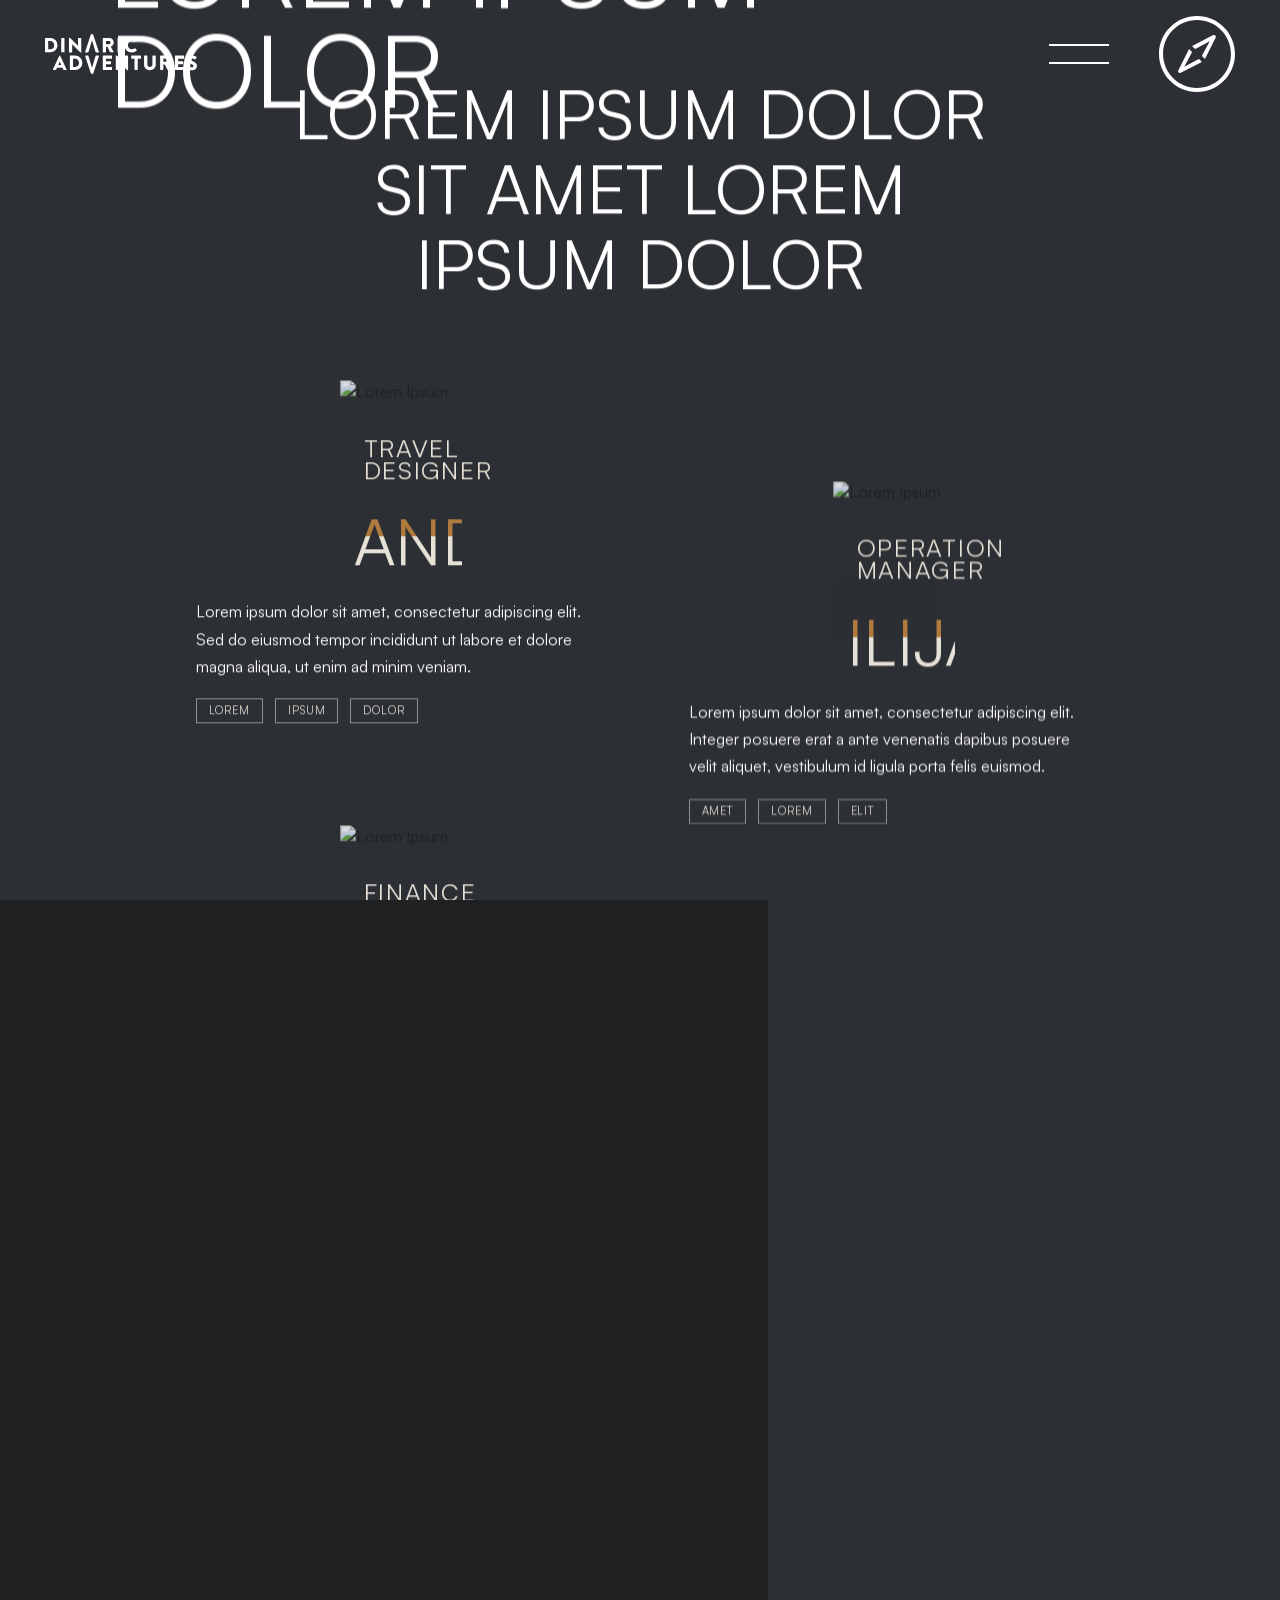
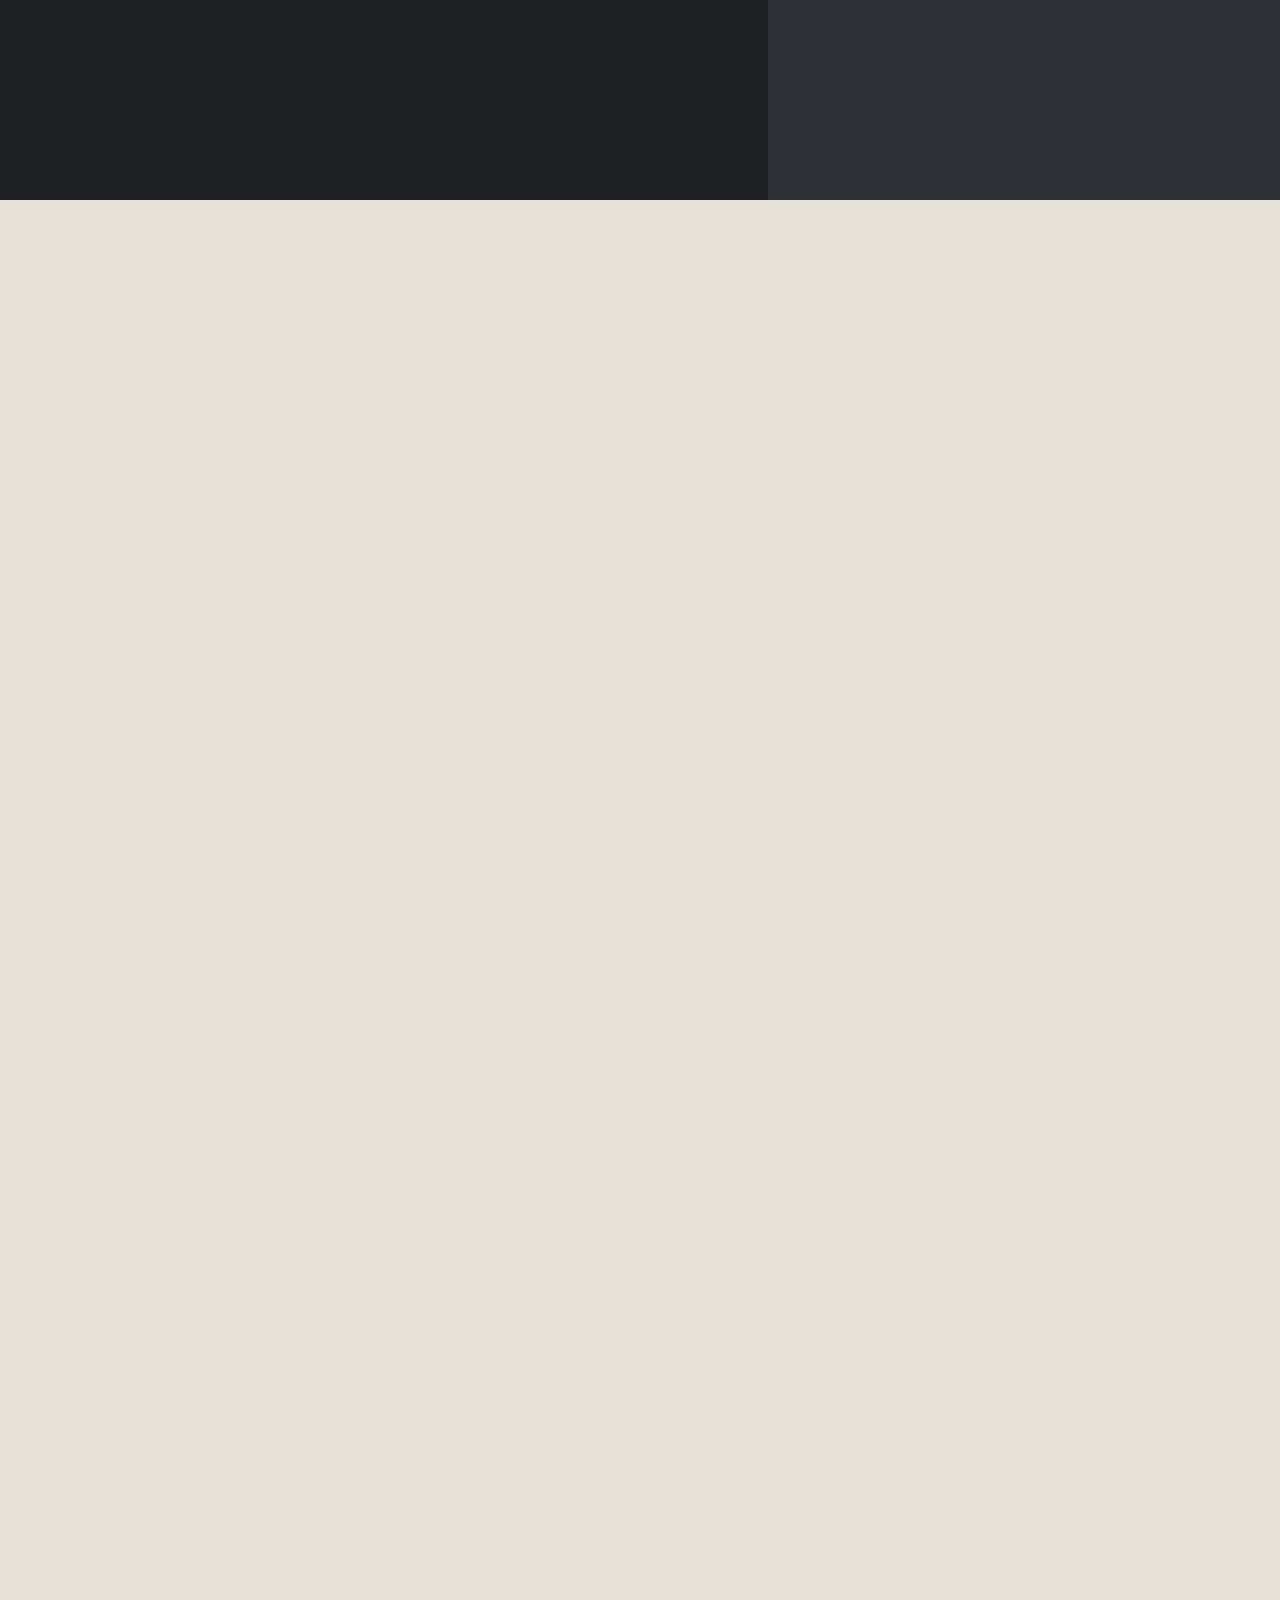
==== commit 215b44ac: "replace social text links with instagram and linkedin icons" ====
--- a/about-us.html
+++ b/about-us.html
@@ -271,15 +271,15 @@
               Lorem Ipsum</a>
                   </div>
         <div class="menu-socials">
-                      <a class="link" data-social-text href="#placeholder" target="_blank">
-              lorem            </a>
-                                <a class="link" data-social-text href="#placeholder" target="_blank">
-              ipsum            </a>
-                                <a class="link" data-social-text href="#placeholder" target="_blank">
-              dolor            </a>
-                                <a class="link" data-social-text href="#placeholder" target="_blank">
-              amet            </a>
-                            </div>
+          <a class="link" data-social-text href="#placeholder" target="_blank" aria-label="Instagram">
+            <span class="social-icon social-icon-instagram" aria-hidden="true"></span>
+            <span class="screen-reader-text">Instagram</span>
+          </a>
+          <a class="link" data-social-text href="#placeholder" target="_blank" aria-label="LinkedIn">
+            <span class="social-icon social-icon-linkedin" aria-hidden="true"></span>
+            <span class="screen-reader-text">LinkedIn</span>
+          </a>
+        </div>
       </div>
     </div>
   </div>
@@ -590,18 +590,14 @@
         <div class="footer-social-wrapper">
           <p class="h5" data-animate-heading>Lorem ipsum dolor</p>
           <div class="socials">
-                          <a class="link" data-social-text href="#placeholder" target="_blank">
-                lorem                <!-- social icon placeholder -->
-              </a>
-                                      <a class="link" data-social-text href="#placeholder" target="_blank">
-                ipsum                <!-- social icon placeholder -->
-              </a>
-                                      <a class="link" data-social-text href="#placeholder" target="_blank">
-                dolor                <!-- social icon placeholder -->
-              </a>
-                                      <a class="link" data-social-text href="#placeholder" target="_blank">
-                amet                <!-- social icon placeholder -->
-              </a>
+            <a class="link" data-social-text href="#placeholder" target="_blank" aria-label="Instagram">
+              <span class="social-icon social-icon-instagram" aria-hidden="true"></span>
+              <span class="screen-reader-text">Instagram</span>
+            </a>
+            <a class="link" data-social-text href="#placeholder" target="_blank" aria-label="LinkedIn">
+              <span class="social-icon social-icon-linkedin" aria-hidden="true"></span>
+              <span class="screen-reader-text">LinkedIn</span>
+            </a>
           </div>
                 </div>
       </div>
--- a/assets/css/brand-theme.css
+++ b/assets/css/brand-theme.css
@@ -18,6 +18,61 @@
   --brand-scrollbar-thumb: var(--brand-accent-alt);
   --brand-scrollbar-thumb-hover: var(--brand-accent);
   --brand-scrollbar-track: transparent;
+}
+
+/* Global footer cleanup: remove top/bottom separator lines around footer sections. */
+footer .footer_wrapper .footer-banner-wrapper .marquee-container {
+  border-bottom: none;
+}
+
+footer .footer_wrapper .footer-bottom-wrapper {
+  border-top: none;
+}
+
+/* Social icon rendering for menu/footer links while preserving existing link hover/color behavior. */
+.menu-socials a.link[data-social-text],
+footer .socials a.link[data-social-text] {
+  display: inline-flex;
+  align-items: center;
+  justify-content: center;
+  width: 24px;
+  height: 24px;
+}
+
+.menu-socials .social-icon,
+footer .socials .social-icon {
+  display: block;
+  width: 24px;
+  height: 24px;
+  flex: 0 0 24px;
+  color: inherit;
+  background-color: currentColor;
+  mask-repeat: no-repeat;
+  -webkit-mask-repeat: no-repeat;
+  mask-position: center;
+  -webkit-mask-position: center;
+  mask-size: contain;
+  -webkit-mask-size: contain;
+}
+
+.menu-socials .social-icon-instagram,
+footer .socials .social-icon-instagram {
+  mask-image: url("../images/instagram.svg");
+  -webkit-mask-image: url("../images/instagram.svg");
+}
+
+.menu-socials .social-icon-linkedin,
+footer .socials .social-icon-linkedin {
+  mask-image: url("../images/linkedin.svg");
+  -webkit-mask-image: url("../images/linkedin.svg");
+}
+
+/* Icon-only social links: disable text underline animation pseudo-elements. */
+.menu-socials a.link[data-social-text]::before,
+.menu-socials a.link[data-social-text]::after,
+footer .socials a.link[data-social-text]::before,
+footer .socials a.link[data-social-text]::after {
+  content: none;
 }
 
 /* Rebrand typography baseline (without global !important overrides). */
@@ -353,3 +408,59 @@
 .adventure-first-page.page-template-tmpl_accommodation #resort-list .grid-resorts-list {
   padding-top: 0;
 }
+
+/* extreme-canyoning: raise and scale left floating image to reduce dead space in highlights */
+body.single-resort.custom-multi-day-template-default #multiday-highlights .image-wrapper-left .image_left_floating {
+  width: 66%;
+  top: -120%;
+  right: clamp(6px, 1.2vw, 24px);
+  z-index: 2;
+}
+
+@media (min-width: 1281px) and (max-width: 1600px) {
+  body.single-resort.custom-multi-day-template-default #multiday-highlights .image-wrapper-left .image_left_floating {
+    top: -108%;
+  }
+}
+
+@media (max-width: 1280px) {
+  body.single-resort.custom-multi-day-template-default #multiday-highlights .image-wrapper-left .image_left_floating {
+    width: 58%;
+    top: -82%;
+  }
+}
+
+@media (max-width: 768px) {
+  body.single-resort.custom-multi-day-template-default #multiday-highlights .image-wrapper-left .image_left_floating {
+    width: 50%;
+    top: -42%;
+  }
+}
+
+/* extreme-canyoning: remove itinerary map column and let content occupy full row */
+body.single-resort.custom-multi-day-template-default #multiday-itinerary .itinerary-content {
+  width: 100%;
+  padding-right: var(--_padding);
+}
+
+@media (max-width: 1280px) {
+  body.single-resort.custom-multi-day-template-default #multiday-itinerary .itinerary-content {
+    padding-right: var(--_padding);
+  }
+}
+
+/* global: normalize instagram cards across all instagram-swiper usages */
+.instagram-swiper .swiper-slide {
+  aspect-ratio: 4 / 5 !important;
+  height: auto !important;
+}
+
+.instagram-swiper .swiper-slide a,
+.instagram-swiper .swiper-slide a img {
+  width: 100%;
+  height: 100%;
+}
+
+.instagram-swiper .swiper-slide a img {
+  object-fit: cover;
+}
--- a/assets/css/mode-selector.css
+++ b/assets/css/mode-selector.css
@@ -34,6 +34,12 @@
   visibility: visible;
   pointer-events: auto;
   transition: opacity 0.35s ease, visibility 0.35s ease;
+}
+
+body.mode-selector-skip-autostart #mode-selector-overlay {
+  opacity: 0;
+  visibility: hidden;
+  pointer-events: none;
 }
 
 body.mode-selector-open .site-header {
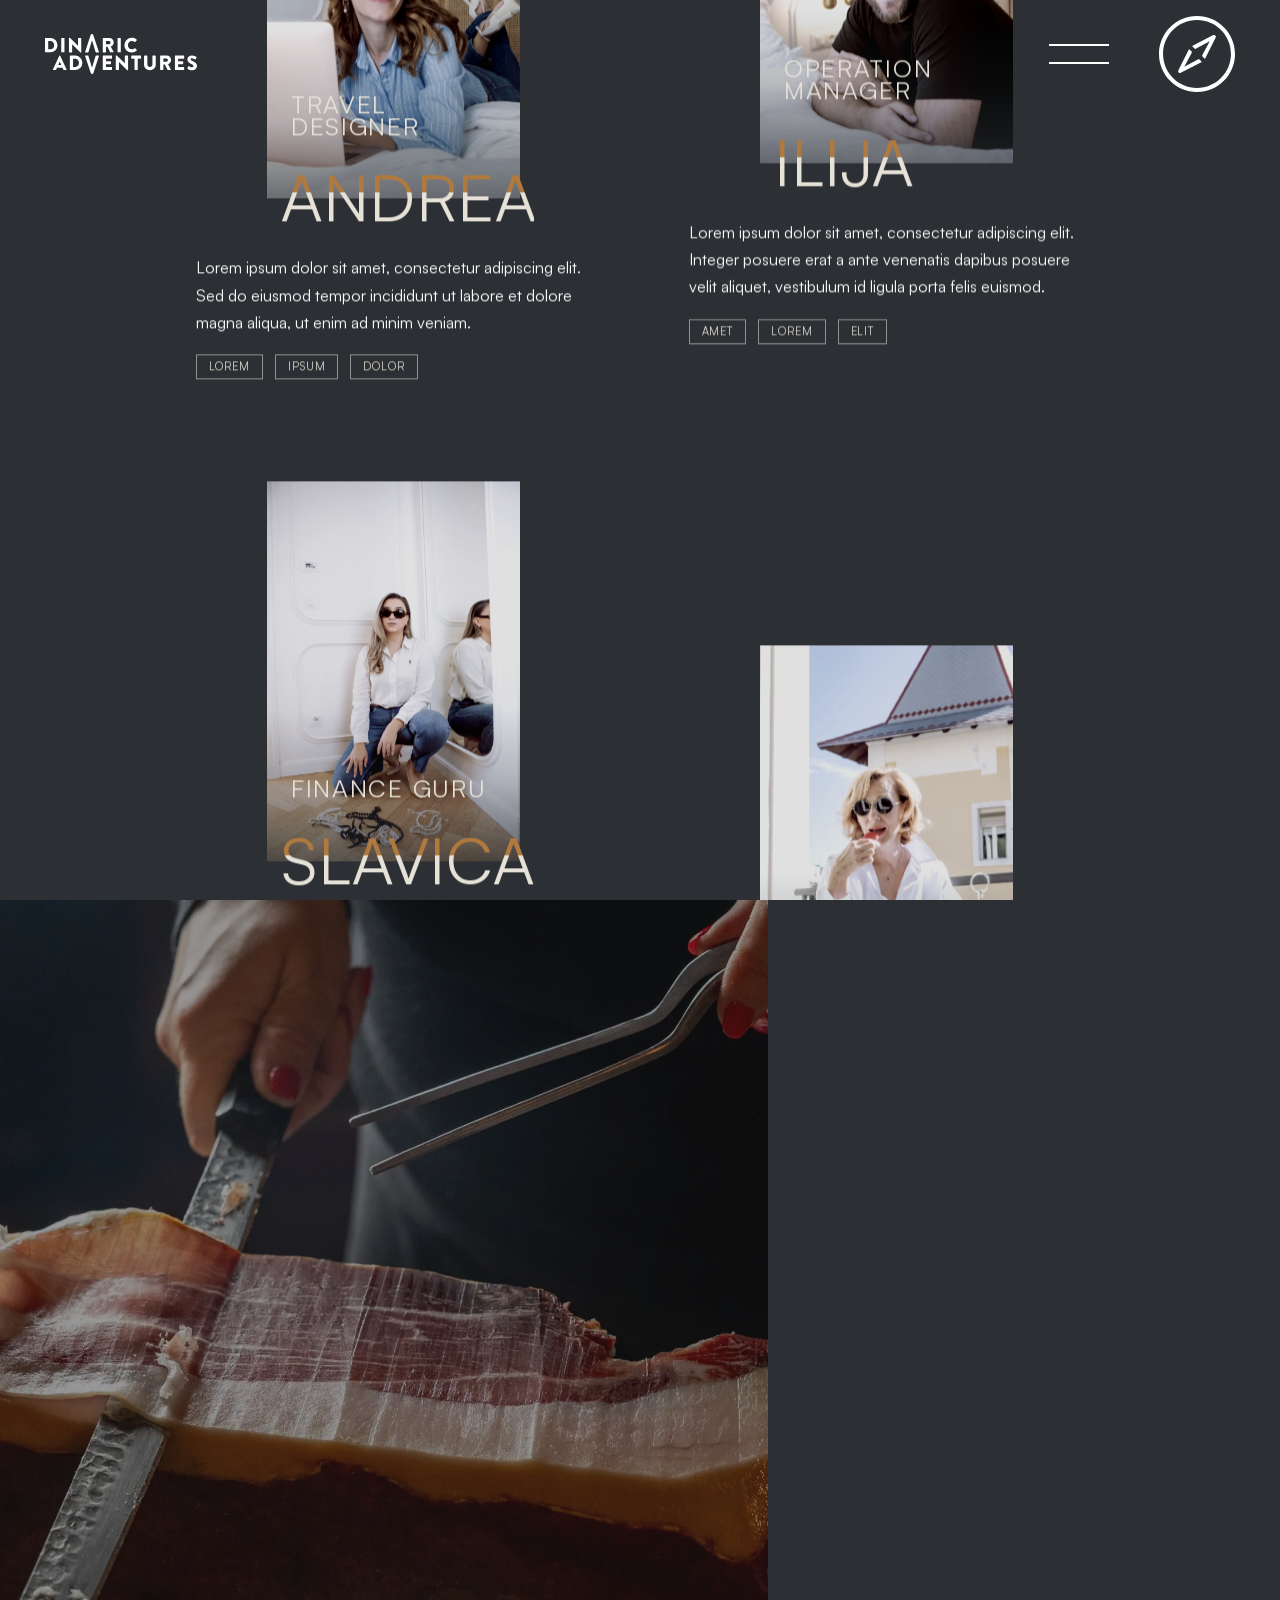
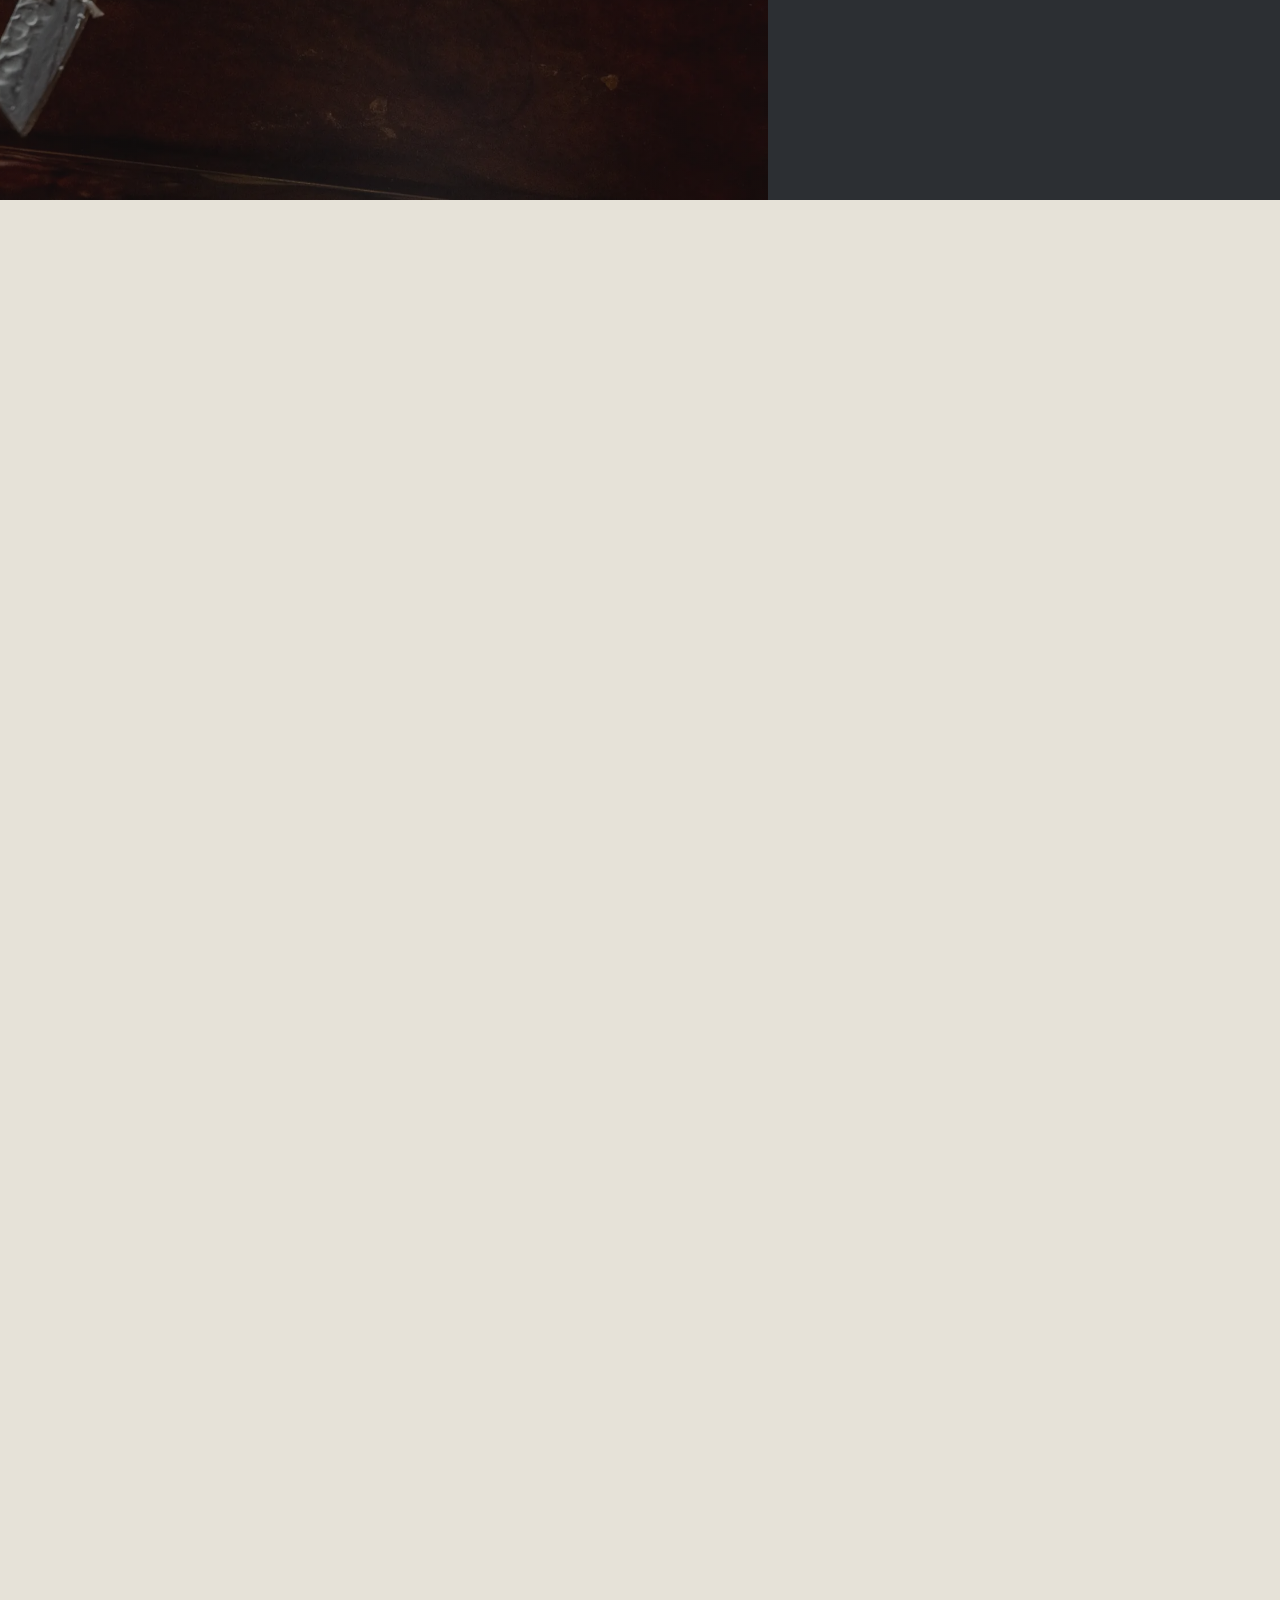
==== commit f87239a2: "wire page image references to webp assets" ====
--- a/about-us.html
+++ b/about-us.html
@@ -175,7 +175,7 @@
                 </g>
               </svg>
             </h2>
-            <img width="1012" height="675" src="assets/images/dinaric-pool/img-133.jpg" class="attachment-large size-large" alt="Lorem Ipsum" decoding="async" srcset="assets/images/dinaric-pool/img-133.jpg 1012w, assets/images/dinaric-pool/img-131.jpg 500w, assets/images/dinaric-pool/img-132.jpg 768w" sizes="(max-width: 1012px) 100vw, 1012px" />
+            <img width="1012" height="675" src="assets/images/dinaric-pool/img-133.webp" class="attachment-large size-large" alt="Lorem Ipsum" decoding="async" srcset="assets/images/dinaric-pool/img-133.webp 1012w, assets/images/dinaric-pool/img-131.webp 500w, assets/images/dinaric-pool/img-132.webp 768w" sizes="(max-width: 1012px) 100vw, 1012px" />
           </a>
         </div>
         <div class="service">
@@ -190,7 +190,7 @@
                 </g>
               </svg>
             </h2>
-            <img width="1012" height="675" src="assets/images/dinaric-pool/img-018.jpg" class="attachment-large size-large" alt="Lorem Ipsum" decoding="async" srcset="assets/images/dinaric-pool/img-018.jpg 1012w, assets/images/dinaric-pool/img-016.jpg 500w, assets/images/dinaric-pool/img-017.jpg 768w" sizes="(max-width: 1012px) 100vw, 1012px" />
+            <img width="1012" height="675" src="assets/images/dinaric-pool/img-018.webp" class="attachment-large size-large" alt="Lorem Ipsum" decoding="async" srcset="assets/images/dinaric-pool/img-018.webp 1012w, assets/images/dinaric-pool/img-016.webp 500w, assets/images/dinaric-pool/img-017.webp 768w" sizes="(max-width: 1012px) 100vw, 1012px" />
           </a>
         </div>
       </div>
@@ -241,16 +241,16 @@
   </div>
   <div class="headermenu">
     <div id="menu-image-container">
-      <div class="default-bg" style="background-image: url('assets/images/dinaric-pool/img-015.jpg');"></div>
+      <div class="default-bg" style="background-image: url('assets/images/dinaric-pool/img-015.webp');"></div>
     </div>
 
     <div class="menu-left">
-      <div class="menu-navigation-main-menu-container"><ul id="menu-navigation-main-menu" class="menu"><li id="menu-item-1974" class="menu-item menu-item-type-post_type menu-item-object-page menu-item-1974"><a href="#placeholder">Lorem Ipsum &#038; Dolor Sit<div class="item_image" data-image="assets/images/dinaric-pool/img-129.jpg"></div></a></li>
-<li id="menu-item-1929" class="menu-item menu-item-type-post_type menu-item-object-page menu-item-1929"><a href="#placeholder">Amet Consectetur &#038; Adipiscing Elit<div class="item_image" data-image="assets/images/dinaric-pool/img-071.jpg"></div></a></li>
-<li id="menu-item-2470" class="menu-item menu-item-type-post_type menu-item-object-page menu-item-2470"><a href="#placeholder">Sed Do &#038; Eiusmod Tempor<div class="item_image" data-image="assets/images/dinaric-pool/img-147.jpg"></div></a></li>
-<li id="menu-item-2411" class="menu-item menu-item-type-post_type menu-item-object-page menu-item-2411"><a href="#placeholder">Incididunt &#038; Ut Labore<div class="item_image" data-image="assets/images/dinaric-pool/img-019.jpg"></div></a></li>
-<li id="menu-item-11080" class="menu-item menu-item-type-post_type menu-item-object-page menu-item-11080"><a href="#placeholder">Dolore Magna Aliqua<div class="item_image" data-image="assets/images/dinaric-pool/img-130.jpg"></div></a></li>
-<li id="menu-item-2003" class="menu-item menu-item-type-post_type menu-item-object-page menu-item-2003"><a href="#placeholder">Ut Enim Ad Minim<div class="item_image" data-image="assets/images/dinaric-pool/img-003.jpg"></div></a></li>
+      <div class="menu-navigation-main-menu-container"><ul id="menu-navigation-main-menu" class="menu"><li id="menu-item-1974" class="menu-item menu-item-type-post_type menu-item-object-page menu-item-1974"><a href="#placeholder">Lorem Ipsum &#038; Dolor Sit<div class="item_image" data-image="assets/images/dinaric-pool/img-129.webp"></div></a></li>
+<li id="menu-item-1929" class="menu-item menu-item-type-post_type menu-item-object-page menu-item-1929"><a href="#placeholder">Amet Consectetur &#038; Adipiscing Elit<div class="item_image" data-image="assets/images/dinaric-pool/img-071.webp"></div></a></li>
+<li id="menu-item-2470" class="menu-item menu-item-type-post_type menu-item-object-page menu-item-2470"><a href="#placeholder">Sed Do &#038; Eiusmod Tempor<div class="item_image" data-image="assets/images/dinaric-pool/img-147.webp"></div></a></li>
+<li id="menu-item-2411" class="menu-item menu-item-type-post_type menu-item-object-page menu-item-2411"><a href="#placeholder">Incididunt &#038; Ut Labore<div class="item_image" data-image="assets/images/dinaric-pool/img-019.webp"></div></a></li>
+<li id="menu-item-11080" class="menu-item menu-item-type-post_type menu-item-object-page menu-item-11080"><a href="#placeholder">Dolore Magna Aliqua<div class="item_image" data-image="assets/images/dinaric-pool/img-130.webp"></div></a></li>
+<li id="menu-item-2003" class="menu-item menu-item-type-post_type menu-item-object-page menu-item-2003"><a href="#placeholder">Ut Enim Ad Minim<div class="item_image" data-image="assets/images/dinaric-pool/img-003.webp"></div></a></li>
 </ul></div>    </div>
     <div class="menu-right">
       <div class="menu-navigation-main-menu-container"><ul id="menu-navigation-main-menu-1" class="menu"><li class="menu-item menu-item-type-post_type menu-item-object-page menu-item-1974"><a href="#placeholder">Lorem Ipsum &#038; Dolor Sit</a></li>
@@ -297,9 +297,9 @@
             <div class="whoweare_about">
             <h2 class="h1" data-speed="clamp(0.6)">LOREM IPSUM<br>DOLOR</h2>
             <div class="whoweare_featured_div">
-                <div class="image_top" style="background-image:url('assets/images/about/row-1-column-1.jpg')">
-                </div>
-                <div class="image_bottom" style="background-image:url('assets/images/about/row-2-column-1.jpg')">
+                <div class="image_top" style="background-image:url('assets/images/about/row-1-column-1.webp')">
+                </div>
+                <div class="image_bottom" style="background-image:url('assets/images/about/row-2-column-1.webp')">
                 </div>
             </div>
 
@@ -308,7 +308,7 @@
                 <div class="team_overview">
                     <div class="team_left" data-speed="clamp(1)">
                         <div class="team-media">
-                            <img width="683" height="1024" src="assets/images/about/andrea.jpg" class="attachment-large size-large" alt="Lorem Ipsum" decoding="async" srcset="assets/images/about/andrea.jpg 683w, assets/images/about/andrea.jpg 333w, assets/images/about/andrea.jpg 768w, assets/images/about/andrea.jpg 1024w, assets/images/about/andrea.jpg 1280w" sizes="(max-width: 683px) 100vw, 683px" />
+                            <img width="683" height="1024" src="assets/images/about/andrea.webp" class="attachment-large size-large" alt="Lorem Ipsum" decoding="async" srcset="assets/images/about/andrea.webp 683w, assets/images/about/andrea.webp 333w, assets/images/about/andrea.webp 768w, assets/images/about/andrea.webp 1024w, assets/images/about/andrea.webp 1280w" sizes="(max-width: 683px) 100vw, 683px" />
                             <div class="team-caption">
                                 <p class="team-role">Travel Designer</p>
                                 <h3>Andrea</h3>
@@ -325,7 +325,7 @@
                     </div>
                     <div class="team_right" data-speed="clamp(1.3)">
                         <div class="team-media">
-                            <img width="683" height="1024" src="assets/images/about/ilija.jpg" class="attachment-large size-large" alt="Lorem Ipsum" decoding="async" srcset="assets/images/about/ilija.jpg 683w, assets/images/about/ilija.jpg 333w, assets/images/about/ilija.jpg 768w, assets/images/about/ilija.jpg 1024w, assets/images/about/ilija.jpg 1280w" sizes="(max-width: 683px) 100vw, 683px" />
+                            <img width="683" height="1024" src="assets/images/about/ilija.webp" class="attachment-large size-large" alt="Lorem Ipsum" decoding="async" srcset="assets/images/about/ilija.webp 683w, assets/images/about/ilija.webp 333w, assets/images/about/ilija.webp 768w, assets/images/about/ilija.webp 1024w, assets/images/about/ilija.webp 1280w" sizes="(max-width: 683px) 100vw, 683px" />
                             <div class="team-caption">
                                 <p class="team-role">Operation Manager</p>
                                 <h3>Ilija</h3>
@@ -344,7 +344,7 @@
                 <div class="team_overview">
                     <div class="team_left" data-speed="clamp(1)">
                         <div class="team-media">
-                            <img width="683" height="1024" src="assets/images/about/slavica.jpg" class="attachment-large size-large" alt="Lorem Ipsum" decoding="async" srcset="assets/images/about/slavica.jpg 683w, assets/images/about/slavica.jpg 333w, assets/images/about/slavica.jpg 768w, assets/images/about/slavica.jpg 1024w, assets/images/about/slavica.jpg 1280w" sizes="(max-width: 683px) 100vw, 683px" />
+                            <img width="683" height="1024" src="assets/images/about/slavica.webp" class="attachment-large size-large" alt="Lorem Ipsum" decoding="async" srcset="assets/images/about/slavica.webp 683w, assets/images/about/slavica.webp 333w, assets/images/about/slavica.webp 768w, assets/images/about/slavica.webp 1024w, assets/images/about/slavica.webp 1280w" sizes="(max-width: 683px) 100vw, 683px" />
                             <div class="team-caption">
                                 <p class="team-role">Finance Guru</p>
                                 <h3>Slavica</h3>
@@ -361,7 +361,7 @@
                     </div>
                     <div class="team_right" data-speed="clamp(1.3)">
                         <div class="team-media">
-                            <img width="683" height="1024" src="assets/images/about/snjezana.jpg" class="attachment-large size-large" alt="Lorem Ipsum" decoding="async" srcset="assets/images/about/snjezana.jpg 683w, assets/images/about/snjezana.jpg 333w, assets/images/about/snjezana.jpg 768w, assets/images/about/snjezana.jpg 1024w, assets/images/about/snjezana.jpg 1280w" sizes="(max-width: 683px) 100vw, 683px" />
+                            <img width="683" height="1024" src="assets/images/about/snjezana.webp" class="attachment-large size-large" alt="Lorem Ipsum" decoding="async" srcset="assets/images/about/snjezana.webp 683w, assets/images/about/snjezana.webp 333w, assets/images/about/snjezana.webp 768w, assets/images/about/snjezana.webp 1024w, assets/images/about/snjezana.webp 1280w" sizes="(max-width: 683px) 100vw, 683px" />
                             <div class="team-caption">
                                 <p class="team-role">Operation Manager</p>
                                 <h3>Snježana</h3>
@@ -380,7 +380,7 @@
                 <div class="team_overview">
                     <div class="team_left" data-speed="clamp(1)">
                         <div class="team-media">
-                            <img width="683" height="1024" src="assets/images/about/vana.jpg" class="attachment-large size-large" alt="Lorem Ipsum" decoding="async" srcset="assets/images/about/vana.jpg 683w, assets/images/about/vana.jpg 333w, assets/images/about/vana.jpg 768w, assets/images/about/vana.jpg 1024w, assets/images/about/vana.jpg 1280w" sizes="(max-width: 683px) 100vw, 683px" />
+                            <img width="683" height="1024" src="assets/images/about/vana.webp" class="attachment-large size-large" alt="Lorem Ipsum" decoding="async" srcset="assets/images/about/vana.webp 683w, assets/images/about/vana.webp 333w, assets/images/about/vana.webp 768w, assets/images/about/vana.webp 1024w, assets/images/about/vana.webp 1280w" sizes="(max-width: 683px) 100vw, 683px" />
                             <div class="team-caption">
                                 <p class="team-role">Travel Designer</p>
                                 <h3>Vana</h3>
@@ -397,7 +397,7 @@
                     </div>
                     <div class="team_right" data-speed="clamp(1.3)">
                         <div class="team-media">
-                            <img width="683" height="1024" src="assets/images/about/zeljana.jpg" class="attachment-large size-large" alt="Lorem Ipsum" decoding="async" srcset="assets/images/about/zeljana.jpg 683w, assets/images/about/zeljana.jpg 333w, assets/images/about/zeljana.jpg 768w, assets/images/about/zeljana.jpg 1024w, assets/images/about/zeljana.jpg 1280w" sizes="(max-width: 683px) 100vw, 683px" />
+                            <img width="683" height="1024" src="assets/images/about/zeljana.webp" class="attachment-large size-large" alt="Lorem Ipsum" decoding="async" srcset="assets/images/about/zeljana.webp 683w, assets/images/about/zeljana.webp 333w, assets/images/about/zeljana.webp 768w, assets/images/about/zeljana.webp 1024w, assets/images/about/zeljana.webp 1280w" sizes="(max-width: 683px) 100vw, 683px" />
                             <div class="team-caption">
                                 <p class="team-role">General Manager</p>
                                 <h3>Željana</h3>
@@ -418,7 +418,7 @@
 
         <div class="whoweare_snami_origin" data-aos="custom" data-aos-anchor-placement="top-center" data-aos-once="true">
             <div class="image">
-                <img width="1024" height="576" src="assets/images/dinaric-pool/img-060.jpg" class="attachment-large size-large" alt="Lorem Ipsum" decoding="async" srcset="assets/images/dinaric-pool/img-060.jpg 1024w, assets/images/dinaric-pool/img-060.jpg 500w, assets/images/dinaric-pool/img-060.jpg 768w, assets/images/dinaric-pool/img-060.jpg 1536w, assets/images/dinaric-pool/img-060.jpg 1920w" sizes="(max-width: 1024px) 100vw, 1024px" />            </div>
+                <img width="1024" height="576" src="assets/images/dinaric-pool/img-060.webp" class="attachment-large size-large" alt="Lorem Ipsum" decoding="async" srcset="assets/images/dinaric-pool/img-060.webp 1024w, assets/images/dinaric-pool/img-060.webp 500w, assets/images/dinaric-pool/img-060.webp 768w, assets/images/dinaric-pool/img-060.webp 1536w, assets/images/dinaric-pool/img-060.webp 1920w" sizes="(max-width: 1024px) 100vw, 1024px" />            </div>
             <div class="info" data-speed="clamp(0.8)">
                 <div class="title">
                     <h3>LOREM IPSUM DOLOR</h3>
@@ -435,9 +435,9 @@
             <div class="cotraveler_info">
                 <div class="left">
                     <h3 class="h4">Lorem ipsum dolor.<br>Lorem ipsum amet.</h3>
-                    <img width="640" height="930" src="assets/images/dinaric-pool/img-133.jpg" class="attachment-large size-large" alt="Lorem Ipsum" decoding="async" srcset="assets/images/dinaric-pool/img-133.jpg 640w, assets/images/dinaric-pool/img-133.jpg 344w" sizes="(max-width: 640px) 100vw, 640px" />                </div>
+                    <img width="640" height="930" src="assets/images/dinaric-pool/img-133.webp" class="attachment-large size-large" alt="Lorem Ipsum" decoding="async" srcset="assets/images/dinaric-pool/img-133.webp 640w, assets/images/dinaric-pool/img-133.webp 344w" sizes="(max-width: 640px) 100vw, 640px" />                </div>
                 <div class="right">
-                    <img width="683" height="1024" src="assets/images/dinaric-pool/img-018.jpg" class="attachment-large size-large" alt="Lorem Ipsum" data-speed="clamp(1.5)" decoding="async" srcset="assets/images/dinaric-pool/img-018.jpg 683w, assets/images/dinaric-pool/img-018.jpg 333w, assets/images/dinaric-pool/img-018.jpg 768w, assets/images/dinaric-pool/img-018.jpg 1024w, assets/images/dinaric-pool/img-018.jpg 1280w" sizes="(max-width: 683px) 100vw, 683px" />                    <div class="text">
+                    <img width="683" height="1024" src="assets/images/dinaric-pool/img-018.webp" class="attachment-large size-large" alt="Lorem Ipsum" data-speed="clamp(1.5)" decoding="async" srcset="assets/images/dinaric-pool/img-018.webp 683w, assets/images/dinaric-pool/img-018.webp 333w, assets/images/dinaric-pool/img-018.webp 768w, assets/images/dinaric-pool/img-018.webp 1024w, assets/images/dinaric-pool/img-018.webp 1280w" sizes="(max-width: 683px) 100vw, 683px" />                    <div class="text">
                         <p data-start="633" data-end="844">Lorem ipsum dolor sit amet, consectetur adipiscing elit. Integer posuere erat a ante venenatis dapibus posuere velit aliquet. Vestibulum id ligula porta felis euismod semper, sed posuere consectetur est at lobortis.</p>
 <p data-start="846" data-end="1042">Aenean lacinia bibendum nulla sed consectetur. Praesent commodo cursus magna, vel scelerisque nisl consectetur et. Donec sed odio dui, id elit non mi porta gravida at eget metus.</p>
                     </div>
@@ -458,19 +458,19 @@
 	          LOREM</br>IPSUM        </h2>
 
         <div class="left">
-                      <img width="1280" height="1920" src="assets/images/dinaric-pool/img-102.jpg" class="attachment-full size-full" alt="Lorem Ipsum" data-aos="zoom-out-right" data-aos-duration="2000" data-aos-delay="500" data-aos-easing="ease-in-out" decoding="async" srcset="assets/images/dinaric-pool/img-102.jpg 1280w, assets/images/dinaric-pool/img-102.jpg 333w, assets/images/dinaric-pool/img-102.jpg 683w, assets/images/dinaric-pool/img-102.jpg 768w, assets/images/dinaric-pool/img-102.jpg 1024w" sizes="(max-width: 1280px) 100vw, 1280px" />                  </div>
+                      <img width="1280" height="1920" src="assets/images/dinaric-pool/img-102.webp" class="attachment-full size-full" alt="Lorem Ipsum" data-aos="zoom-out-right" data-aos-duration="2000" data-aos-delay="500" data-aos-easing="ease-in-out" decoding="async" srcset="assets/images/dinaric-pool/img-102.webp 1280w, assets/images/dinaric-pool/img-102.webp 333w, assets/images/dinaric-pool/img-102.webp 683w, assets/images/dinaric-pool/img-102.webp 768w, assets/images/dinaric-pool/img-102.webp 1024w" sizes="(max-width: 1280px) 100vw, 1280px" />                  </div>
 
         <div class="center">
           <p data-speed="clamp(1.1)">Lorem ipsum dolor sit amet, consectetur adipiscing elit, sed do eiusmod tempor incididunt ut labore.</p>
         </div>
 
         <div class="right">
-                      <img width="1280" height="1920" src="assets/images/dinaric-pool/img-130.jpg" class="attachment-full size-full" alt="Lorem Ipsum" data-speed="clamp(1.6)" decoding="async" srcset="assets/images/dinaric-pool/img-130.jpg 1280w, assets/images/dinaric-pool/img-130.jpg 333w, assets/images/dinaric-pool/img-130.jpg 683w, assets/images/dinaric-pool/img-130.jpg 768w, assets/images/dinaric-pool/img-130.jpg 1024w" sizes="(max-width: 1280px) 100vw, 1280px" />                  </div>
+                      <img width="1280" height="1920" src="assets/images/dinaric-pool/img-130.webp" class="attachment-full size-full" alt="Lorem Ipsum" data-speed="clamp(1.6)" decoding="async" srcset="assets/images/dinaric-pool/img-130.webp 1280w, assets/images/dinaric-pool/img-130.webp 333w, assets/images/dinaric-pool/img-130.webp 683w, assets/images/dinaric-pool/img-130.webp 768w, assets/images/dinaric-pool/img-130.webp 1024w" sizes="(max-width: 1280px) 100vw, 1280px" />                  </div>
       </div>
 
       <div class="client_bottom_wrapper">
         <div class="left">
-                      <img width="1920" height="1280" src="assets/images/dinaric-pool/img-151.jpg" class="attachment-full size-full" alt="Lorem Ipsum" data-speed="clamp(1.3)" decoding="async" srcset="assets/images/dinaric-pool/img-151.jpg 1920w, assets/images/dinaric-pool/img-151.jpg 500w, assets/images/dinaric-pool/img-151.jpg 1024w, assets/images/dinaric-pool/img-151.jpg 768w, assets/images/dinaric-pool/img-151.jpg 1536w" sizes="(max-width: 1920px) 100vw, 1920px" />                  </div>
+                      <img width="1920" height="1280" src="assets/images/dinaric-pool/img-151.webp" class="attachment-full size-full" alt="Lorem Ipsum" data-speed="clamp(1.3)" decoding="async" srcset="assets/images/dinaric-pool/img-151.webp 1920w, assets/images/dinaric-pool/img-151.webp 500w, assets/images/dinaric-pool/img-151.webp 1024w, assets/images/dinaric-pool/img-151.webp 768w, assets/images/dinaric-pool/img-151.webp 1536w" sizes="(max-width: 1920px) 100vw, 1920px" />                  </div>
 
         <div class="center">
           <h3 class="h2" data-speed="clamp(1.1)">
@@ -484,7 +484,7 @@
     </div>
   </section>
 <section id="default_enquire" data-section-scroll>
-         <img width="1920" height="1280" src="assets/images/dinaric-pool/img-046.jpg" class="bg" alt="" decoding="async" srcset="assets/images/dinaric-pool/img-046.jpg 1920w, assets/images/dinaric-pool/img-046.jpg 500w, assets/images/dinaric-pool/img-046.jpg 1024w, assets/images/dinaric-pool/img-046.jpg 768w, assets/images/dinaric-pool/img-046.jpg 1536w" sizes="(max-width: 1920px) 100vw, 1920px" />                  <div class="wrapper content-wrapper">
+         <img width="1920" height="1280" src="assets/images/dinaric-pool/img-046.webp" class="bg" alt="" decoding="async" srcset="assets/images/dinaric-pool/img-046.webp 1920w, assets/images/dinaric-pool/img-046.webp 500w, assets/images/dinaric-pool/img-046.webp 1024w, assets/images/dinaric-pool/img-046.webp 768w, assets/images/dinaric-pool/img-046.webp 1536w" sizes="(max-width: 1920px) 100vw, 1920px" />                  <div class="wrapper content-wrapper">
             <h3 data-animate-heading>LOREM IPSUM DOLOR SIT AMET?</h3>
             <div class="link_url" data-aos="zoom-in" data-aos-duration="1200" data-aos-once="true">
                <a class="btn btn-white" data-aos="custom" data-aos-once="true"
--- a/assets/css/brand-theme.css
+++ b/assets/css/brand-theme.css
@@ -73,6 +73,218 @@
 footer .socials a.link[data-social-text]::before,
 footer .socials a.link[data-social-text]::after {
   content: none;
+}
+
+/* articles: asymmetric travel-journal hero collage (left side simplified, right side retained). */
+#travel-stories-featured .images-container .gallery-left img:nth-of-type(1) {
+  left: -2%;
+  top: 18%;
+  max-width: 54%;
+  max-height: 54%;
+  width: 420px;
+  transform: rotate(-1.5deg);
+}
+
+#travel-stories-featured .images-container .gallery-left img:nth-of-type(2) {
+  left: 58%;
+  top: 8%;
+  max-width: 28%;
+  width: 180px;
+  transform: rotate(2deg);
+}
+
+#travel-stories-featured .images-container .gallery-left img:nth-of-type(3) {
+  left: 10%;
+  top: 68%;
+  max-width: 26%;
+  width: 170px;
+  transform: rotate(-2.5deg);
+}
+
+#travel-stories-featured .images-container .gallery-left img:nth-of-type(4) {
+  left: 34%;
+  top: 42%;
+  max-width: 50%;
+  max-height: 50%;
+  width: 360px;
+  transform: rotate(1deg);
+}
+
+@media (max-width: 768px) {
+  #travel-stories-featured .images-container .gallery-left {
+    width: 50%;
+    height: 60%;
+    margin-inline: auto;
+  }
+}
+
+#featured-stories .category-filters {
+  margin-bottom: 48px;
+}
+
+#featured-stories .category-filters .categories {
+  justify-content: center;
+}
+
+#featured-stories > .subtitle {
+  color: var(--brand-accent);
+  font-size: 25px;
+  line-height: normal;
+  font-weight: 500;
+  display: block;
+  width: fit-content;
+  margin: 0 auto 6px;
+}
+
+#featured-stories > .title {
+  margin: 0 0 60px;
+  text-align: center;
+  font-size: clamp(48px, 5.6vw, 92px);
+  line-height: 0.94;
+}
+
+/* articles: featured-stories slider overrides (replaces static 3-col grid). */
+#featured-stories .stories-grid.swiper {
+  display: block;
+}
+
+#featured-stories .stories-grid .swiper-wrapper {
+  align-items: stretch;
+}
+
+#featured-stories .stories-grid .featured-story {
+  height: 700px;
+  min-height: 0;
+}
+
+#featured-stories .stories-grid.swiper .swiper-slide.featured-story {
+  flex: 0 0 auto;
+  min-width: 0;
+}
+
+#featured-stories .featured-stories-pagination {
+  margin-top: 28px;
+  display: flex;
+  align-items: center;
+  justify-content: space-between;
+  gap: 20px;
+}
+
+#featured-stories .featured-stories-pagination__status {
+  display: flex;
+  align-items: center;
+  gap: 16px;
+}
+
+#featured-stories .featured-stories-pagination__counter {
+  min-width: 64px;
+  font-size: 18px;
+  line-height: 1;
+  font-weight: 600;
+  letter-spacing: 0.04em;
+  color: var(--brand-text-dark);
+}
+
+#featured-stories .featured-stories-pagination__bar {
+  width: min(300px, 42vw);
+  height: 3px;
+  background: color-mix(in srgb, var(--brand-text-dark) 20%, transparent);
+  position: relative;
+  overflow: hidden;
+}
+
+#featured-stories .featured-stories-pagination__fill {
+  height: 100%;
+  width: 0%;
+  background: var(--brand-scrollbar-thumb);
+  transition: width 0.35s ease;
+}
+
+#featured-stories .featured-stories-pagination__nav {
+  display: inline-flex;
+  align-items: center;
+  gap: 10px;
+}
+
+#featured-stories .featured-stories-pagination__btn {
+  width: 52px;
+  height: 52px;
+  border: none;
+  border-radius: 999px;
+  background: var(--brand-scrollbar-thumb);
+  color: #fff;
+  display: inline-flex;
+  align-items: center;
+  justify-content: center;
+  cursor: pointer;
+  transition: transform 0.2s ease, background-color 0.2s ease, opacity 0.2s ease;
+}
+
+#featured-stories .featured-stories-pagination__btn:hover {
+  transform: scale(0.95);
+  background: var(--brand-scrollbar-thumb-hover);
+}
+
+#featured-stories .featured-stories-pagination__btn.swiper-button-disabled {
+  opacity: 0.45;
+  cursor: not-allowed;
+}
+
+#featured-stories .featured-stories-pagination__btn span {
+  font-size: 22px;
+  line-height: 1;
+}
+
+#featured-stories {
+  position: relative;
+  margin-block: 70px 140px;
+}
+
+@media (max-width: 1024px) {
+  #featured-stories .stories-grid .featured-story {
+    height: 620px;
+  }
+}
+
+@media (max-width: 768px) {
+  #featured-stories .stories-grid.swiper .swiper-slide.featured-story {
+    height: auto;
+    aspect-ratio: 5 / 7;
+  }
+
+  #featured-stories .featured-stories-pagination {
+    margin-top: 20px;
+    gap: 12px;
+    flex-direction: column;
+    align-items: center;
+  }
+
+  #featured-stories {
+    margin-block: 60px 90px;
+  }
+
+  #featured-stories .featured-stories-pagination__counter {
+    min-width: 56px;
+    font-size: 15px;
+  }
+
+  #featured-stories .featured-stories-pagination__status {
+    gap: 12px;
+  }
+
+  #featured-stories .featured-stories-pagination__bar {
+    width: min(220px, 52vw);
+  }
+
+  #featured-stories .featured-stories-pagination__btn {
+    width: 44px;
+    height: 44px;
+  }
+}
+
+/* articles: keep signature-editor marquee text on brand palette (replace off-palette gray). */
+#signature-editor .bottom-wrapper p {
+  color: var(--brand-accent);
 }
 
 /* Rebrand typography baseline (without global !important overrides). */
@@ -464,3 +676,33 @@
 .instagram-swiper .swiper-slide a img {
   object-fit: cover;
 }
+/* Match itinerary link CTA typography/spacing to legacy map button style (without marker icon) */
+#itinerary .accordion .accordion__item .accordion__inner .text-wrapper a.view-map-button {
+  all: unset;
+  cursor: pointer;
+}
+
+#itinerary .accordion .accordion__item .accordion__inner .text-wrapper a.view-map-button span.view-map {
+  color: #2c2f33;
+  font-family: "Satoshi", sans-serif;
+  font-weight: 600;
+  text-transform: uppercase;
+  text-decoration: underline;
+  text-underline-offset: 4px;
+  position: relative;
+  display: flex;
+  align-items: center;
+  padding-block: 50px;
+}
+
+@media (max-width: 1024px) {
+  #itinerary .accordion .accordion__item .accordion__inner .text-wrapper a.view-map-button span.view-map {
+    padding-block: 30px;
+  }
+}
+
+@media (max-width: 991px) {
+  #itinerary .accordion .accordion__item .accordion__inner .text-wrapper a.view-map-button span.view-map {
+    padding-block: 20px;
+  }
+}
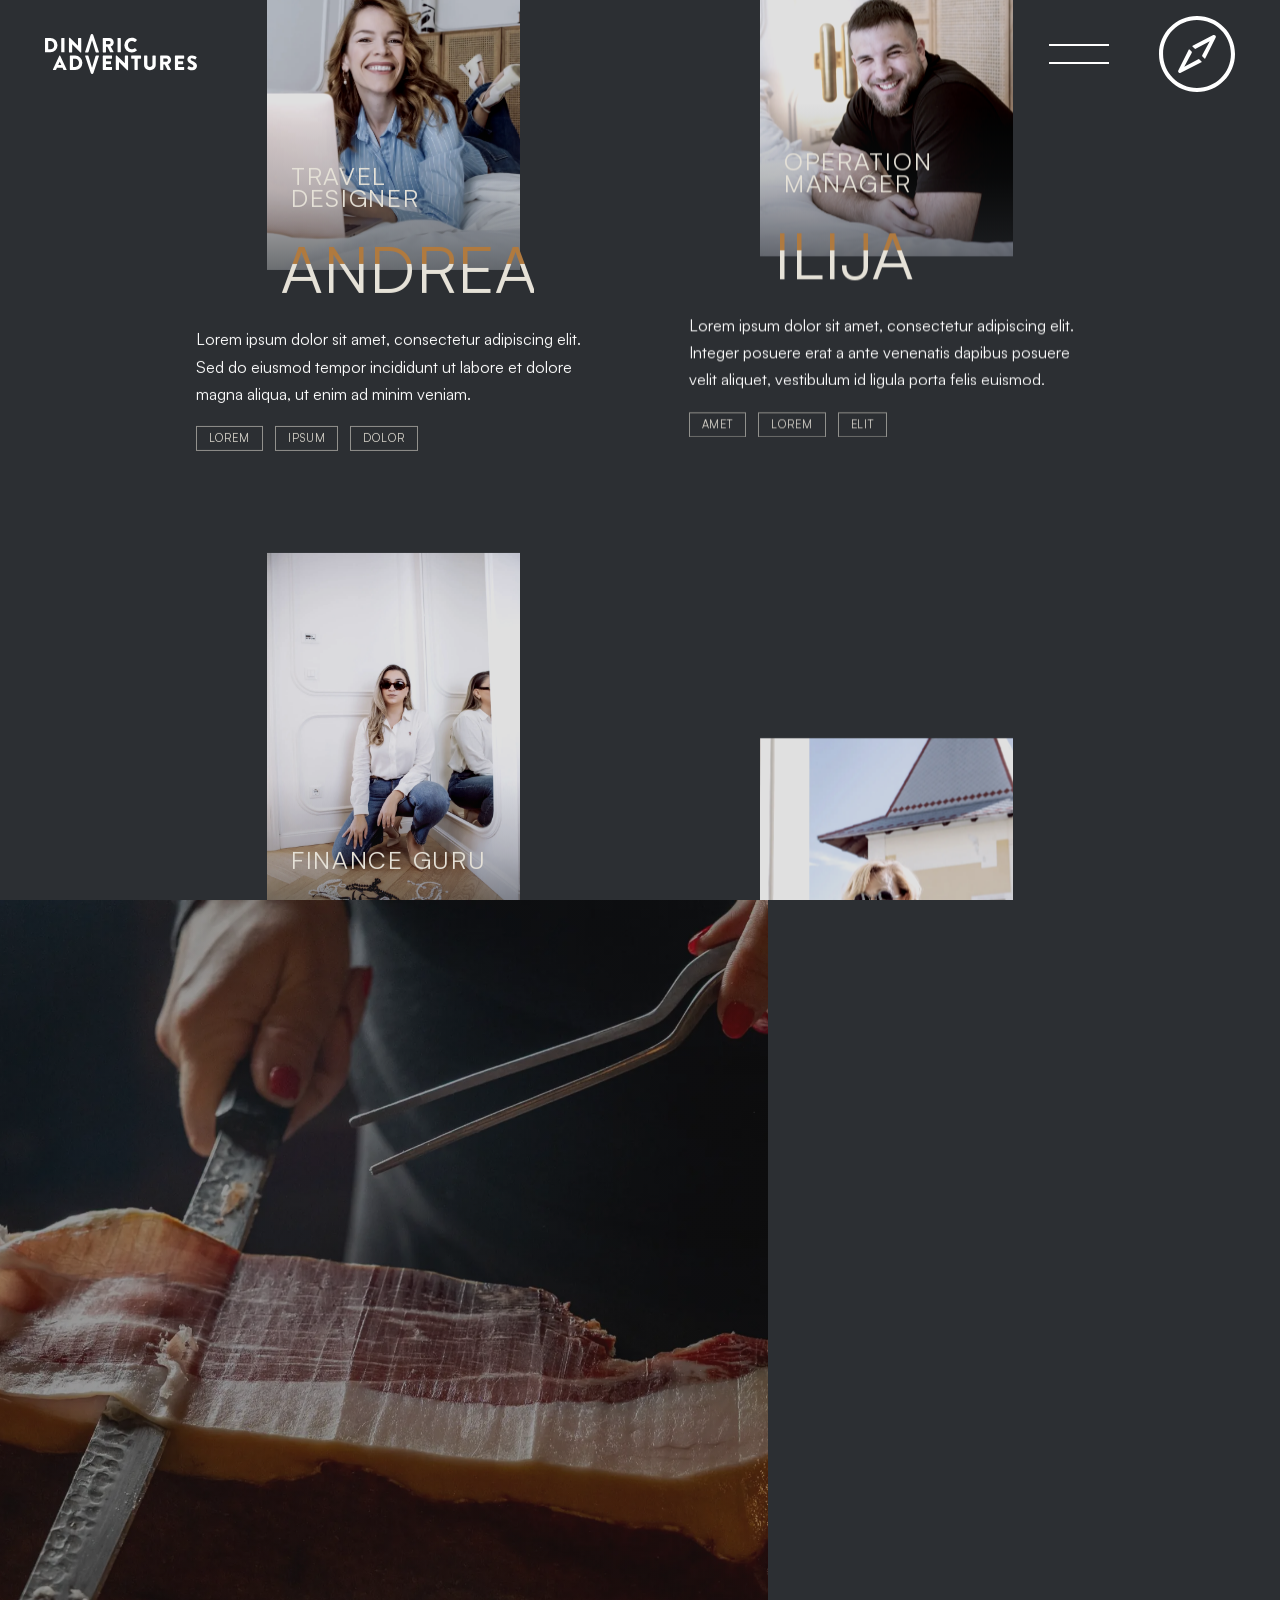
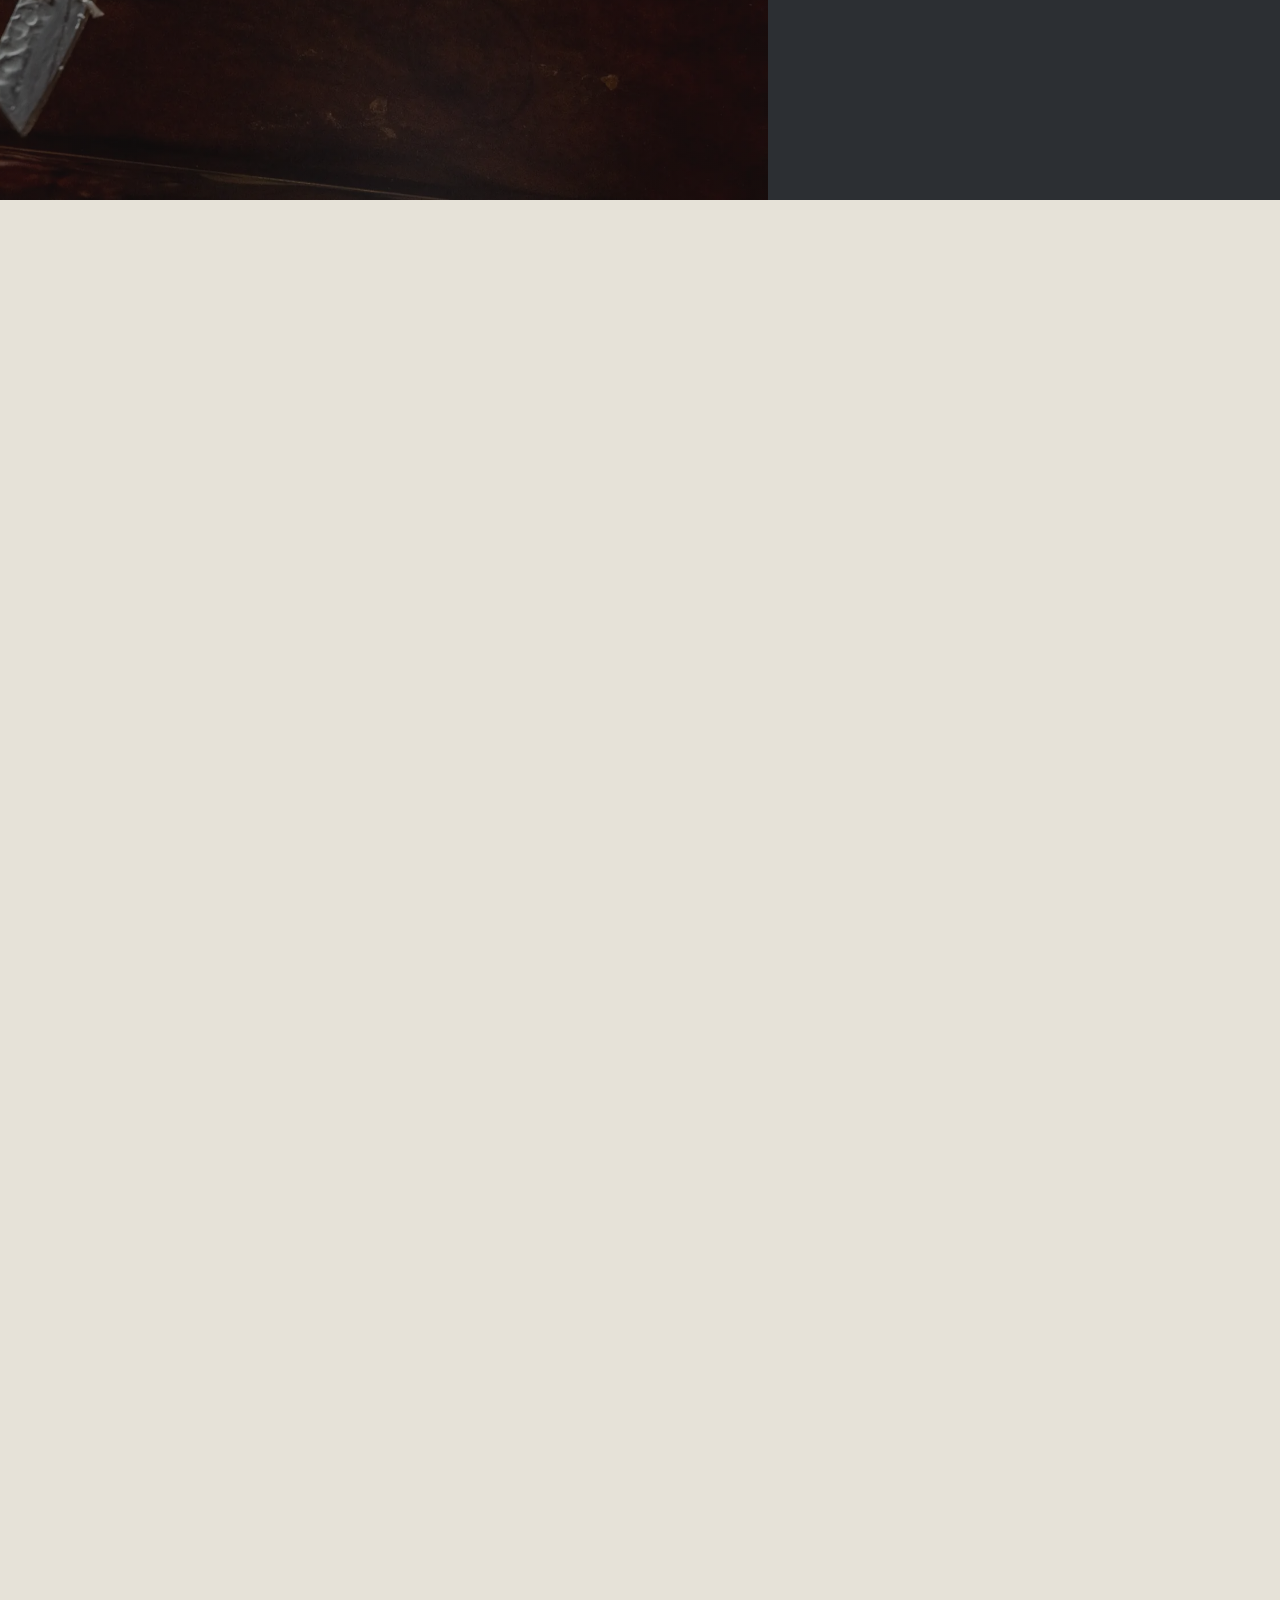
==== commit 2464c6c8: "add agency signature logo to footer bottom" ====
--- a/about-us.html
+++ b/about-us.html
@@ -650,8 +650,9 @@
             rel="noopener">Amet Elit</a>
         </div>
         <div class="footer-bottom-lime">
-          <p>Lorem ipsum dolor sit <a href="#placeholder" target="_blank" rel="noopener"
-              class="lime-link">Lorem</a></p>
+          <a href="#placeholder" target="_blank" rel="noopener" class="agency-signature" aria-label="Agency Signature">
+            <img src="assets/images/flegmatik.svg" alt="Flegmatik">
+          </a>
         </div>
       </div>
     </div>
--- a/assets/css/brand-theme.css
+++ b/assets/css/brand-theme.css
@@ -27,6 +27,36 @@
 
 footer .footer_wrapper .footer-bottom-wrapper {
   border-top: none;
+}
+
+footer .footer_wrapper .footer-bottom-wrapper .footer_bottom .footer-bottom-lime {
+  display: flex;
+  align-items: center;
+}
+
+footer .footer_wrapper .footer-bottom-wrapper .footer_bottom .footer-bottom-lime .agency-signature {
+  display: inline-flex;
+  align-items: center;
+  justify-content: center;
+  opacity: 0.92;
+  transition: opacity 0.25s ease;
+}
+
+footer .footer_wrapper .footer-bottom-wrapper .footer_bottom .footer-bottom-lime .agency-signature:hover {
+  opacity: 1;
+}
+
+footer .footer_wrapper .footer-bottom-wrapper .footer_bottom .footer-bottom-lime .agency-signature img {
+  display: block;
+  height: 18px;
+  width: auto;
+  vertical-align: middle;
+}
+
+@media (max-width: 768px) {
+  footer .footer_wrapper .footer-bottom-wrapper .footer_bottom .footer-bottom-lime .agency-signature img {
+    height: 16px;
+  }
 }
 
 /* Social icon rendering for menu/footer links while preserving existing link hover/color behavior. */
@@ -706,3 +736,393 @@
     padding-block: 20px;
   }
 }
+
+/* extreme-canyoning: apply missing destination FAQ styles without adding single-destination to body */
+body.single-custom-multi-day #faq-content {
+  padding-block: 140px 160px;
+}
+
+body.single-custom-multi-day #faq-content .wrapper {
+  padding: 0 8.5%;
+  place-items: center;
+}
+
+body.single-custom-multi-day #faq-content .wrapper .btn.btn-gold {
+  margin-block-start: 140px;
+  margin-inline: auto;
+}
+
+body.single-custom-multi-day #faq-content .faq-wrapper {
+  width: 100%;
+  padding-top: 100px;
+}
+
+body.single-custom-multi-day #faq-content .faq-wrapper [data-accordion-inner],
+body.single-custom-multi-day #faq-content .faq-wrapper [data-accordion-header] {
+  padding: 0;
+}
+
+body.single-custom-multi-day #faq-content .faq-wrapper .faq-link .text-heading {
+  font-family: "Satoshi", sans-serif;
+  font-size: 35px;
+}
+
+body.single-custom-multi-day #faq-content .faq-wrapper .faq-link .faq-answer-wrapper p {
+  max-width: 55ch;
+  font-size: 22px;
+}
+
+@media (max-width: 1440px) {
+  body.single-custom-multi-day #faq-content .faq-wrapper .faq-link .text-heading {
+    font-size: 28px;
+  }
+
+  body.single-custom-multi-day #faq-content .faq-wrapper .faq-link .faq-answer-wrapper p {
+    font-size: 20px;
+  }
+}
+
+@media (max-width: 1024px) {
+  body.single-custom-multi-day #faq-content .wrapper {
+    padding: 0 5.5%;
+  }
+
+  body.single-custom-multi-day #faq-content .faq-wrapper .faq-link .text-heading {
+    font-size: 24px;
+  }
+
+  body.single-custom-multi-day #faq-content .faq-wrapper .faq-link .faq-answer-wrapper p {
+    font-size: 18px;
+  }
+}
+
+@media (max-width: 768px) {
+  body.single-custom-multi-day #faq-content .faq-wrapper .faq-link .faq-answer-wrapper p {
+    font-size: 16px;
+  }
+}
+
+/* homepage timeless history-only mode: active rules */
+body.home #timeless[data-timeless-history-only="true"] {
+  padding-block: 120px 90px;
+  position: relative;
+  background-color: #2C2F33;
+  gap: 0;
+}
+
+body.home #timeless[data-timeless-history-only="true"] .timeless,
+body.home #timeless[data-timeless-history-only="true"] #lyrical {
+  display: none !important;
+}
+
+/* homepage timeless full-mode mirror kept for fallback; inactive unless data-timeless-full="true" is set */
+body.home #timeless[data-timeless-full="true"] {
+  padding-block: 120px 90px;
+  position: relative;
+  display: flex;
+  flex-direction: column;
+  gap: 240px;
+  background-color: #2C2F33; }
+  @media (max-width: 1440px) {
+    body.home #timeless[data-timeless-full="true"] {
+      gap: 120px; } }
+  @media (max-width: 991px) {
+    body.home #timeless[data-timeless-full="true"] {
+      gap: 130px; } }
+  @media (max-width: 768px) {
+    body.home #timeless[data-timeless-full="true"] {
+      gap: 80px; } }
+  body.home #timeless[data-timeless-full="true"] .timeless {
+    --section-height: 100vh;
+    --section-height: 100svh;
+    position: absolute;
+    inset: 0;
+    width: 100%;
+    height: var(--section-height);
+    width: 100%;
+    z-index: 3; }
+    body.home #timeless[data-timeless-full="true"] .timeless::before {
+      content: '';
+      position: absolute;
+      inset: 0;
+      -o-border-image: linear-gradient(45deg, var(--clr-1), var(--clr-2)) 1 fill;
+         border-image: linear-gradient(45deg, var(--clr-1), var(--clr-2)) 1 fill;
+      z-index: 2; }
+    body.home #timeless[data-timeless-full="true"] .timeless [data-animate-heading] {
+      position: absolute;
+      left: 5%;
+      bottom: 100px;
+      z-index: 2; }
+      body.home #timeless[data-timeless-full="true"] .timeless [data-animate-heading].section-heading {
+        --font-size: var(--fluid-150px);
+        --color: #ffffff;
+        text-align: start;
+        max-width: -moz-min-content;
+        max-width: min-content; }
+        @media (max-width: 450px) {
+          body.home #timeless[data-timeless-full="true"] .timeless [data-animate-heading].section-heading {
+            --font-size: var(--fluid-80px);
+            text-align: center; } }
+  body.home #timeless[data-timeless-full="true"] #lyrical {
+    place-items: center;
+    place-content: center; }
+    body.home #timeless[data-timeless-full="true"] #lyrical.lyrical.wrapper {
+      position: relative;
+      padding: 120px 8.5% 90px 8.5%;
+      display: flex;
+      justify-content: space-between;
+      width: 100%; }
+      @media (max-width: 1280px) {
+        body.home #timeless[data-timeless-full="true"] #lyrical.lyrical.wrapper {
+          padding: 90px 5.5% 90px 5.5%; } }
+      @media (max-width: 991px) {
+        body.home #timeless[data-timeless-full="true"] #lyrical.lyrical.wrapper {
+          display: flex;
+          flex-direction: column; } }
+      body.home #timeless[data-timeless-full="true"] #lyrical.lyrical.wrapper .marquees-holder {
+        position: absolute;
+        display: flex;
+        flex-direction: column;
+        gap: 20px;
+        width: 100%;
+        left: 0;
+        top: 40%;
+        z-index: 1; }
+      body.home #timeless[data-timeless-full="true"] #lyrical.lyrical.wrapper .floating-marquee.last-word {
+        margin-left: 30%; }
+      body.home #timeless[data-timeless-full="true"] #lyrical.lyrical.wrapper .floating-marquee .wrapperRollingText .rollingText {
+        --color: rgba(255, 255, 255, 0.2);
+        --font-size: var(--fluid-350px);
+        mix-blend-mode: difference;
+        font-family: "Satoshi", sans-serif;
+        padding-left: 100vw; }
+        @media (max-width: 991px) {
+          body.home #timeless[data-timeless-full="true"] #lyrical.lyrical.wrapper .floating-marquee .wrapperRollingText .rollingText {
+            text-shadow: 1px 1px 0px rgba(26, 26, 26, 0.1), 0 0 1em rgba(26, 26, 26, 0.1), 0 0 0.2em rgba(26, 26, 26, 0.1); } }
+        @media (max-width: 1440px) {
+          body.home #timeless[data-timeless-full="true"] #lyrical.lyrical.wrapper .floating-marquee .wrapperRollingText .rollingText {
+            --font-size: 220px; } }
+        @media (max-width: 1024px) {
+          body.home #timeless[data-timeless-full="true"] #lyrical.lyrical.wrapper .floating-marquee .wrapperRollingText .rollingText {
+            --font-size: 160px; } }
+        @media (max-width: 1440px) {
+          body.home #timeless[data-timeless-full="true"] #lyrical.lyrical.wrapper .floating-marquee .wrapperRollingText .rollingText {
+            --font-size: 120px; } }
+      body.home #timeless[data-timeless-full="true"] #lyrical.lyrical.wrapper .img-contain {
+        height: 780px;
+        aspect-ratio: 3 / 4;
+        margin-top: auto;
+        position: relative; }
+        @media (max-width: 1366px) {
+          body.home #timeless[data-timeless-full="true"] #lyrical.lyrical.wrapper .img-contain {
+            max-height: 70svh; } }
+        @media (max-width: 1024px) {
+          body.home #timeless[data-timeless-full="true"] #lyrical.lyrical.wrapper .img-contain {
+            height: 500px; } }
+        @media (max-width: 991px) {
+          body.home #timeless[data-timeless-full="true"] #lyrical.lyrical.wrapper .img-contain {
+            opacity: 0.6; } }
+        @media (max-width: 768px) {
+          body.home #timeless[data-timeless-full="true"] #lyrical.lyrical.wrapper .img-contain {
+            height: 420px; } }
+        @media (max-width: 450px) {
+          body.home #timeless[data-timeless-full="true"] #lyrical.lyrical.wrapper .img-contain {
+            margin-bottom: 40px; } }
+      body.home #timeless[data-timeless-full="true"] #lyrical.lyrical.wrapper .content-text {
+        margin-left: auto;
+        margin-bottom: auto;
+        color: #ffffff;
+        text-align: end;
+        max-width: 450px;
+        text-align: end;
+        padding-left: 50px; }
+        @media (max-width: 991px) {
+          body.home #timeless[data-timeless-full="true"] #lyrical.lyrical.wrapper .content-text {
+            padding-left: unset;
+            max-width: 100%;
+            z-index: 1;
+            font-size: 25px;
+            text-align: center;
+            margin-block: auto; } }
+        @media (max-width: 768px) {
+          body.home #timeless[data-timeless-full="true"] #lyrical.lyrical.wrapper .content-text {
+            font-size: 22px; } }
+        @media (max-width: 768px) {
+          body.home #timeless[data-timeless-full="true"] #lyrical.lyrical.wrapper .content-text {
+            font-size: 20px; } }
+  body.home #timeless[data-timeless-history-only="true"] #history {
+    min-height: 100vh;
+    min-height: 100svh; }
+    @media (max-width: 991px) {
+      body.home #timeless[data-timeless-history-only="true"] #history {
+        min-height: 60vh;
+        min-height: 60svh; } }
+    body.home #timeless[data-timeless-history-only="true"] #history.history.wrapper {
+      padding: 0 16.5%;
+      position: relative;
+      width: 100%; }
+      @media (max-width: 1680px) {
+        body.home #timeless[data-timeless-history-only="true"] #history.history.wrapper {
+          padding: 0 12%; } }
+      @media (max-width: 1440px) {
+        body.home #timeless[data-timeless-history-only="true"] #history.history.wrapper {
+          padding: 0 8.5%; } }
+      @media (max-width: 1280px) {
+        body.home #timeless[data-timeless-history-only="true"] #history.history.wrapper {
+          padding: 0 5.5%; } }
+      @media (max-width: 1024px) {
+        body.home #timeless[data-timeless-history-only="true"] #history.history.wrapper {
+          padding: 0 3.5%; } }
+      body.home #timeless[data-timeless-history-only="true"] #history.history.wrapper .top-wrapper {
+        display: flex;
+        padding-block-end: 80px; }
+        body.home #timeless[data-timeless-history-only="true"] #history.history.wrapper .top-wrapper h3 {
+          color: #ffffff;
+          font-size: 100px;
+          text-align: start;
+          text-transform: uppercase;
+          line-height: 1;
+          position: absolute;
+          left: 8%;
+          top: 0%;
+          z-index: 2;
+          margin: 0;
+          margin-right: auto;
+          margin-top: auto;
+          max-width: -moz-min-content;
+          max-width: min-content; }
+          @media (max-width: 1440px) {
+            body.home #timeless[data-timeless-history-only="true"] #history.history.wrapper .top-wrapper h3 {
+              top: 2.5%;
+              font-size: 72px; } }
+          @media (max-width: 1024px) {
+            body.home #timeless[data-timeless-history-only="true"] #history.history.wrapper .top-wrapper h3 {
+              font-size: 50px; } }
+          @media (max-width: 991px) {
+            body.home #timeless[data-timeless-history-only="true"] #history.history.wrapper .top-wrapper h3 {
+              font-size: 40px;
+              left: 3.5%;
+              top: 5.5%; } }
+          body.home #timeless[data-timeless-history-only="true"] #history.history.wrapper .top-wrapper h3[data-swiper-index] {
+            opacity: 0;
+            cursor: none;
+            pointer-events: none;
+            transition: opacity 0.5s cubic-bezier(0.65, 0, 0.35, 1); }
+            body.home #timeless[data-timeless-history-only="true"] #history.history.wrapper .top-wrapper h3[data-swiper-index].active {
+              opacity: 1;
+              cursor: auto;
+              pointer-events: auto;
+              transition: opacity 1.2s cubic-bezier(0.65, 0, 0.35, 1); }
+        body.home #timeless[data-timeless-history-only="true"] #history.history.wrapper .top-wrapper .swiper-pagination {
+          position: static;
+          color: #ffffff;
+          display: flex;
+          justify-content: flex-end;
+          align-items: flex-start; }
+          body.home #timeless[data-timeless-history-only="true"] #history.history.wrapper .top-wrapper .swiper-pagination .pagination-wrapper {
+            width: 200px;
+            display: grid;
+            gap: 10px; }
+            @media (max-width: 1024px) {
+              body.home #timeless[data-timeless-history-only="true"] #history.history.wrapper .top-wrapper .swiper-pagination .pagination-wrapper {
+                width: 100px; } }
+            body.home #timeless[data-timeless-history-only="true"] #history.history.wrapper .top-wrapper .swiper-pagination .pagination-wrapper .spans-wrapper {
+              display: flex;
+              justify-content: flex-start;
+              align-items: center;
+              gap: 10px;
+              font-size: 35px;
+              font-family: "Satoshi", sans-serif; }
+              @media (max-width: 1440px) {
+                body.home #timeless[data-timeless-history-only="true"] #history.history.wrapper .top-wrapper .swiper-pagination .pagination-wrapper .spans-wrapper {
+                  font-size: 30px; } }
+              @media (max-width: 1024px) {
+                body.home #timeless[data-timeless-history-only="true"] #history.history.wrapper .top-wrapper .swiper-pagination .pagination-wrapper .spans-wrapper {
+                  font-size: 25px; } }
+          body.home #timeless[data-timeless-history-only="true"] #history.history.wrapper .top-wrapper .swiper-pagination .progressbar-background {
+            width: 100%;
+            height: 1px;
+            background: #505050;
+            position: static; }
+            body.home #timeless[data-timeless-history-only="true"] #history.history.wrapper .top-wrapper .swiper-pagination .progressbar-background .progressbar-fill {
+              height: 1px;
+              background-color: #ffffff; }
+      body.home #timeless[data-timeless-history-only="true"] #history.history.wrapper .swiper.customSwiper {
+        width: 100%; }
+        body.home #timeless[data-timeless-history-only="true"] #history.history.wrapper .swiper.customSwiper .swiper-slide {
+          transition: all 0.3s ease-in-out;
+          opacity: 0; }
+          body.home #timeless[data-timeless-history-only="true"] #history.history.wrapper .swiper.customSwiper .swiper-slide img {
+            width: 100%;
+            aspect-ratio: 5 / 2;
+            -o-object-fit: cover;
+               object-fit: cover; }
+            @media (max-width: 768px) {
+              body.home #timeless[data-timeless-history-only="true"] #history.history.wrapper .swiper.customSwiper .swiper-slide img {
+                aspect-ratio: 4 / 2; } }
+          body.home #timeless[data-timeless-history-only="true"] #history.history.wrapper .swiper.customSwiper .swiper-slide.swiper-slide-active {
+            opacity: 1;
+            transition: all 0.3s ease-in-out; }
+      body.home #timeless[data-timeless-history-only="true"] #history.history.wrapper .content {
+        padding-top: 115px;
+        display: grid;
+        grid-template-columns: 1fr 1fr; }
+        @media (max-width: 1440px) {
+          body.home #timeless[data-timeless-history-only="true"] #history.history.wrapper .content {
+            padding-top: 100px; } }
+        @media (max-width: 1024px) {
+          body.home #timeless[data-timeless-history-only="true"] #history.history.wrapper .content {
+            grid-template-columns: 2fr 1fr;
+            gap: 20px;
+            padding-top: 80px; } }
+        @media (max-width: 991px) {
+          body.home #timeless[data-timeless-history-only="true"] #history.history.wrapper .content {
+            grid-template-columns: 1fr;
+            gap: 20px;
+            padding-top: 80px; } }
+        body.home #timeless[data-timeless-history-only="true"] #history.history.wrapper .content [data-swiper-index] {
+          display: flex;
+          opacity: 0;
+          align-self: start;
+          cursor: none;
+          pointer-events: none;
+          transition: opacity 0.5s cubic-bezier(0.65, 0, 0.35, 1); }
+          body.home #timeless[data-timeless-history-only="true"] #history.history.wrapper .content [data-swiper-index] * {
+            color: #ffffff;
+            text-underline-offset: 4px;
+            -webkit-text-decoration-color: rgba(255, 255, 255, 0.5);
+                    text-decoration-color: rgba(255, 255, 255, 0.5);
+            margin: 0;
+            margin-top: auto; }
+          body.home #timeless[data-timeless-history-only="true"] #history.history.wrapper .content [data-swiper-index].active {
+            opacity: 1;
+            cursor: auto;
+            pointer-events: auto;
+            transition: opacity 1.2s cubic-bezier(0.65, 0, 0.35, 1); }
+        body.home #timeless[data-timeless-history-only="true"] #history.history.wrapper .content .navigation-buttons {
+          display: flex;
+          justify-content: flex-end;
+          align-items: flex-end; }
+          body.home #timeless[data-timeless-history-only="true"] #history.history.wrapper .content .navigation-buttons .button-prev,
+          body.home #timeless[data-timeless-history-only="true"] #history.history.wrapper .content .navigation-buttons .button-next {
+            position: static;
+            transition: all 0.3s ease-in-out; }
+            body.home #timeless[data-timeless-history-only="true"] #history.history.wrapper .content .navigation-buttons .button-prev svg,
+            body.home #timeless[data-timeless-history-only="true"] #history.history.wrapper .content .navigation-buttons .button-next svg {
+              width: 160px;
+              cursor: pointer; }
+              @media (max-width: 1440px) {
+                body.home #timeless[data-timeless-history-only="true"] #history.history.wrapper .content .navigation-buttons .button-prev svg,
+                body.home #timeless[data-timeless-history-only="true"] #history.history.wrapper .content .navigation-buttons .button-next svg {
+                  width: 120px;
+                  height: 120px; } }
+              @media (max-width: 1280px) {
+                body.home #timeless[data-timeless-history-only="true"] #history.history.wrapper .content .navigation-buttons .button-prev svg,
+                body.home #timeless[data-timeless-history-only="true"] #history.history.wrapper .content .navigation-buttons .button-next svg {
+                  width: 105px;
+                  height: 105px; } }
+              @media (max-width: 991px) {
+                body.home #timeless[data-timeless-history-only="true"] #history.history.wrapper .content .navigation-buttons .button-prev svg,
+                body.home #timeless[data-timeless-history-only="true"] #history.history.wrapper .content .navigation-buttons .button-next svg {
+                  width: 95px;
+                  height: 95px; } }
--- a/assets/css/mode-selector.css
+++ b/assets/css/mode-selector.css
@@ -101,7 +101,12 @@
 @media (min-width: 768px) and (hover: hover) {
   #mode-selector-overlay .mode-selector-services .services_wrapper .service a:hover img {
     clip-path: inset(0% 0% 0% 0%);
-    filter: grayscale(85%) contrast(1.08);
+    filter: grayscale(0%) contrast(1.05);
+  }
+
+  #mode-selector-overlay .mode-selector-services .services_wrapper .service a:focus-visible img {
+    clip-path: inset(0% 0% 0% 0%);
+    filter: grayscale(0%) contrast(1.05);
   }
 
   #mode-selector-overlay .mode-selector-services .services_wrapper .service a:hover h2 {
@@ -181,8 +186,8 @@
   top: 57%;
   left: 50%;
   transform: translate(-50%, -50%);
-  width: clamp(64px, 4.8vw, 82px);
-  height: clamp(64px, 4.8vw, 82px);
+  width: clamp(126px, 9vw, 166px);
+  height: clamp(126px, 9vw, 166px);
   z-index: 10;
   pointer-events: none;
   display: flex;
@@ -211,16 +216,16 @@
 @media (max-width: 1024px) {
   #mode-selector-overlay .mode-selector-compass {
     top: 57%;
-    width: 62px;
-    height: 62px;
+    width: 108px;
+    height: 108px;
   }
 }
 
 @media (max-width: 768px) {
   #mode-selector-overlay .mode-selector-compass {
     top: 56%;
-    width: 54px;
-    height: 54px;
+    width: 92px;
+    height: 92px;
   }
 }
 
